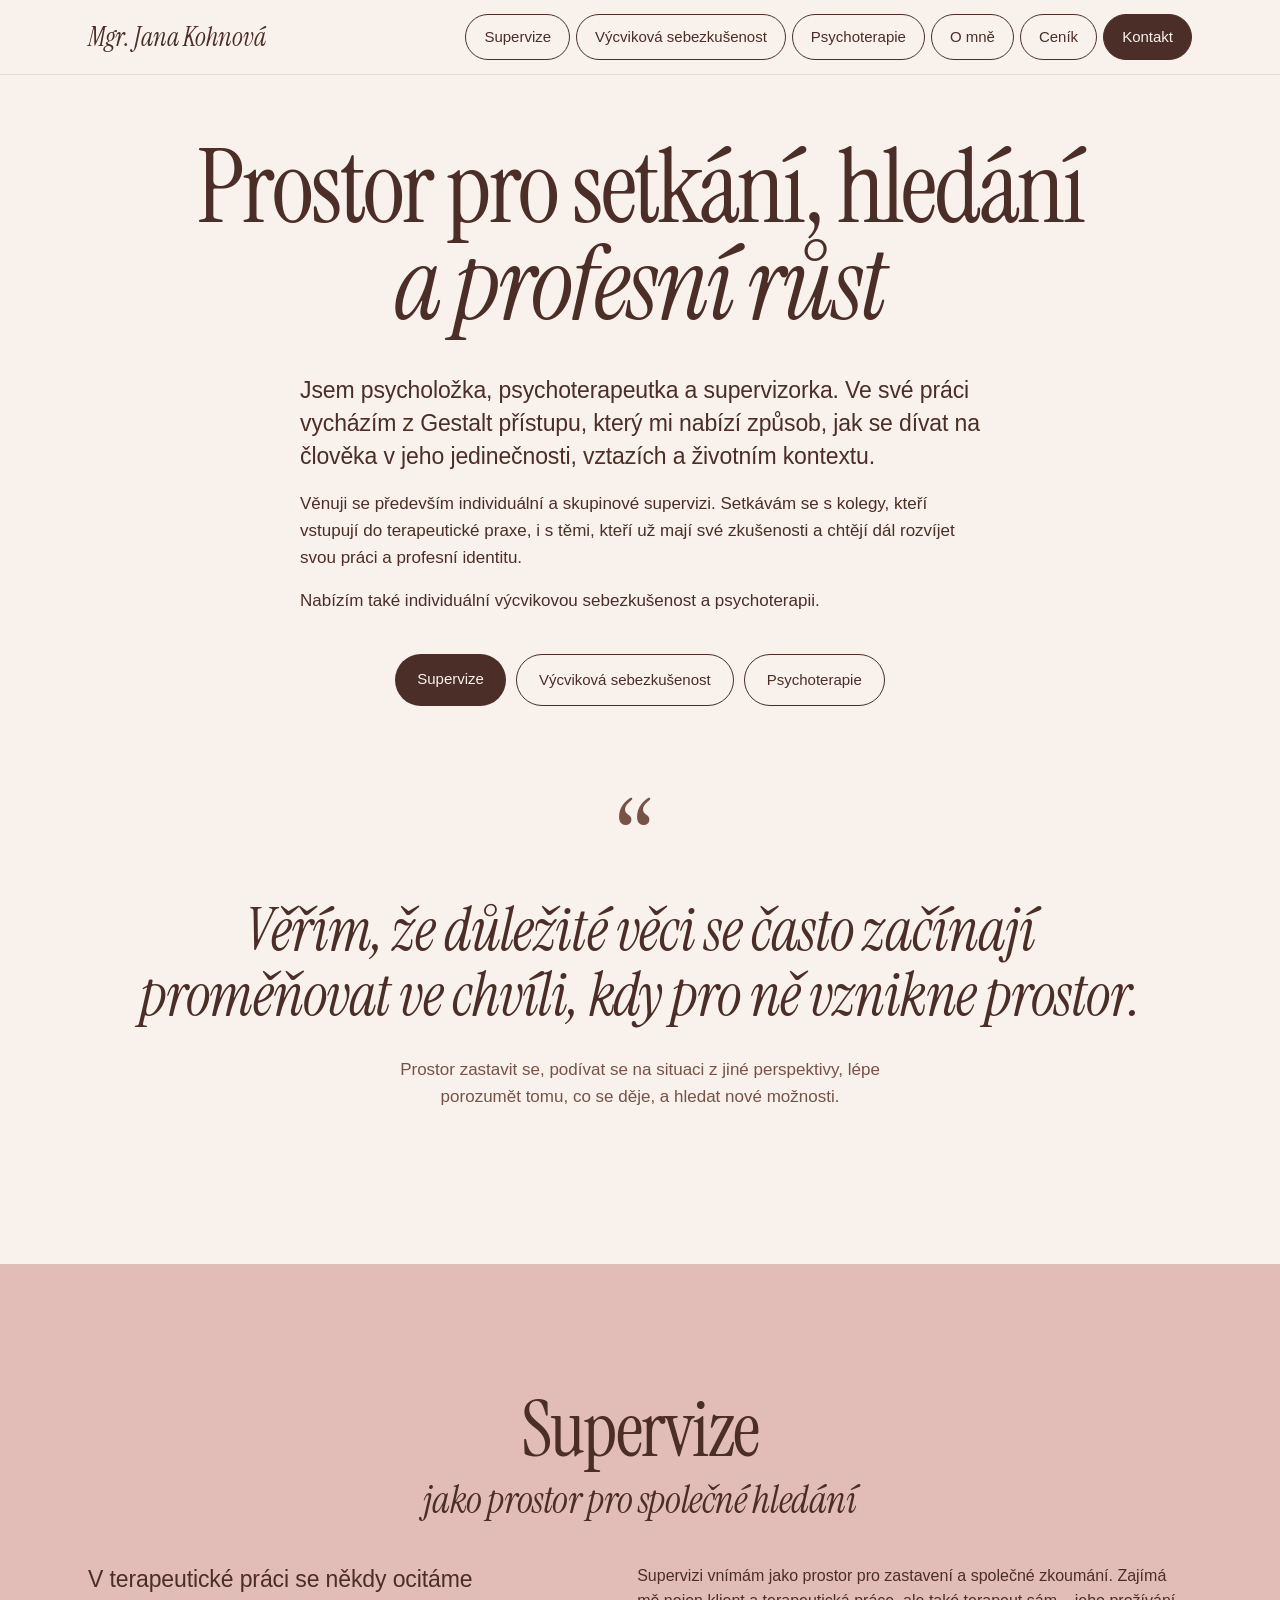
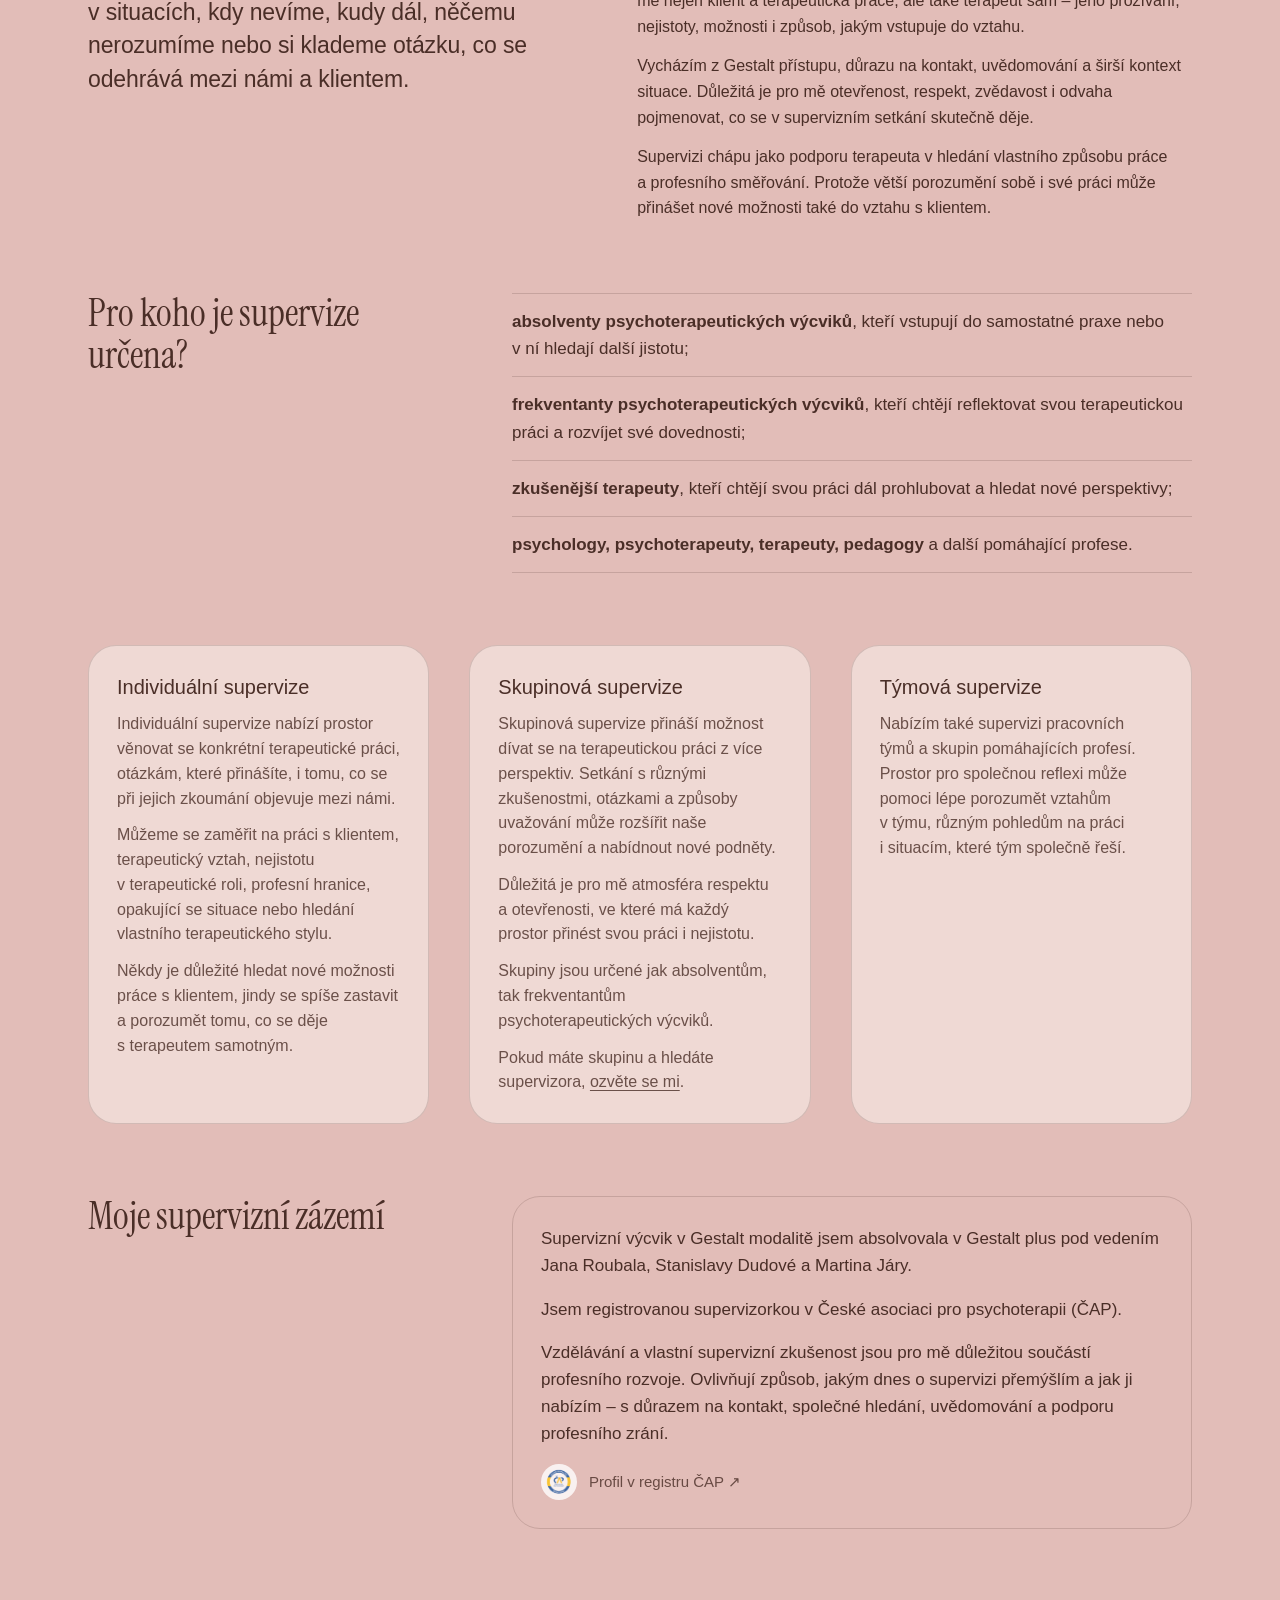
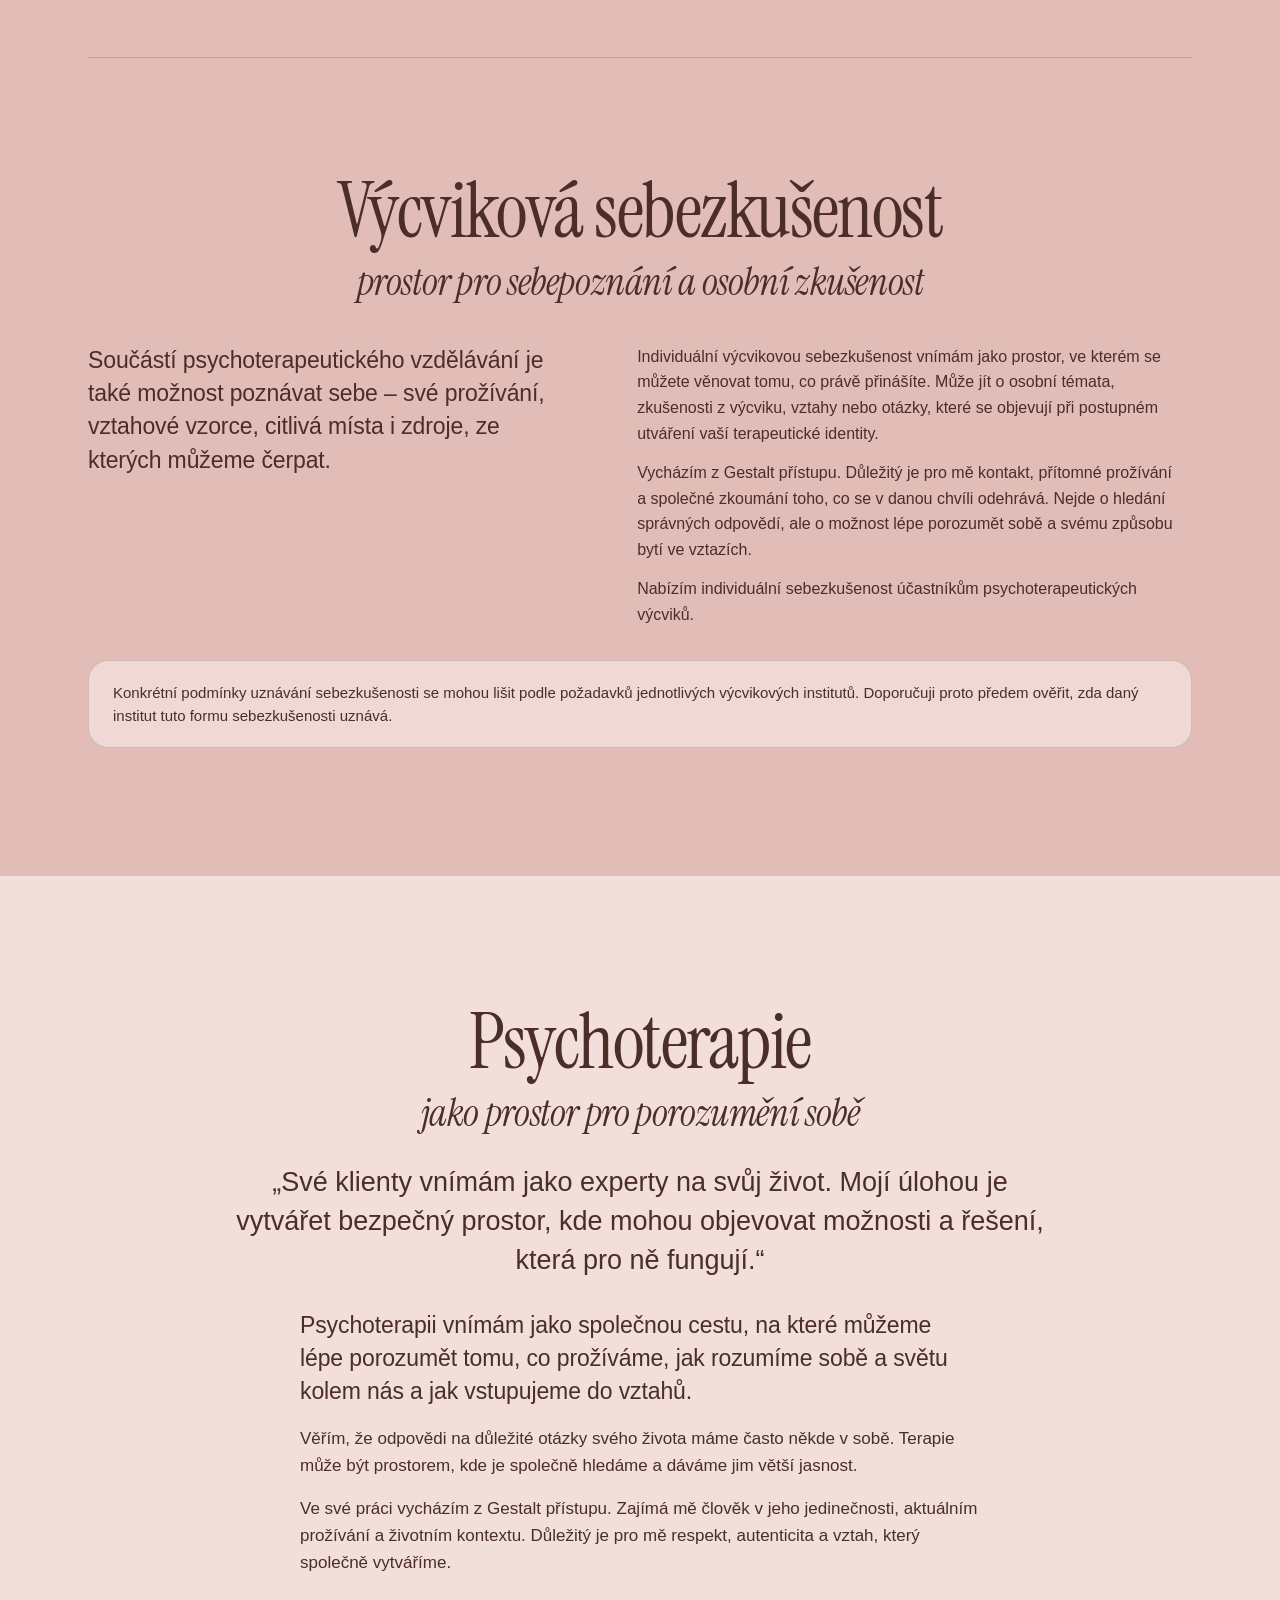
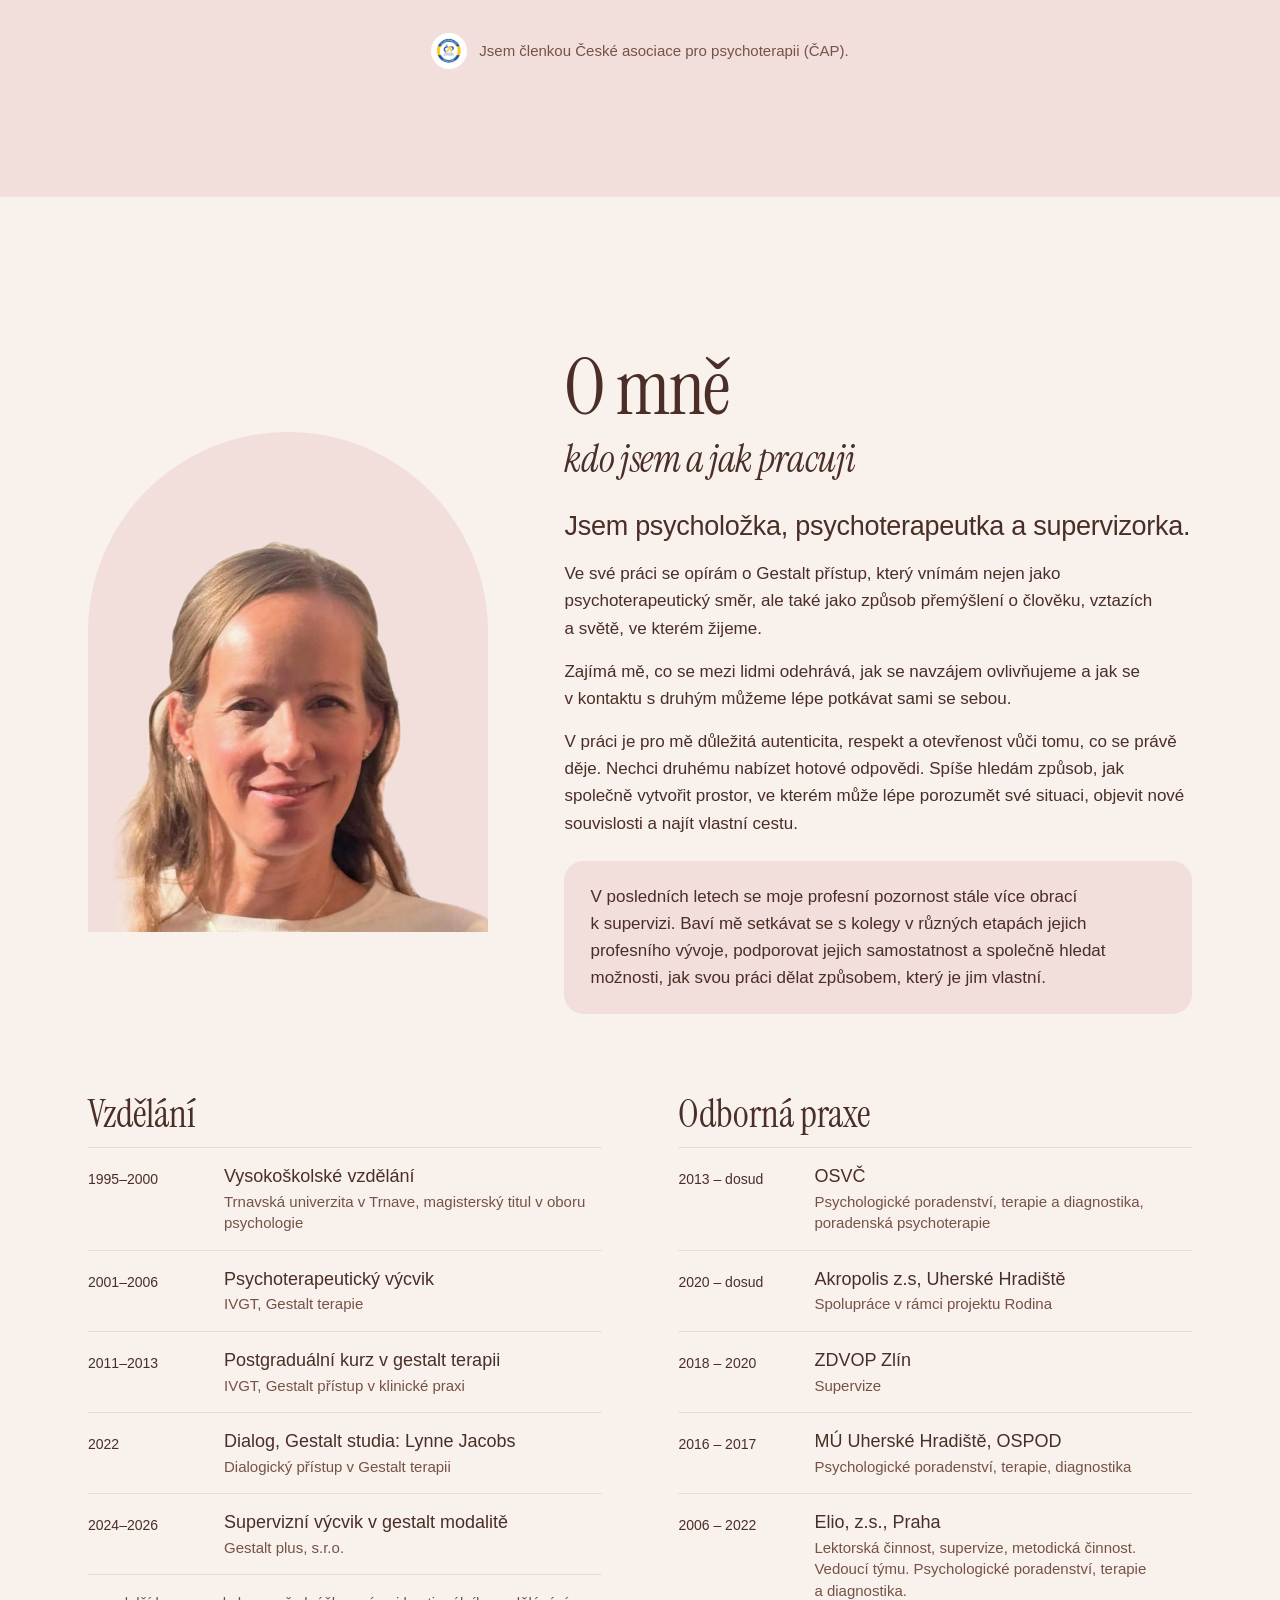
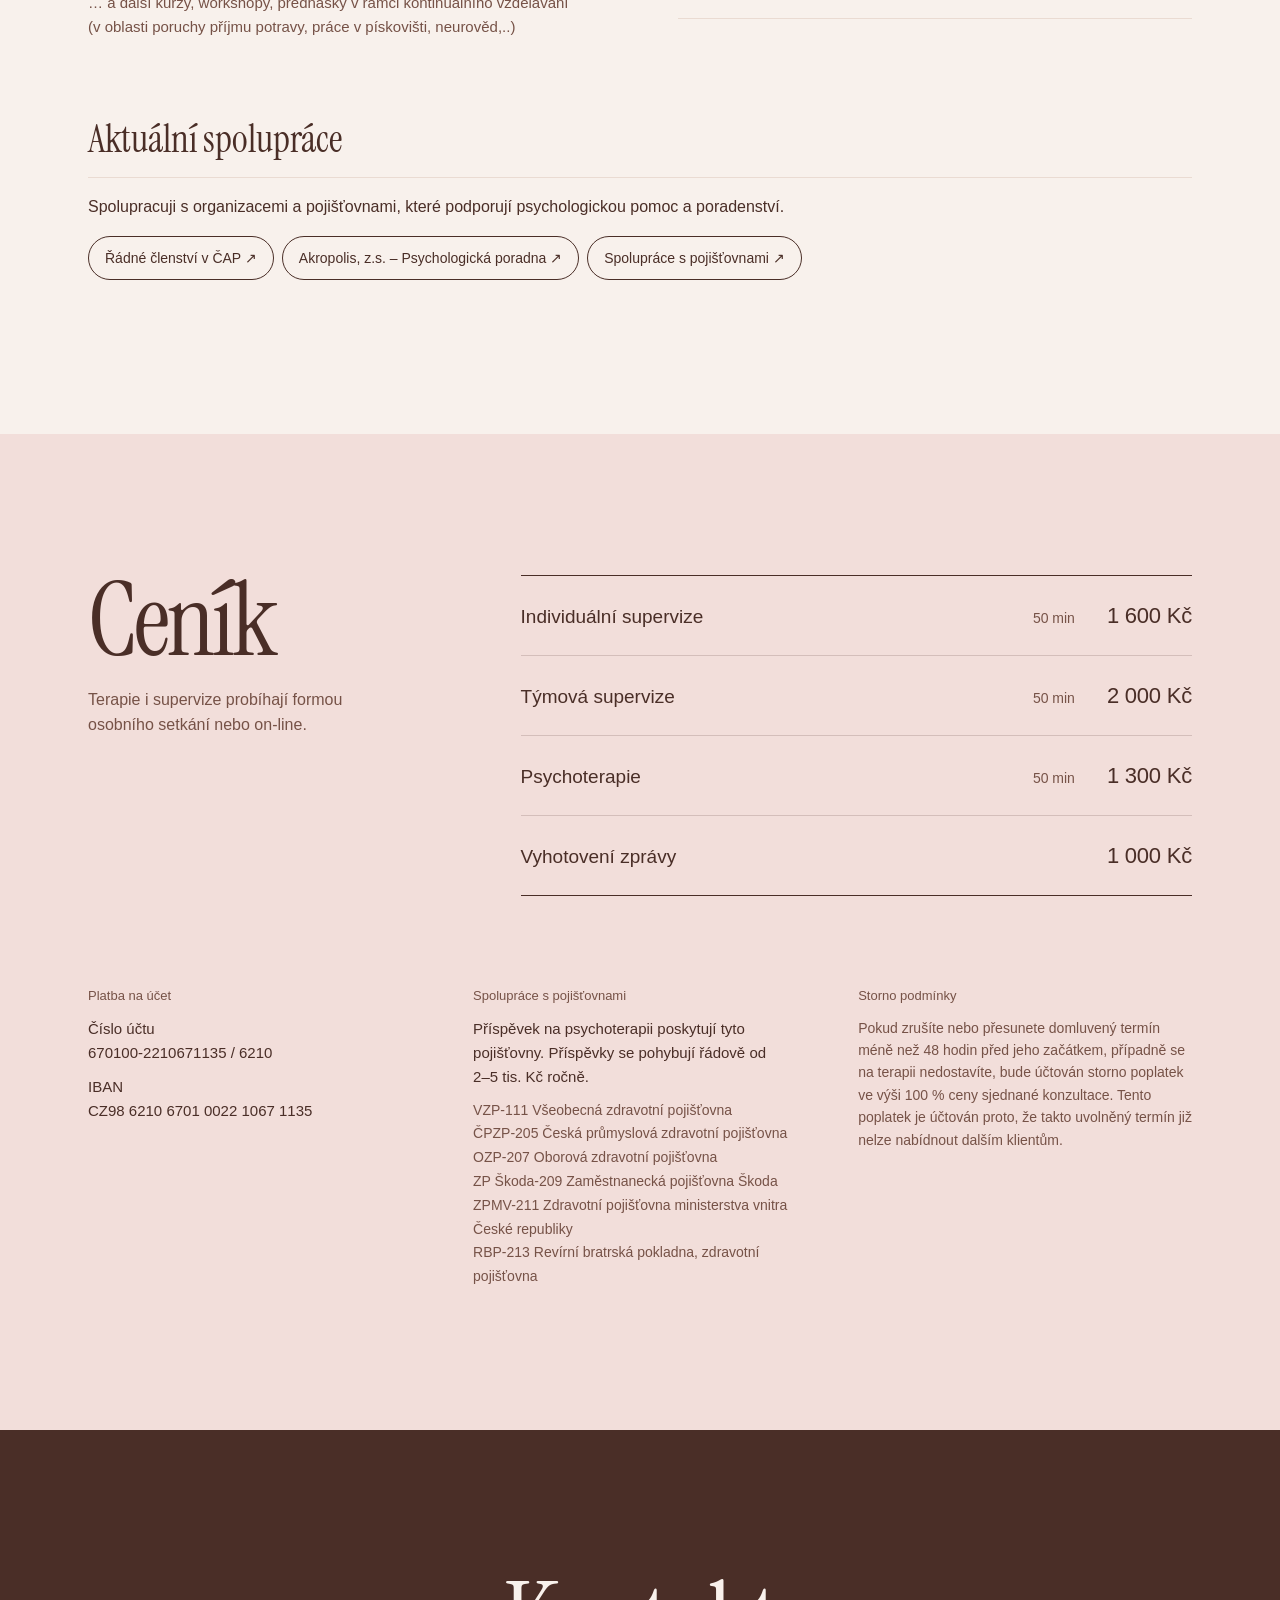
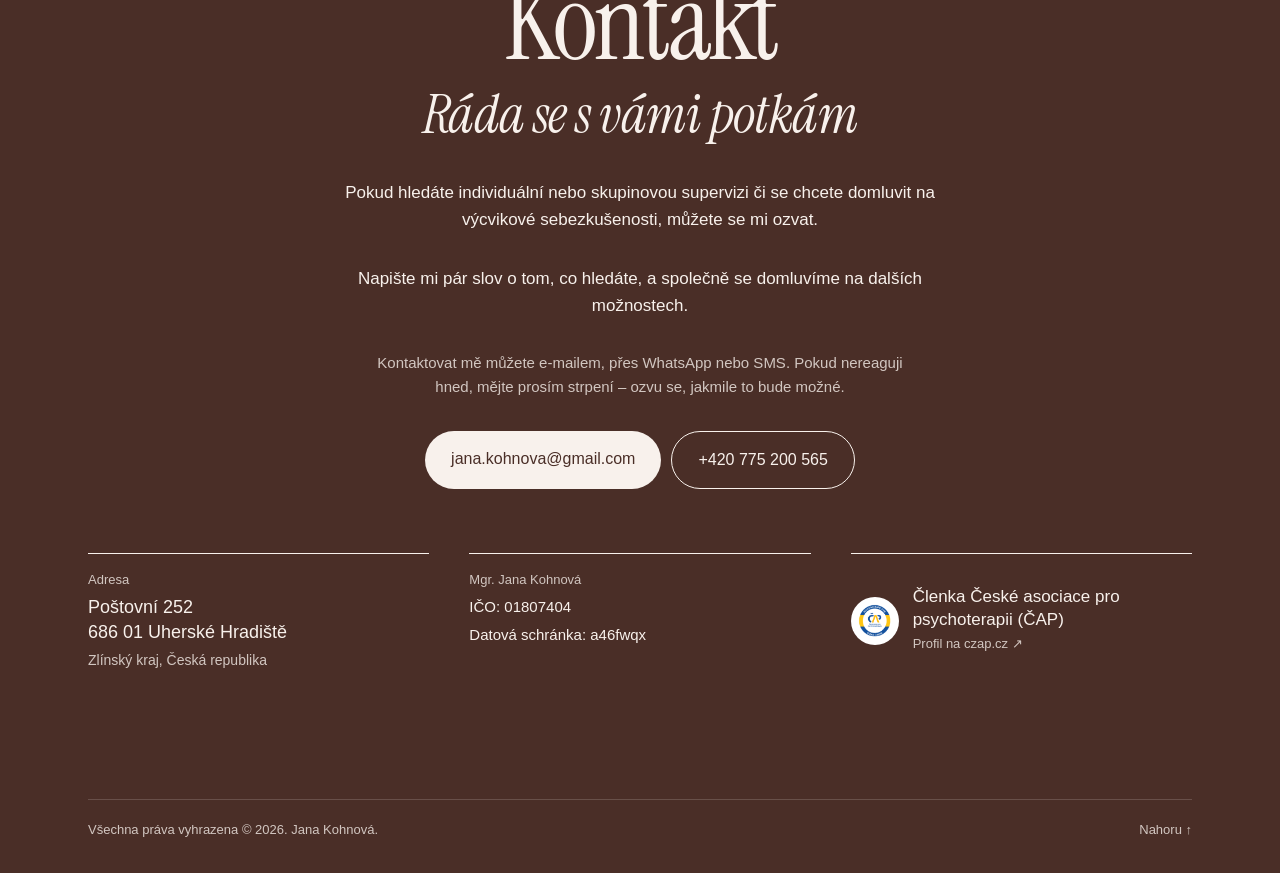
==== index.html @ b95341c2 "Price list in its own light pink band Co-Authored-By: Claude Opus 5.5 <noreply@anthropic.com> Claude" ====
<!DOCTYPE html>
<html lang="cs">
<head>
<meta charset="utf-8">
<meta name="viewport" content="width=device-width, initial-scale=1">
<title>Mgr. Jana Kohnová – supervize, výcviková sebezkušenost, psychoterapie</title>
<meta name="description" content="Mgr. Jana Kohnová, supervizorka a psychoterapeutka (Gestalt). Individuální, skupinová a týmová supervize, výcviková sebezkušenost pro účastníky psychoterapeutických výcviků a psychoterapie. Registrovaná supervizorka ČAP.">
<link rel="canonical" href="https://janakohnova.cz/">
<link rel="icon" type="image/svg+xml" href="favicon.svg">
<link rel="icon" type="image/png" sizes="32x32" href="favicon-32.png">
<link rel="apple-touch-icon" href="apple-touch-icon.png">
<meta name="theme-color" content="#F8F1EC">
<meta property="og:type" content="website">
<meta property="og:url" content="https://janakohnova.cz/">
<meta property="og:title" content="Mgr. Jana Kohnová – supervize, výcviková sebezkušenost, psychoterapie">
<meta property="og:description" content="Prostor pro setkání, hledání a profesní růst. Individuální, skupinová a týmová supervize, výcviková sebezkušenost a psychoterapie v Gestalt přístupu.">
<meta property="og:image" content="https://janakohnova.cz/jana.jpg">
<meta property="og:locale" content="cs_CZ">
<script type="application/ld+json">{"@context":"https://schema.org","@type":"Person","name":"Mgr. Jana Kohnová","jobTitle":"Supervizorka a psychoterapeutka","url":"https://janakohnova.cz/","image":"https://janakohnova.cz/jana.jpg","email":"mailto:jana.kohnova@gmail.com","telephone":"+420775200565","address":{"@type":"PostalAddress","streetAddress":"Poštovní 252","postalCode":"686 01","addressLocality":"Uherské Hradiště","addressCountry":"CZ"},"memberOf":{"@type":"Organization","name":"Česká asociace pro psychoterapii (ČAP)","url":"https://czap.cz/"}}</script>
<link rel="preload" href="fonts/instrument-serif-latin-400-normal.woff2" as="font" type="font/woff2" crossorigin>
<style>
@font-face{font-family:'Instrument Serif';font-style:normal;font-weight:400;font-display:swap;src:url(fonts/instrument-serif-latin-ext-400-normal.woff2) format('woff2');unicode-range:U+0100-02BA,U+02BD-02C5,U+02C7-02CC,U+02CE-02D7,U+02DD-02FF,U+0304,U+0308,U+0329,U+1D00-1DBF,U+1E00-1E9F,U+1EF2-1EFF,U+2020,U+20A0-20AB,U+20AD-20C0,U+2113,U+2C60-2C7F,U+A720-A7FF}
@font-face{font-family:'Instrument Serif';font-style:normal;font-weight:400;font-display:swap;src:url(fonts/instrument-serif-latin-400-normal.woff2) format('woff2');unicode-range:U+0000-00FF,U+0131,U+0152-0153,U+02BB-02BC,U+02C6,U+02DA,U+02DC,U+0304,U+0308,U+0329,U+2000-206F,U+20AC,U+2122,U+2191,U+2193,U+2212,U+2215,U+FEFF,U+FFFD}
@font-face{font-family:'Instrument Serif';font-style:italic;font-weight:400;font-display:swap;src:url(fonts/instrument-serif-latin-ext-400-italic.woff2) format('woff2');unicode-range:U+0100-02BA,U+02BD-02C5,U+02C7-02CC,U+02CE-02D7,U+02DD-02FF,U+0304,U+0308,U+0329,U+1D00-1DBF,U+1E00-1E9F,U+1EF2-1EFF,U+2020,U+20A0-20AB,U+20AD-20C0,U+2113,U+2C60-2C7F,U+A720-A7FF}
@font-face{font-family:'Instrument Serif';font-style:italic;font-weight:400;font-display:swap;src:url(fonts/instrument-serif-latin-400-italic.woff2) format('woff2');unicode-range:U+0000-00FF,U+0131,U+0152-0153,U+02BB-02BC,U+02C6,U+02DA,U+02DC,U+0304,U+0308,U+0329,U+2000-206F,U+20AC,U+2122,U+2191,U+2193,U+2212,U+2215,U+FEFF,U+FFFD}
:root{--bg:#F8F1EC;--ink:#4A2E27;--muted:#765247;--line:#EADBD2;--surface:#F2DEDA;--band:#E2BDB8;--bandInk:#4A2E27;--bandLine:rgba(74,46,39,.18);--bandCard:rgba(255,250,247,.45)}
*{box-sizing:border-box;min-width:0}
html{scroll-behavior:smooth;scroll-padding-top:84px}
body{margin:0;background:var(--bg);color:var(--ink);overflow-x:clip}
a{color:inherit;text-decoration:none}a:hover{opacity:.65}
a:focus-visible{outline:2px solid currentColor;outline-offset:3px}
img{max-width:100%}
@media (prefers-reduced-motion: reduce){html{scroll-behavior:auto}}
</style>
</head>
<body>
<div style="width: 100%; min-height: 100vh; background: var(--bg); color: var(--ink); font-family: 'Helvetica Neue', Helvetica, Arial, sans-serif; font-size: 17px; line-height: 1.6">
    <header style="position: sticky; top: 0; z-index: 50; background: color-mix(in srgb, var(--bg) 86%, transparent); -webkit-backdrop-filter: blur(14px); backdrop-filter: blur(14px); border-bottom: 1px solid var(--line)">
    <nav style="max-width: 1200px; margin: 0 auto; padding: 14px clamp(20px, 4vw, 48px); display: flex; flex-wrap: wrap; justify-content: space-between; align-items: center; gap: 10px 16px">
      <a href="#" style="font-family: 'Instrument Serif', serif; font-style: italic; font-size: 26px; line-height: 1">Mgr. Jana Kohnová</a>
      <div style="display: flex; flex-wrap: nowrap; gap: 6px; font-size: 15px; overflow-x: auto; scrollbar-width: none; max-width: 100%; white-space: nowrap">
        <a href="#supervize" style="flex: none; padding: 10px 18px; border-radius: 999px; border: 1px solid var(--ink)">Supervize</a>
        <a href="#sebezkusenost" style="flex: none; padding: 10px 18px; border-radius: 999px; border: 1px solid var(--ink)">Výcviková sebezkušenost</a>
        <a href="#terapie" style="flex: none; padding: 10px 18px; border-radius: 999px; border: 1px solid var(--ink)">Psychoterapie</a>
        <a href="#omne" style="flex: none; padding: 10px 18px; border-radius: 999px; border: 1px solid var(--ink)">O mně</a>
        <a href="#cenik" style="flex: none; padding: 10px 18px; border-radius: 999px; border: 1px solid var(--ink)">Ceník</a>
        <a href="#kontakt" style="flex: none; padding: 10px 18px; border-radius: 999px; background: var(--ink); color: var(--bg); border: 1px solid var(--ink)">Kontakt</a>
      </div>
    </nav>
  </header>

<div style="max-width: 1200px; margin: 0 auto; padding: 0 clamp(20px, 4vw, 48px)">


    <header style="padding: clamp(40px, 5vw, 72px) 0 clamp(72px, 9vw, 120px); display: flex; flex-direction: column; align-items: center; gap: 40px">
    <div style="text-align: center; display: flex; flex-direction: column; align-items: center; gap: 28px">
      <h1 style="margin: 0; max-width: 1000px; font-family: 'Instrument Serif', serif; font-weight: 400; font-size: clamp(48px, 8vw, 108px); line-height: 0.95; letter-spacing: -0.025em">Prostor pro setkání, hledání <em>a&nbsp;profesní růst</em></h1>
    </div>
    <div style="max-width: 680px; display: flex; flex-direction: column; gap: 16px">
        <p style="margin: 0; font-size: clamp(19px, 1.9vw, 23px); line-height: 1.45; letter-spacing: -0.005em">Jsem psycholožka, psychoterapeutka a&nbsp;supervizorka. Ve své práci vycházím z&nbsp;Gestalt přístupu, který mi nabízí způsob, jak se dívat na člověka v&nbsp;jeho jedinečnosti, vztazích a&nbsp;životním kontextu.</p>
        <p style="margin: 0">Věnuji se především individuální a&nbsp;skupinové supervizi. Setkávám se s&nbsp;kolegy, kteří vstupují do terapeutické praxe, i&nbsp;s&nbsp;těmi, kteří už mají své zkušenosti a&nbsp;chtějí dál rozvíjet svou práci a&nbsp;profesní identitu.</p>
        <p style="margin: 0; font-weight: 500">Nabízím také individuální výcvikovou sebezkušenost a&nbsp;psychoterapii.</p>
    </div>
    <div style="display: flex; flex-wrap: wrap; justify-content: center; gap: 10px; font-size: 15px">
      <a href="#supervize" style="padding: 13px 22px; border-radius: 999px; background: var(--ink); color: var(--bg)">Supervize</a>
      <a href="#sebezkusenost" style="padding: 13px 22px; border-radius: 999px; border: 1px solid var(--ink)">Výcviková sebezkušenost</a>
      <a href="#terapie" style="padding: 13px 22px; border-radius: 999px; border: 1px solid var(--ink)">Psychoterapie</a>
    </div>
  </header>
</div>

    <section aria-label="Citát" style="background: transparent">
    <div style="max-width: 1100px; margin: 0 auto; padding: 0 clamp(20px, 4vw, 48px) clamp(104px, 12vw, 168px); display: flex; flex-direction: column; align-items: center; gap: 28px; text-align: center">
      <span aria-hidden="true" style="font-family: 'Instrument Serif', serif; font-size: 120px; line-height: 0.5; height: 48px; color: var(--muted)">“</span>
      <blockquote style="margin: 0; font-family: 'Instrument Serif', serif; font-style: italic; font-weight: 400; font-size: clamp(34px, 4.6vw, 64px); line-height: 1.12; letter-spacing: -0.015em; text-wrap: balance">Věřím, že důležité věci se často začínají proměňovat ve chvíli, kdy pro ně vznikne prostor.</blockquote>
      <p style="margin: 0; max-width: 560px; font-size: 17px; line-height: 1.55; color: var(--muted)">Prostor zastavit se, podívat se na situaci z&#160;jiné perspektivy, lépe porozumět tomu, co se děje, a&#160;hledat nové možnosti.</p>
    </div>
  </section>

    <section id="supervize" style="background: var(--band); color: var(--bandInk)">
    <div style="max-width: 1200px; margin: 0 auto; padding: clamp(88px, 10vw, 144px) clamp(20px, 4vw, 48px); display: flex; flex-direction: column; gap: 72px">
      <div style="display: flex; flex-direction: column; align-items: center; gap: 40px">
        <h2 style="margin: 0; font-family: 'Instrument Serif', serif; font-weight: 400; font-size: clamp(44px, 6vw, 80px); line-height: 1; letter-spacing: -0.02em; text-align: center">Supervize<em style="display: block; margin-top: 10px; font-size: 0.5em; line-height: 1.15; letter-spacing: -0.01em">jako prostor pro společné hledání</em></h2>
        <div style="width: 100%; display: flex; flex-wrap: wrap; gap: 24px clamp(40px, 6vw, 96px); align-items: flex-start">
          <div style="flex: 1 1 360px"><p style="margin: 0; font-size: clamp(19px, 1.9vw, 23px); line-height: 1.45; letter-spacing: -0.005em">V&nbsp;terapeutické práci se někdy ocitáme v&nbsp;situacích, kdy nevíme, kudy dál, něčemu nerozumíme nebo si klademe otázku, co se odehrává mezi námi a&nbsp;klientem.</p></div>
          <div style="flex: 1.2 1 420px; display: flex; flex-direction: column; gap: 14px">
            <p style="margin: 0; font-size: 16px; line-height: 1.6">Supervizi vnímám jako prostor pro zastavení a&nbsp;společné zkoumání. Zajímá mě nejen klient a&nbsp;terapeutická práce, ale také terapeut sám – jeho prožívání, nejistoty, možnosti i&nbsp;způsob, jakým vstupuje do vztahu.</p>
            <p style="margin: 0; font-size: 16px; line-height: 1.6">Vycházím z&nbsp;Gestalt přístupu, důrazu na kontakt, uvědomování a&nbsp;širší kontext situace. Důležitá je pro mě otevřenost, respekt, zvědavost i&nbsp;odvaha pojmenovat, co se v&nbsp;supervizním setkání skutečně děje.</p>
            <p style="margin: 0; font-size: 16px; line-height: 1.6">Supervizi chápu jako podporu terapeuta v&nbsp;hledání vlastního způsobu práce a&nbsp;profesního směřování. Protože větší porozumění sobě i&nbsp;své práci může přinášet nové možnosti také do vztahu s&nbsp;klientem.</p>
          </div>
        </div>
      </div>
      <div style="display: flex; flex-wrap: wrap; gap: 24px 64px">
        <div style="flex: 1 1 280px; display: flex; flex-direction: column; gap: 8px">
          <h3 style="margin: 0; font-family: 'Instrument Serif', serif; font-weight: 400; font-size: clamp(30px, 3vw, 38px); line-height: 1.1">Pro koho je supervize určena?</h3>
          
        </div>
        <ul style="flex: 2 1 520px; margin: 0; padding: 0; list-style: none">
          <li style="padding: 14px 0; border-top: 1px solid var(--bandLine);"><strong style="font-weight: 600">absolventy psychoterapeutických výcviků</strong>, kteří vstupují do samostatné praxe nebo v&nbsp;ní hledají další jistotu;</li>
          <li style="padding: 14px 0; border-top: 1px solid var(--bandLine);"><strong style="font-weight: 600">frekventanty psychoterapeutických výcviků</strong>, kteří chtějí reflektovat svou terapeutickou práci a&nbsp;rozvíjet své dovednosti;</li>
          <li style="padding: 14px 0; border-top: 1px solid var(--bandLine);"><strong style="font-weight: 600">zkušenější terapeuty</strong>, kteří chtějí svou práci dál prohlubovat a&nbsp;hledat nové perspektivy;</li>
          <li style="padding: 14px 0; border-top: 1px solid var(--bandLine); border-bottom: 1px solid var(--bandLine);"><strong style="font-weight: 600">psychology, psychoterapeuty, terapeuty, pedagogy</strong> a&nbsp;další pomáhající profese.</li>
        </ul>
      </div>
      <div style="display: grid; grid-template-columns: repeat(auto-fit, minmax(280px, 1fr)); gap: 40px">
          <div style="padding: 28px; background: var(--bandCard); border: 1px solid var(--bandLine); border-radius: 28px; display: flex; flex-direction: column; gap: 12px">
            <h4 style="margin: 0; font-size: 20px; font-weight: 500; line-height: 1.3">Individuální supervize</h4>
            <p style="margin: 0; font-size: 16px; line-height: 1.55; opacity: 0.8">Individuální supervize nabízí prostor věnovat se konkrétní terapeutické práci, otázkám, které přinášíte, i&nbsp;tomu, co se při jejich zkoumání objevuje mezi námi.</p>
            <p style="margin: 0; font-size: 16px; line-height: 1.55; opacity: 0.8">Můžeme se zaměřit na práci s&nbsp;klientem, terapeutický vztah, nejistotu v&nbsp;terapeutické roli, profesní hranice, opakující se situace nebo hledání vlastního terapeutického stylu.</p>
            <p style="margin: 0; font-size: 16px; line-height: 1.55; opacity: 0.8">Někdy je důležité hledat nové možnosti práce s&nbsp;klientem, jindy se spíše zastavit a&nbsp;porozumět tomu, co se děje s&nbsp;terapeutem samotným.</p>
          </div>
          <div style="padding: 28px; background: var(--bandCard); border: 1px solid var(--bandLine); border-radius: 28px; display: flex; flex-direction: column; gap: 12px">
            <h4 style="margin: 0; font-size: 20px; font-weight: 500; line-height: 1.3">Skupinová supervize</h4>
            <p style="margin: 0; font-size: 16px; line-height: 1.55; opacity: 0.8">Skupinová supervize přináší možnost dívat se na terapeutickou práci z&nbsp;více perspektiv. Setkání s&nbsp;různými zkušenostmi, otázkami a&nbsp;způsoby uvažování může rozšířit naše porozumění a&nbsp;nabídnout nové podněty.</p>
            <p style="margin: 0; font-size: 16px; line-height: 1.55; opacity: 0.8">Důležitá je pro mě atmosféra respektu a&nbsp;otevřenosti, ve které má každý prostor přinést svou práci i&nbsp;nejistotu.</p>
            <p style="margin: 0; font-size: 16px; line-height: 1.55; opacity: 0.8">Skupiny jsou určené jak absolventům, tak frekventantům psychoterapeutických výcviků.</p>
            <p style="margin: 0; font-size: 16px; line-height: 1.55; opacity: 0.8">Pokud máte skupinu a&nbsp;hledáte supervizora, <a href="#kontakt" style="text-decoration: underline; text-underline-offset: 3px">ozvěte se mi</a>.</p>
          </div>
          <div style="padding: 28px; background: var(--bandCard); border: 1px solid var(--bandLine); border-radius: 28px; display: flex; flex-direction: column; gap: 12px">
            <h4 style="margin: 0; font-size: 20px; font-weight: 500; line-height: 1.3">Týmová supervize</h4>
            <p style="margin: 0; font-size: 16px; line-height: 1.55; opacity: 0.8">Nabízím také supervizi pracovních týmů a&nbsp;skupin pomáhajících profesí. Prostor pro společnou reflexi může pomoci lépe porozumět vztahům v&nbsp;týmu, různým pohledům na práci i&nbsp;situacím, které tým společně řeší.</p>
          </div>
      </div>
      <div style="display: flex; flex-wrap: wrap; gap: 24px 64px; align-items: flex-start">
        <h3 style="flex: 1 1 280px; margin: 0; font-family: 'Instrument Serif', serif; font-weight: 400; font-size: clamp(30px, 3vw, 38px); line-height: 1.1">Moje supervizní zázemí</h3>
        <div style="flex: 2 1 520px; display: flex; flex-direction: column; gap: 16px; padding: 28px; border: 1px solid var(--bandLine); border-radius: 28px">
        <p style="margin: 0">Supervizní výcvik v&nbsp;Gestalt modalitě jsem absolvovala v&nbsp;Gestalt plus pod vedením Jana Roubala, Stanislavy Dudové a&nbsp;Martina Járy.</p>
        <p style="margin: 0">Jsem registrovanou supervizorkou v&nbsp;České asociaci pro psychoterapii (ČAP).</p>
        <p style="margin: 0">Vzdělávání a&nbsp;vlastní supervizní zkušenost jsou pro mě důležitou součástí profesního rozvoje. Ovlivňují způsob, jakým dnes o&nbsp;supervizi přemýšlím a&nbsp;jak ji nabízím – s&nbsp;důrazem na kontakt, společné hledání, uvědomování a&nbsp;podporu profesního zrání.</p>
          <a href="https://czap.cz/Sys/PublicProfile/61043430" style="display: flex; align-items: center; gap: 12px; font-size: 15px; opacity: 0.8">
            <img src="cap.png" alt="Logo ČAP" style="width: 36px; height: 36px; border-radius: 999px; background: #FFFFFF; object-fit: contain">
            Profil v&nbsp;registru ČAP ↗
          </a>
        </div>
      </div>
    </div>
  </section>

    <div style="background: var(--band); color: var(--bandInk)">
  <div style="max-width: 1200px; margin: 0 auto; padding: 0 clamp(20px, 4vw, 48px)">
  <section id="sebezkusenost" style="padding: clamp(80px, 9vw, 128px) 0 clamp(88px, 10vw, 144px); border-top: 1px solid var(--bandLine); display: flex; flex-direction: column; align-items: center; gap: 40px">
    <h2 style="margin: 0; font-family: 'Instrument Serif', serif; font-weight: 400; font-size: clamp(44px, 6vw, 80px); line-height: 1; letter-spacing: -0.02em; text-align: center">Výcviková sebezkušenost<em style="display: block; margin-top: 10px; font-size: 0.5em; line-height: 1.15; letter-spacing: -0.01em">prostor pro sebepoznání a&nbsp;osobní zkušenost</em></h2>
    <div style="width: 100%; display: flex; flex-wrap: wrap; gap: 24px clamp(40px, 6vw, 96px); align-items: flex-start">
          <div style="flex: 1 1 360px"><p style="margin: 0; font-size: clamp(19px, 1.9vw, 23px); line-height: 1.45; letter-spacing: -0.005em">Součástí psychoterapeutického vzdělávání je také možnost poznávat sebe – své prožívání, vztahové vzorce, citlivá místa i&nbsp;zdroje, ze kterých můžeme čerpat.</p></div>
          <div style="flex: 1.2 1 420px; display: flex; flex-direction: column; gap: 14px">
          <p style="margin: 0; font-size: 16px; line-height: 1.6">Individuální výcvikovou sebezkušenost vnímám jako prostor, ve kterém se můžete věnovat tomu, co právě přinášíte. Může jít o&nbsp;osobní témata, zkušenosti z&nbsp;výcviku, vztahy nebo otázky, které se objevují při postupném utváření vaší terapeutické identity.</p>
          <p style="margin: 0; font-size: 16px; line-height: 1.6">Vycházím z&nbsp;Gestalt přístupu. Důležitý je pro mě kontakt, přítomné prožívání a&nbsp;společné zkoumání toho, co se v&nbsp;danou chvíli odehrává. Nejde o&nbsp;hledání správných odpovědí, ale o&nbsp;možnost lépe porozumět sobě a&nbsp;svému způsobu bytí ve vztazích.</p>
          <p style="margin: 0; font-size: 16px; line-height: 1.6; font-weight: 500">Nabízím individuální sebezkušenost účastníkům psychoterapeutických výcviků.</p>
          </div>
      <p style="flex: 1 1 100%; margin: 8px 0 0; padding: 20px 24px; background: var(--bandCard); border: 1px solid var(--bandLine); border-radius: 20px; font-size: 15px; line-height: 1.55">Konkrétní podmínky uznávání sebezkušenosti se mohou lišit podle požadavků jednotlivých výcvikových institutů. Doporučuji proto předem ověřit, zda daný institut tuto formu sebezkušenosti uznává.</p>
        </div>
  </section>
  </div>
  </div>


    <div style="background: var(--surface)">
  <div style="max-width: 1200px; margin: 0 auto; padding: 0 clamp(20px, 4vw, 48px)">
    <section id="terapie" style="display: flex; flex-direction: column; gap: 56px; padding: clamp(88px, 10vw, 144px) 0">
    <div style="display: flex; flex-direction: column; align-items: center; text-align: center; gap: 28px">
      <h2 style="margin: 0; font-family: 'Instrument Serif', serif; font-weight: 400; font-size: clamp(44px, 6vw, 80px); line-height: 1; letter-spacing: -0.02em">Psychoterapie<em style="display: block; margin-top: 10px; font-size: 0.5em; line-height: 1.15; letter-spacing: -0.01em">jako prostor pro porozumění sobě</em></h2>
      <blockquote style="margin: 0; max-width: 820px; font-family: 'Helvetica Neue', Helvetica, Arial, sans-serif; font-size: clamp(21px, 2.4vw, 27px); line-height: 1.45">„Své klienty vnímám jako experty na svůj život. Mojí úlohou je vytvářet bezpečný prostor, kde mohou objevovat možnosti a&nbsp;řešení, která pro ně fungují.“</blockquote>
      <div style="max-width: 680px; display: flex; flex-direction: column; gap: 16px; text-align: left">
        <p style="margin: 0; font-size: clamp(19px, 1.9vw, 23px); line-height: 1.45; letter-spacing: -0.005em">Psychoterapii vnímám jako společnou cestu, na které můžeme lépe porozumět tomu, co prožíváme, jak rozumíme sobě a&nbsp;světu kolem nás a&nbsp;jak vstupujeme do vztahů.</p>
        <p style="margin: 0">Věřím, že odpovědi na důležité otázky svého života máme často někde v&nbsp;sobě. Terapie může být prostorem, kde je společně hledáme a&nbsp;dáváme jim větší jasnost.</p>
        <p style="margin: 0">Ve své práci vycházím z&nbsp;Gestalt přístupu. Zajímá mě člověk v&nbsp;jeho jedinečnosti, aktuálním prožívání a&nbsp;životním kontextu. Důležitý je pro mě respekt, autenticita a&nbsp;vztah, který společně vytváříme.</p>
      </div>
    </div>
    <a href="https://czap.cz/Sys/PublicProfile/61043430" style="align-self: center; display: flex; align-items: center; gap: 12px; font-size: 15px; color: var(--muted)">
      <img src="cap.png" alt="Logo ČAP" style="width: 36px; height: 36px; border-radius: 999px; background: #FFFFFF; object-fit: contain">
      Jsem členkou České asociace pro psychoterapii (ČAP).
    </a>
  </section>
  </div>
  </div>

<div style="max-width: 1200px; margin: 0 auto; padding: 0 clamp(20px, 4vw, 48px)">

    <section id="omne" style="padding: clamp(104px, 12vw, 168px) 0; display: flex; flex-direction: column; gap: 80px">
    <div style="display: flex; flex-wrap: wrap; gap: 48px clamp(40px, 6vw, 96px); align-items: center">
      <img src="jana.jpg" alt="Mgr. Jana Kohnová" style="flex: 1 1 280px; max-width: 400px; width: 100%; aspect-ratio: 4 / 5; object-fit: cover; border-radius: 200px 200px 0 0">
      <div style="flex: 1.4 1 460px; display: flex; flex-direction: column; gap: 28px">
        <h2 style="margin: 0; font-family: 'Instrument Serif', serif; font-weight: 400; font-size: clamp(44px, 6vw, 80px); line-height: 1; letter-spacing: -0.02em">O&nbsp;mně<em style="display: block; margin-top: 10px; font-size: 0.5em; line-height: 1.15; letter-spacing: -0.01em">kdo jsem a&nbsp;jak pracuji</em></h2>
        <div style="display: flex; flex-direction: column; gap: 16px">
          <p style="margin: 0; font-size: clamp(22px, 2.2vw, 27px); line-height: 1.3; font-weight: 500; letter-spacing: -0.01em">Jsem psycholožka, psychoterapeutka a&nbsp;supervizorka.</p>
          <p style="margin: 0">Ve své práci se opírám o&nbsp;Gestalt přístup, který vnímám nejen jako psychoterapeutický směr, ale také jako způsob přemýšlení o&nbsp;člověku, vztazích a&nbsp;světě, ve kterém žijeme.</p>
          <p style="margin: 0">Zajímá mě, co se mezi lidmi odehrává, jak se navzájem ovlivňujeme a&nbsp;jak se v&nbsp;kontaktu s&nbsp;druhým můžeme lépe potkávat sami se sebou.</p>
          <p style="margin: 0">V&nbsp;práci je pro mě důležitá autenticita, respekt a&nbsp;otevřenost vůči tomu, co se právě děje. Nechci druhému nabízet hotové odpovědi. Spíše hledám způsob, jak společně vytvořit prostor, ve kterém může lépe porozumět své situaci, objevit nové souvislosti a&nbsp;najít vlastní cestu.</p>
          <p style="margin: 8px 0 0; padding: 22px 26px; background: var(--surface); border-radius: 20px">V&nbsp;posledních letech se moje profesní pozornost stále více obrací k&nbsp;supervizi. Baví mě setkávat se s&nbsp;kolegy v&nbsp;různých etapách jejich profesního vývoje, podporovat jejich samostatnost a&nbsp;společně hledat možnosti, jak svou práci dělat způsobem, který je jim vlastní.</p>
        </div>
      </div>
    </div>
    <div style="display: grid; grid-template-columns: repeat(auto-fit, minmax(340px, 1fr)); gap: 56px clamp(40px, 6vw, 96px)">
      <div style="display: flex; flex-direction: column; gap: 12px">
        <h3 style="margin: 0; font-family: 'Instrument Serif', serif; font-weight: 400; font-size: clamp(30px, 3vw, 38px); line-height: 1.1">Vzdělání</h3>
        <ul style="margin: 0; padding: 0; list-style: none">
          <li style="display: grid; grid-template-columns: 116px minmax(0, 1fr); gap: 4px 20px; padding: 16px 0; border-top: 1px solid var(--line);">
            <span style="font-size: 14px; font-weight: 500; padding-top: 4px; white-space: nowrap">1995–2000</span>
            <span style="display: flex; flex-direction: column; gap: 2px"><span style="font-family: 'Helvetica Neue', Helvetica, Arial, sans-serif; font-size: 18px; font-weight: 500; line-height: 1.35">Vysokoškolské vzdělání</span><span style="font-size: 15px; line-height: 1.45; color: var(--muted)">Trnavská univerzita v&nbsp;Trnave, magisterský titul v&nbsp;oboru psychologie</span></span>
          </li>
          <li style="display: grid; grid-template-columns: 116px minmax(0, 1fr); gap: 4px 20px; padding: 16px 0; border-top: 1px solid var(--line);">
            <span style="font-size: 14px; font-weight: 500; padding-top: 4px; white-space: nowrap">2001–2006</span>
            <span style="display: flex; flex-direction: column; gap: 2px"><span style="font-family: 'Helvetica Neue', Helvetica, Arial, sans-serif; font-size: 18px; font-weight: 500; line-height: 1.35">Psychoterapeutický výcvik</span><span style="font-size: 15px; line-height: 1.45; color: var(--muted)">IVGT, Gestalt terapie</span></span>
          </li>
          <li style="display: grid; grid-template-columns: 116px minmax(0, 1fr); gap: 4px 20px; padding: 16px 0; border-top: 1px solid var(--line);">
            <span style="font-size: 14px; font-weight: 500; padding-top: 4px; white-space: nowrap">2011–2013</span>
            <span style="display: flex; flex-direction: column; gap: 2px"><span style="font-family: 'Helvetica Neue', Helvetica, Arial, sans-serif; font-size: 18px; font-weight: 500; line-height: 1.35">Postgraduální kurz v&nbsp;gestalt terapii</span><span style="font-size: 15px; line-height: 1.45; color: var(--muted)">IVGT, Gestalt přístup v&nbsp;klinické praxi</span></span>
          </li>
          <li style="display: grid; grid-template-columns: 116px minmax(0, 1fr); gap: 4px 20px; padding: 16px 0; border-top: 1px solid var(--line);">
            <span style="font-size: 14px; font-weight: 500; padding-top: 4px; white-space: nowrap">2022</span>
            <span style="display: flex; flex-direction: column; gap: 2px"><span style="font-family: 'Helvetica Neue', Helvetica, Arial, sans-serif; font-size: 18px; font-weight: 500; line-height: 1.35">Dialog, Gestalt studia: Lynne Jacobs</span><span style="font-size: 15px; line-height: 1.45; color: var(--muted)">Dialogický přístup v&nbsp;Gestalt terapii</span></span>
          </li>
          <li style="display: grid; grid-template-columns: 116px minmax(0, 1fr); gap: 4px 20px; padding: 16px 0; border-top: 1px solid var(--line); border-bottom: 1px solid var(--line);">
            <span style="font-size: 14px; font-weight: 500; padding-top: 4px; white-space: nowrap">2024–2026</span>
            <span style="display: flex; flex-direction: column; gap: 2px"><span style="font-family: 'Helvetica Neue', Helvetica, Arial, sans-serif; font-size: 18px; font-weight: 500; line-height: 1.35">Supervizní výcvik v&nbsp;gestalt modalitě</span><span style="font-size: 15px; line-height: 1.45; color: var(--muted)">Gestalt plus, s.r.o.</span></span>
          </li>
        </ul>
        <p style="margin: 4px 0 0; font-size: 15px; color: var(--muted)">… a další kurzy, workshopy, přednášky v&nbsp;rámci kontinuálního vzdělávání (v&nbsp;oblasti poruchy příjmu potravy, práce v&nbsp;pískovišti, neurověd,..)</p>
      </div>
      <div style="display: flex; flex-direction: column; gap: 12px">
        <h3 style="margin: 0; font-family: 'Instrument Serif', serif; font-weight: 400; font-size: clamp(30px, 3vw, 38px); line-height: 1.1">Odborná praxe</h3>
        <ul style="margin: 0; padding: 0; list-style: none">
          <li style="display: grid; grid-template-columns: 116px minmax(0, 1fr); gap: 4px 20px; padding: 16px 0; border-top: 1px solid var(--line);">
            <span style="font-size: 14px; font-weight: 500; padding-top: 4px; white-space: nowrap">2013 – dosud</span>
            <span style="display: flex; flex-direction: column; gap: 2px"><span style="font-family: 'Helvetica Neue', Helvetica, Arial, sans-serif; font-size: 18px; font-weight: 500; line-height: 1.35">OSVČ</span><span style="font-size: 15px; line-height: 1.45; color: var(--muted)">Psychologické poradenství, terapie a&nbsp;diagnostika, poradenská psychoterapie</span></span>
          </li>
          <li style="display: grid; grid-template-columns: 116px minmax(0, 1fr); gap: 4px 20px; padding: 16px 0; border-top: 1px solid var(--line);">
            <span style="font-size: 14px; font-weight: 500; padding-top: 4px; white-space: nowrap">2020 – dosud</span>
            <span style="display: flex; flex-direction: column; gap: 2px"><span style="font-family: 'Helvetica Neue', Helvetica, Arial, sans-serif; font-size: 18px; font-weight: 500; line-height: 1.35">Akropolis z.s, Uherské Hradiště</span><span style="font-size: 15px; line-height: 1.45; color: var(--muted)">Spolupráce v&nbsp;rámci projektu Rodina</span></span>
          </li>
          <li style="display: grid; grid-template-columns: 116px minmax(0, 1fr); gap: 4px 20px; padding: 16px 0; border-top: 1px solid var(--line);">
            <span style="font-size: 14px; font-weight: 500; padding-top: 4px; white-space: nowrap">2018 – 2020</span>
            <span style="display: flex; flex-direction: column; gap: 2px"><span style="font-family: 'Helvetica Neue', Helvetica, Arial, sans-serif; font-size: 18px; font-weight: 500; line-height: 1.35">ZDVOP Zlín</span><span style="font-size: 15px; line-height: 1.45; color: var(--muted)">Supervize</span></span>
          </li>
          <li style="display: grid; grid-template-columns: 116px minmax(0, 1fr); gap: 4px 20px; padding: 16px 0; border-top: 1px solid var(--line);">
            <span style="font-size: 14px; font-weight: 500; padding-top: 4px; white-space: nowrap">2016 – 2017</span>
            <span style="display: flex; flex-direction: column; gap: 2px"><span style="font-family: 'Helvetica Neue', Helvetica, Arial, sans-serif; font-size: 18px; font-weight: 500; line-height: 1.35">MÚ Uherské Hradiště, OSPOD</span><span style="font-size: 15px; line-height: 1.45; color: var(--muted)">Psychologické poradenství, terapie, diagnostika</span></span>
          </li>
          <li style="display: grid; grid-template-columns: 116px minmax(0, 1fr); gap: 4px 20px; padding: 16px 0; border-top: 1px solid var(--line); border-bottom: 1px solid var(--line);">
            <span style="font-size: 14px; font-weight: 500; padding-top: 4px; white-space: nowrap">2006 – 2022</span>
            <span style="display: flex; flex-direction: column; gap: 2px"><span style="font-family: 'Helvetica Neue', Helvetica, Arial, sans-serif; font-size: 18px; font-weight: 500; line-height: 1.35">Elio, z.s., Praha</span><span style="font-size: 15px; line-height: 1.45; color: var(--muted)">Lektorská činnost, supervize, metodická činnost. Vedoucí týmu. Psychologické poradenství, terapie a&nbsp;diagnostika.</span></span>
          </li>
        </ul>
      </div>
    </div>
    <div style="display: grid; grid-template-columns: repeat(auto-fit, minmax(340px, 1fr)); gap: 56px clamp(40px, 6vw, 96px)">
      <div style="display: flex; flex-direction: column; gap: 16px">
        <h3 style="margin: 0; font-family: 'Instrument Serif', serif; font-weight: 400; font-size: clamp(30px, 3vw, 38px); line-height: 1.1">Aktuální spolupráce</h3>
        <p style="margin: 0; padding-top: 16px; border-top: 1px solid var(--line); font-size: 16px">Spolupracuji s&nbsp;organizacemi a&nbsp;pojišťovnami, které podporují psychologickou pomoc a&nbsp;poradenství.</p>
        <div style="display: flex; flex-wrap: wrap; gap: 8px; font-size: 14px">
          <a href="https://czap.cz/Sys/PublicProfile/61043430" style="padding: 10px 16px; border: 1px solid var(--ink); border-radius: 999px">Řádné členství v&nbsp;ČAP ↗</a>
          <a href="https://www.akropolis-uh.cz/psychlogicka-poradna-pomoc-pro-deti" style="padding: 10px 16px; border: 1px solid var(--ink); border-radius: 999px">Akropolis, z.s. – Psychologická poradna ↗</a>
          <a href="https://czap.cz/spoluprace-zp" style="padding: 10px 16px; border: 1px solid var(--ink); border-radius: 999px">Spolupráce s&nbsp;pojišťovnami ↗</a>
        </div>
      </div>
    </div>
  </section>

</div>

    <div style="background: var(--surface)">
  <div style="max-width: 1200px; margin: 0 auto; padding: 0 clamp(20px, 4vw, 48px)">
    <section id="cenik" style="padding: clamp(96px, 11vw, 152px) 0; display: flex; flex-direction: column; gap: clamp(56px, 7vw, 96px)">
    <div style="display: flex; flex-wrap: wrap; gap: 32px clamp(40px, 6vw, 96px); align-items: flex-start">
      <div style="flex: 1 1 280px; display: flex; flex-direction: column; gap: 20px">
        <h2 style="margin: 0; font-family: 'Instrument Serif', serif; font-weight: 400; font-size: clamp(56px, 8vw, 112px); line-height: 0.9; letter-spacing: -0.03em">Ceník</h2>
        <p style="margin: 0; max-width: 300px; font-size: 16px; color: var(--muted)">Terapie i&#160;supervize probíhají formou osobního setkání nebo on-line.</p>
      </div>
      <ul style="flex: 2 1 520px; margin: 0; padding: 0; list-style: none">
          <li style="display: grid; grid-template-columns: minmax(0, 1fr) auto auto; align-items: baseline; gap: 8px 32px; padding: 22px 0; border-top: 1px solid var(--ink);">
            <span style="font-size: 19px">Individuální supervize</span>
            <span style="font-size: 14px; color: var(--muted); white-space: nowrap">50 min</span>
            <span style="font-size: 22px; font-weight: 500; letter-spacing: -0.01em; white-space: nowrap; min-width: 6.5ch; text-align: right">1&#160;600&#160;Kč</span>
          </li>
          <li style="display: grid; grid-template-columns: minmax(0, 1fr) auto auto; align-items: baseline; gap: 8px 32px; padding: 22px 0; border-top: 1px solid var(--bandLine);">
            <span style="font-size: 19px">Týmová supervize</span>
            <span style="font-size: 14px; color: var(--muted); white-space: nowrap">50 min</span>
            <span style="font-size: 22px; font-weight: 500; letter-spacing: -0.01em; white-space: nowrap; min-width: 6.5ch; text-align: right">2&#160;000&#160;Kč</span>
          </li>
          <li style="display: grid; grid-template-columns: minmax(0, 1fr) auto auto; align-items: baseline; gap: 8px 32px; padding: 22px 0; border-top: 1px solid var(--bandLine);">
            <span style="font-size: 19px">Psychoterapie</span>
            <span style="font-size: 14px; color: var(--muted); white-space: nowrap">50 min</span>
            <span style="font-size: 22px; font-weight: 500; letter-spacing: -0.01em; white-space: nowrap; min-width: 6.5ch; text-align: right">1&#160;300&#160;Kč</span>
          </li>
          <li style="display: grid; grid-template-columns: minmax(0, 1fr) auto auto; align-items: baseline; gap: 8px 32px; padding: 22px 0; border-top: 1px solid var(--bandLine); border-bottom: 1px solid var(--ink);">
            <span style="font-size: 19px">Vyhotovení zprávy</span>
            <span style="font-size: 14px; color: var(--muted); white-space: nowrap"></span>
            <span style="font-size: 22px; font-weight: 500; letter-spacing: -0.01em; white-space: nowrap; min-width: 6.5ch; text-align: right">1&#160;000&#160;Kč</span>
          </li>
      </ul>
    </div>

    <div style="display: grid; grid-template-columns: repeat(auto-fit, minmax(260px, 1fr)); gap: 40px clamp(32px, 4vw, 64px); font-size: 15px; line-height: 1.6">
      <div style="display: flex; flex-direction: column; gap: 10px">
        <h3 style="margin: 0; font-size: 13px; color: var(--muted); font-weight: 400">Platba na účet</h3>
        <span>Číslo účtu<br><span style="font-weight: 500">670100-2210671135&#160;/&#160;6210</span></span>
        <span>IBAN<br><span style="font-weight: 500">CZ98 6210 6701 0022 1067 1135</span></span>
      </div>
      <div style="display: flex; flex-direction: column; gap: 10px">
        <h3 style="margin: 0; font-size: 13px; color: var(--muted); font-weight: 400">Spolupráce s&#160;pojišťovnami</h3>
        <p style="margin: 0">Příspěvek na psychoterapii poskytují tyto pojišťovny. Příspěvky se pohybují řádově od 2&#8288;–&#8288;5&#160;tis.&#160;Kč ročně.</p>
        <ul style="margin: 0; padding: 0; list-style: none; font-size: 14px; line-height: 1.7; color: var(--muted)">
              <li><span style="font-weight: 500">VZP-111</span> Všeobecná zdravotní pojišťovna</li>
              <li><span style="font-weight: 500">ČPZP-205</span> Česká průmyslová zdravotní pojišťovna</li>
              <li><span style="font-weight: 500">OZP-207</span> Oborová zdravotní pojišťovna</li>
              <li><span style="font-weight: 500">ZP Škoda-209</span> Zaměstnanecká pojišťovna Škoda</li>
              <li><span style="font-weight: 500">ZPMV-211</span> Zdravotní pojišťovna ministerstva vnitra České republiky</li>
              <li><span style="font-weight: 500">RBP-213</span> Revírní bratrská pokladna, zdravotní pojišťovna</li>
        </ul>
      </div>
      <div style="display: flex; flex-direction: column; gap: 10px">
        <h3 style="margin: 0; font-size: 13px; color: var(--muted); font-weight: 400">Storno podmínky</h3>
        <p style="margin: 0; font-size: 14px; color: var(--muted)">Pokud zrušíte nebo přesunete domluvený termín méně než 48 hodin před jeho začátkem, případně se na terapii nedostavíte, bude účtován storno poplatek ve výši 100&#160;% ceny sjednané konzultace. Tento poplatek je účtován proto, že takto uvolněný termín již nelze nabídnout dalším klientům.</p>
      </div>
    </div>
  </section>
  </div>
  </div>


    <div style="background: var(--ink); color: var(--bg)">
  <div style="max-width: 1200px; margin: 0 auto; padding: 0 clamp(20px, 4vw, 48px)">
  <section id="kontakt" style="padding: clamp(96px, 11vw, 152px) 0 clamp(88px, 10vw, 136px); display: flex; flex-direction: column; align-items: center; text-align: center; gap: 32px">
    <h2 style="margin: 0; font-family: 'Instrument Serif', serif; font-weight: 400; font-size: clamp(56px, 8.5vw, 120px); line-height: 0.95; letter-spacing: -0.025em">Kontakt<em style="display: block; margin-top: 10px; font-size: 0.5em; line-height: 1.15; letter-spacing: -0.01em">Ráda se s&nbsp;vámi potkám</em></h2>
        <p style="margin: 0; max-width: 600px">Pokud hledáte individuální nebo skupinovou supervizi či se chcete domluvit na výcvikové sebezkušenosti, můžete se mi ozvat.</p>
    <p style="margin: 0; max-width: 600px">Napište mi pár slov o&nbsp;tom, co hledáte, a&nbsp;společně se domluvíme na dalších možnostech.</p>
    <p style="margin: 0; max-width: 560px; font-size: 15px; color: var(--bg); opacity: 0.78">Kontaktovat mě můžete e-mailem, přes WhatsApp nebo SMS. Pokud nereaguji hned, mějte prosím strpení – ozvu se, jakmile to bude možné.</p>
    <div style="display: flex; flex-wrap: wrap; justify-content: center; gap: 10px; font-size: 16px">
      <a href="mailto:jana.kohnova@gmail.com" style="padding: 15px 26px; border-radius: 999px; background: var(--bg); color: var(--ink)">jana.kohnova@gmail.com</a>
      <a href="tel:+420775200565" style="padding: 15px 26px; border-radius: 999px; border: 1px solid var(--bg)">+420 775 200 565</a>
    </div>
    <div style="width: 100%; display: grid; grid-template-columns: repeat(auto-fit, minmax(240px, 1fr)); gap: 24px 40px; text-align: left; margin-top: 32px">
      <div style="padding-top: 16px; border-top: 1px solid var(--bg); display: flex; flex-direction: column; gap: 4px"><span style="font-size: 13px; color: var(--bg); opacity: 0.78">Adresa</span><span style="font-family: 'Helvetica Neue', Helvetica, Arial, sans-serif; font-size: 18px; font-weight: 500; line-height: 1.4">Poštovní 252<br>686 01 Uherské Hradiště</span><span style="font-size: 14px; color: var(--bg); opacity: 0.78">Zlínský kraj, Česká republika</span></div>
      <div style="padding-top: 16px; border-top: 1px solid var(--bg); display: flex; flex-direction: column; gap: 4px"><span style="font-size: 13px; color: var(--bg); opacity: 0.78">Mgr. Jana Kohnová</span><span style="font-size: 15px">IČO: 01807404</span><span style="font-size: 15px">Datová schránka: a46fwqx</span></div>
      <a href="https://czap.cz/Sys/PublicProfile/61043430" style="padding-top: 16px; border-top: 1px solid var(--bg); display: flex; align-items: center; gap: 14px">
        <img src="cap.png" alt="Logo ČAP" style="width: 48px; height: 48px; border-radius: 999px; background: #FFFFFF; object-fit: contain; flex: none">
        <span style="display: flex; flex-direction: column; gap: 2px"><span style="font-family: 'Helvetica Neue', Helvetica, Arial, sans-serif; font-size: 17px; font-weight: 500; line-height: 1.35">Členka České asociace pro psychoterapii (ČAP)</span><span style="font-size: 13px; color: var(--bg); opacity: 0.78">Profil na czap.cz ↗</span></span>
      </a>
    </div>
  </section>

  <footer style="padding: 20px 0 32px; border-top: 1px solid rgba(248, 241, 236, 0.22); display: flex; flex-wrap: wrap; justify-content: space-between; gap: 12px; font-size: 13px; color: var(--bg); opacity: 0.78">
    <span>Všechna práva vyhrazena © 2026. Jana Kohnová.</span>
    <a href="#">Nahoru ↑</a>
  </footer>
  </div>
  </div>

</div>
</body>
</html>
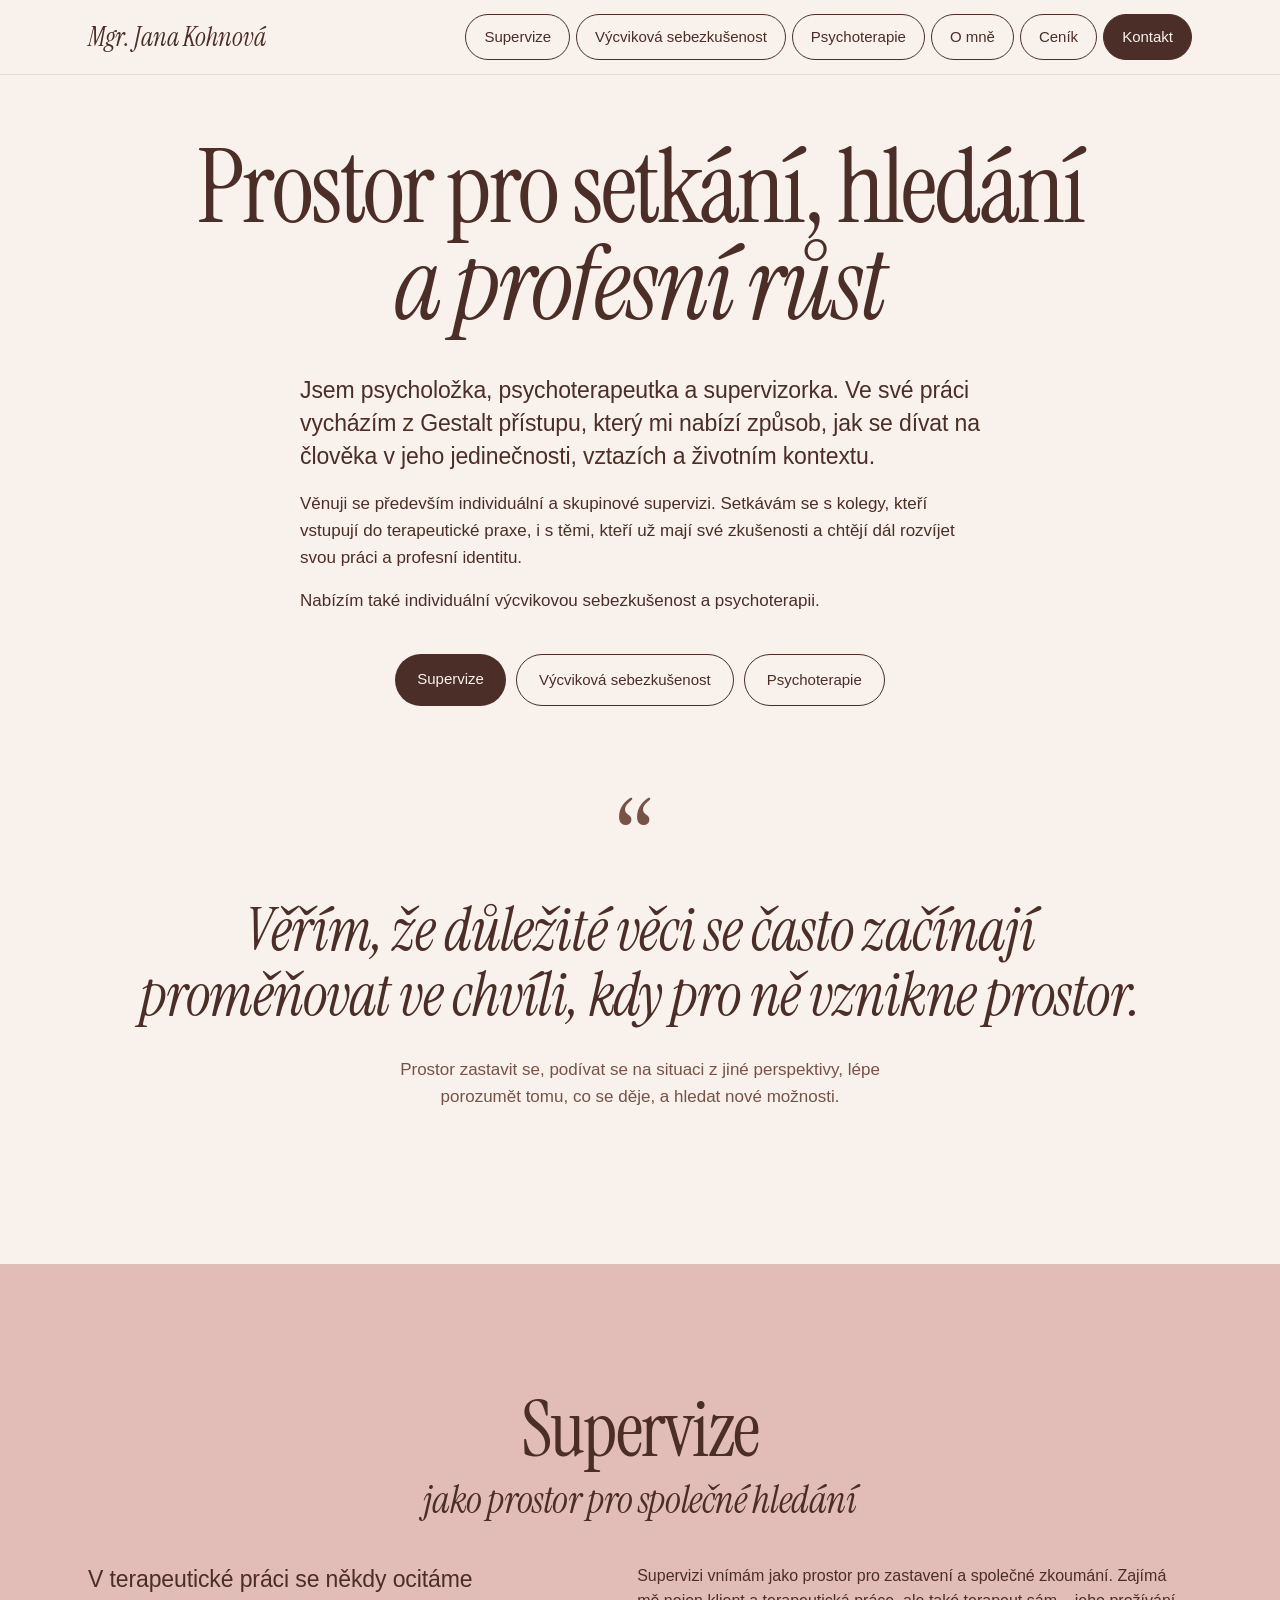
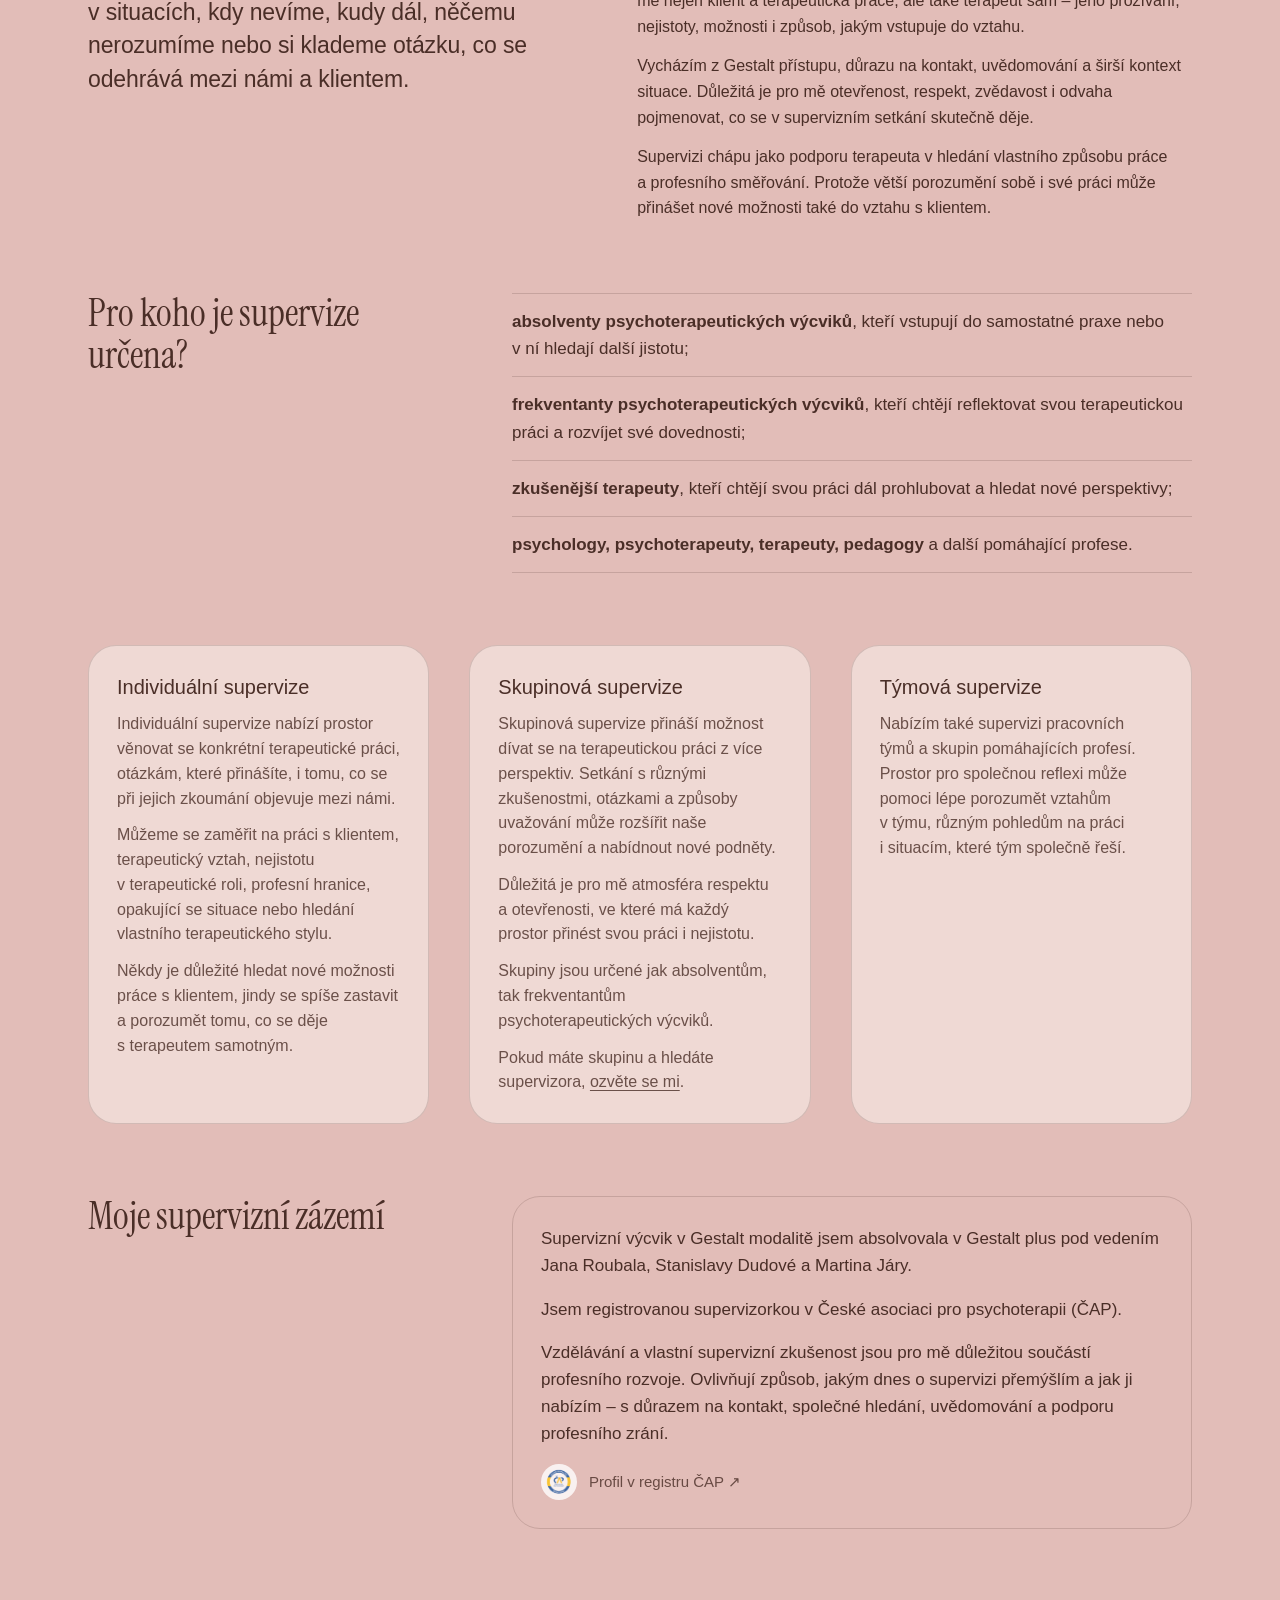
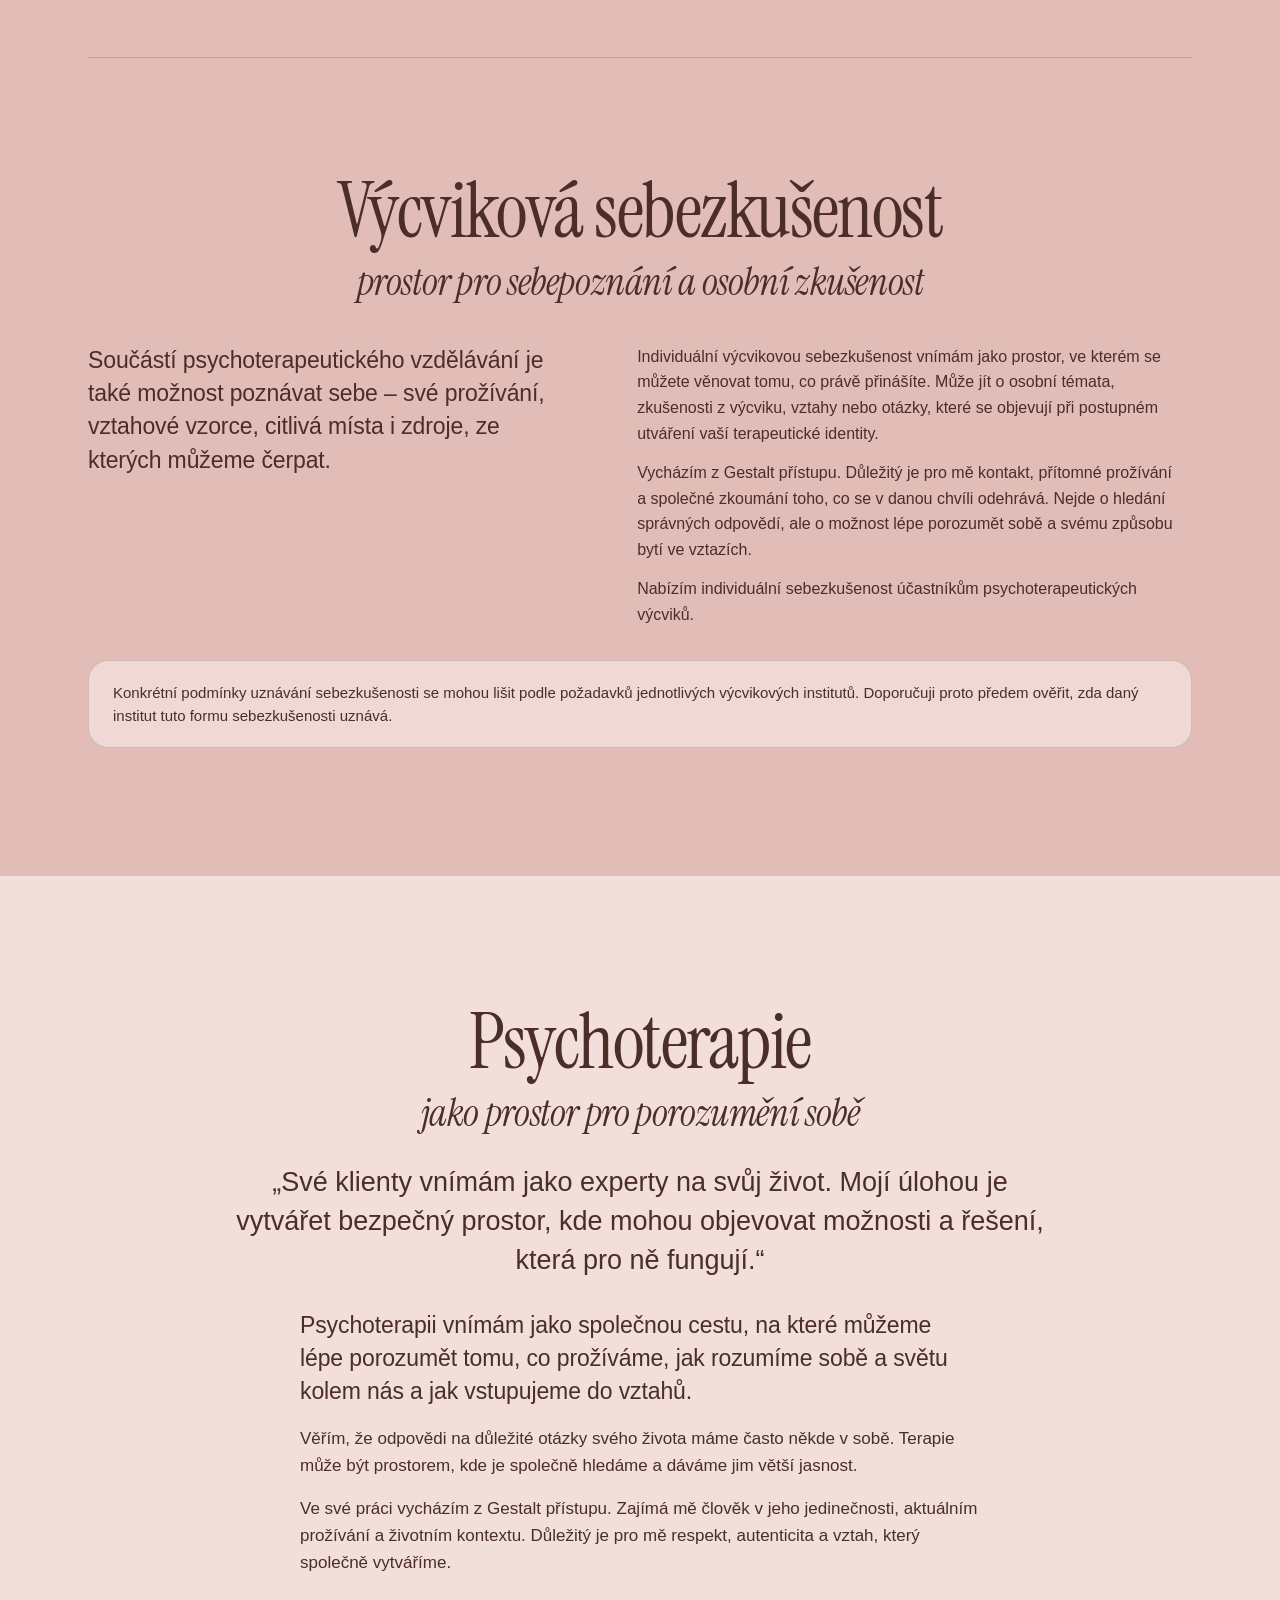
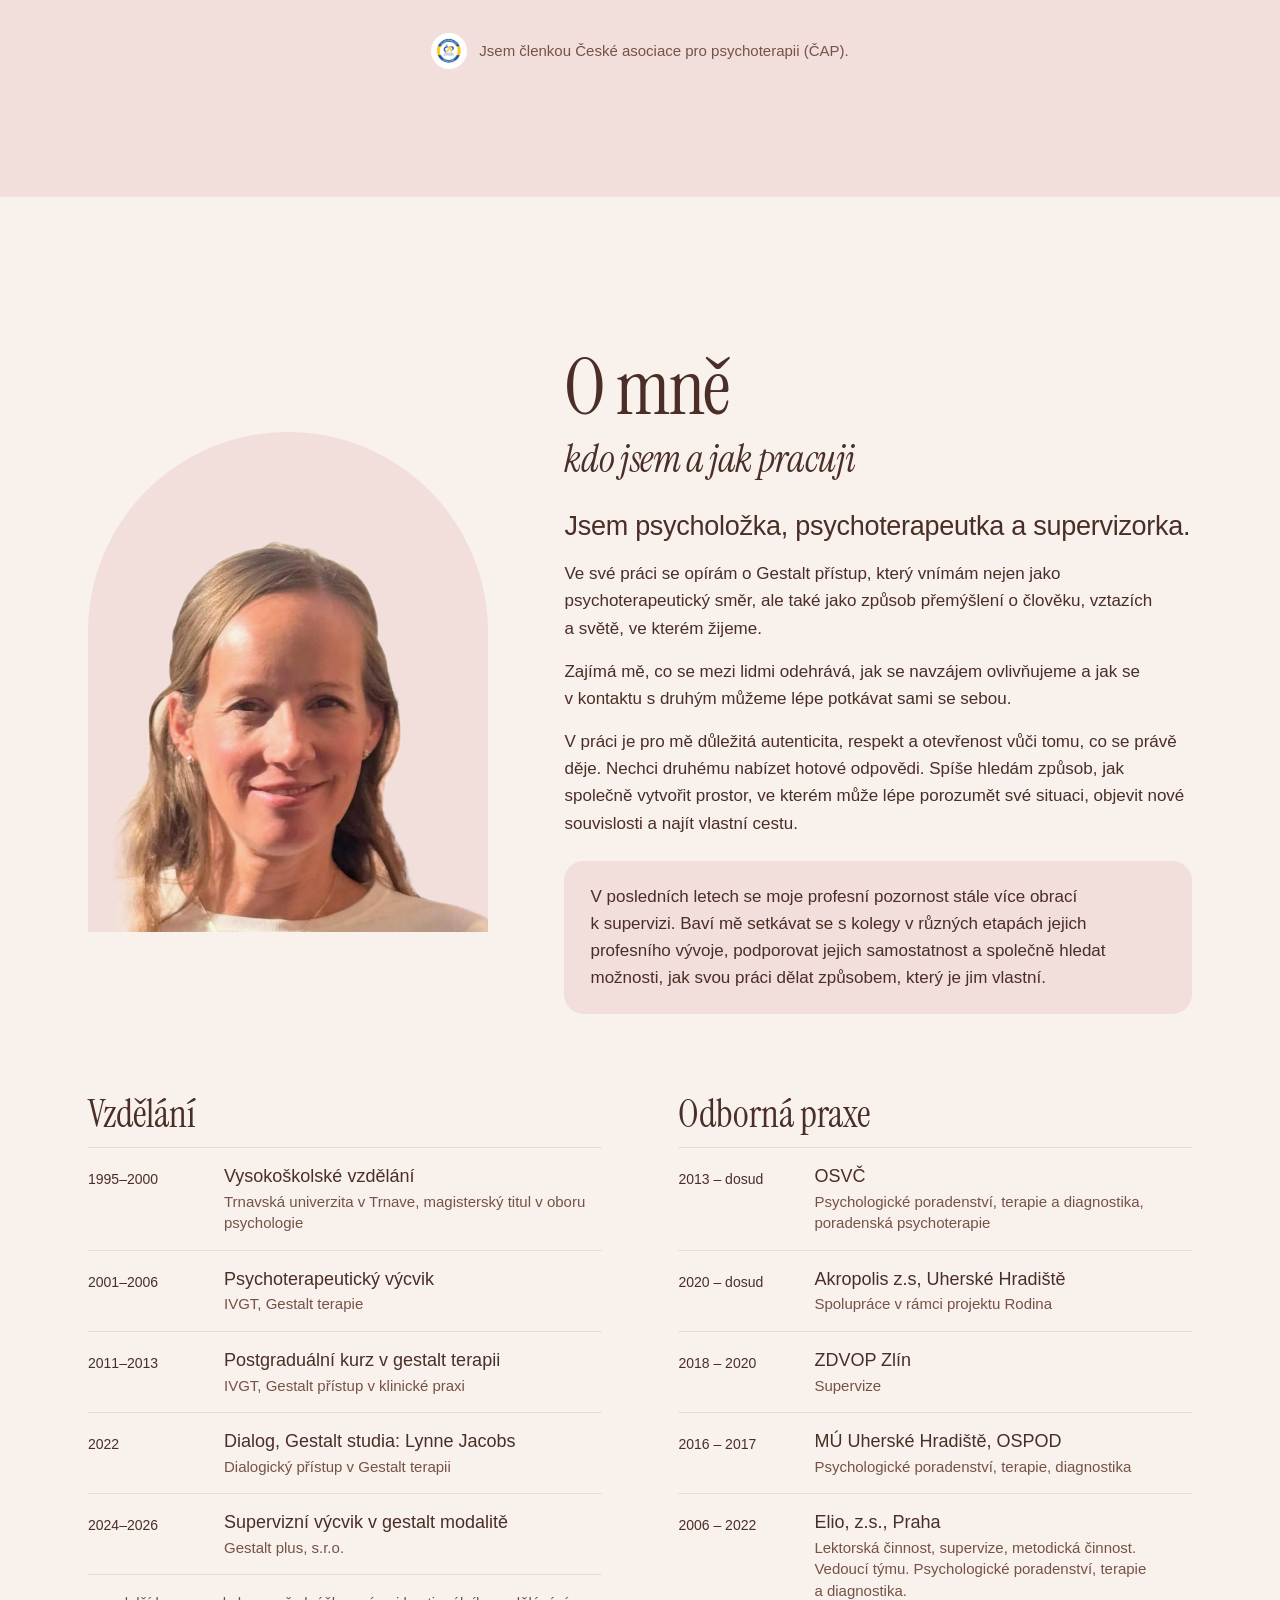
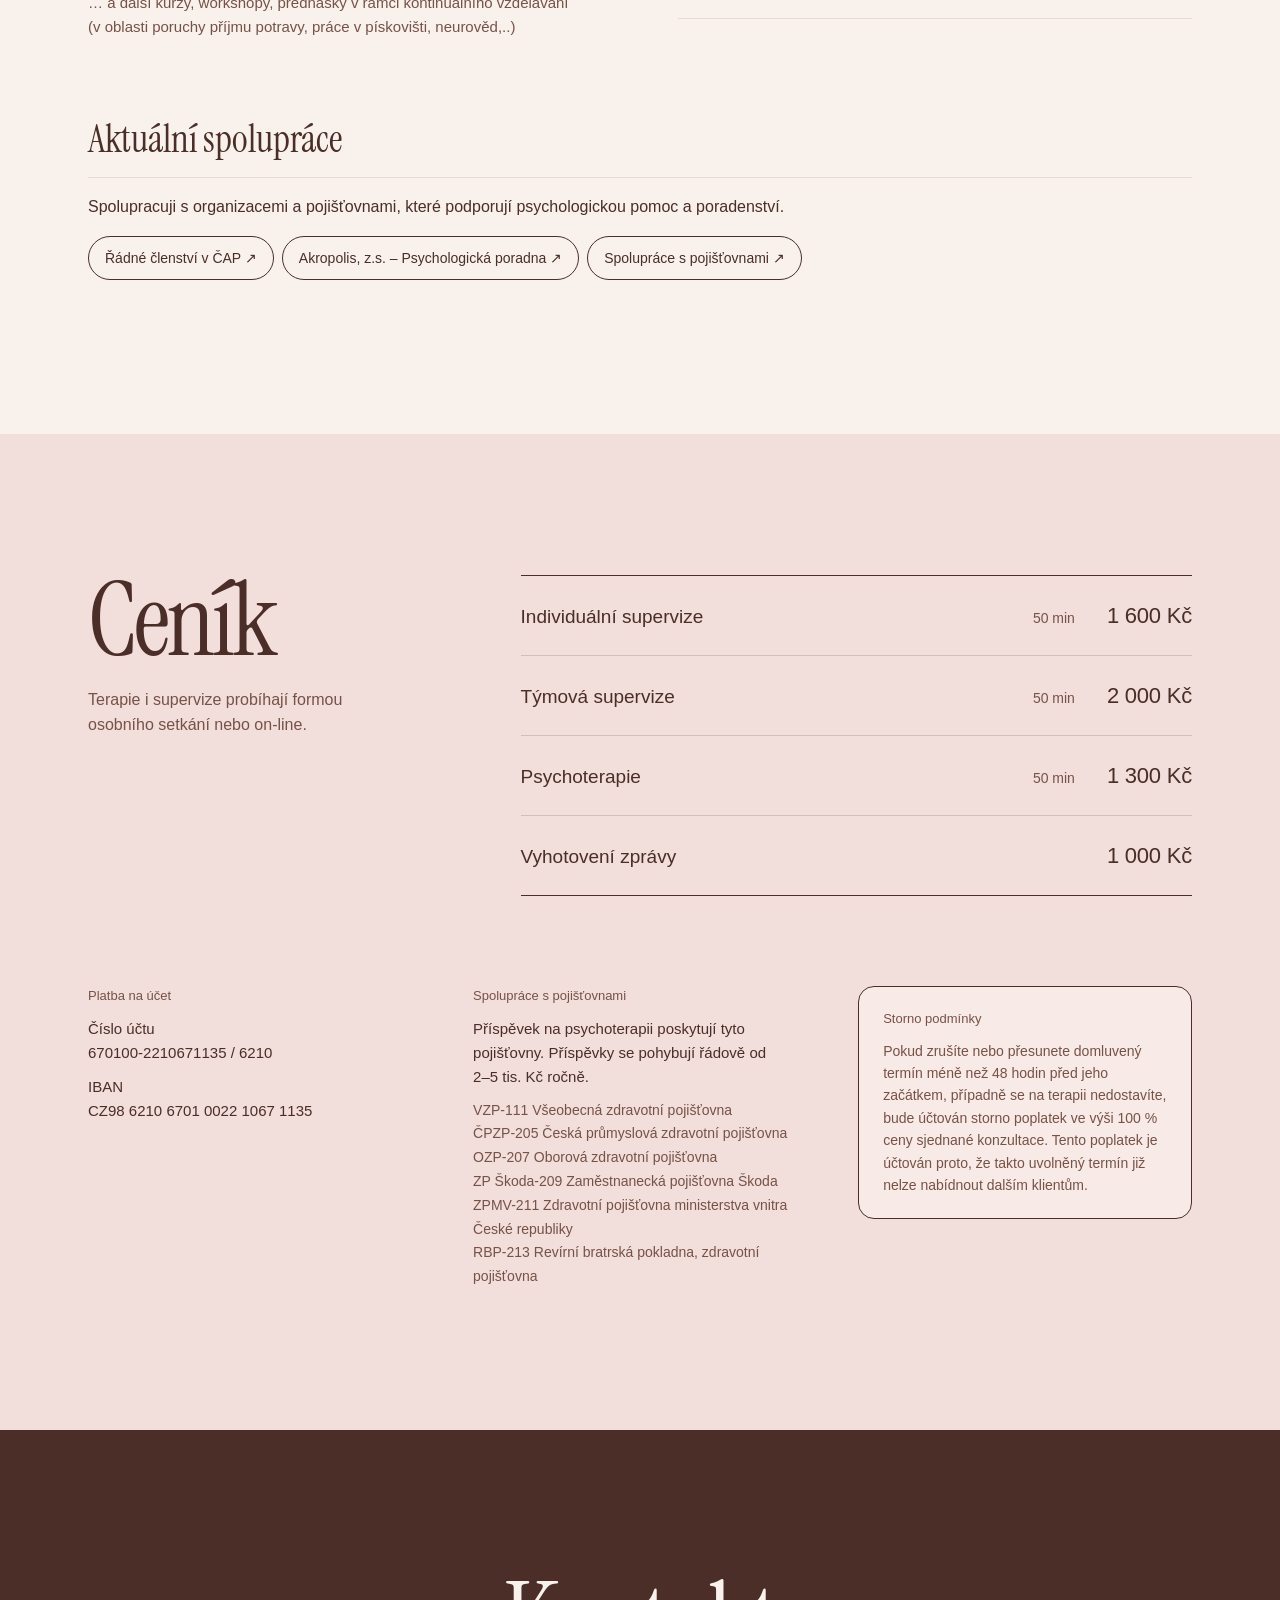
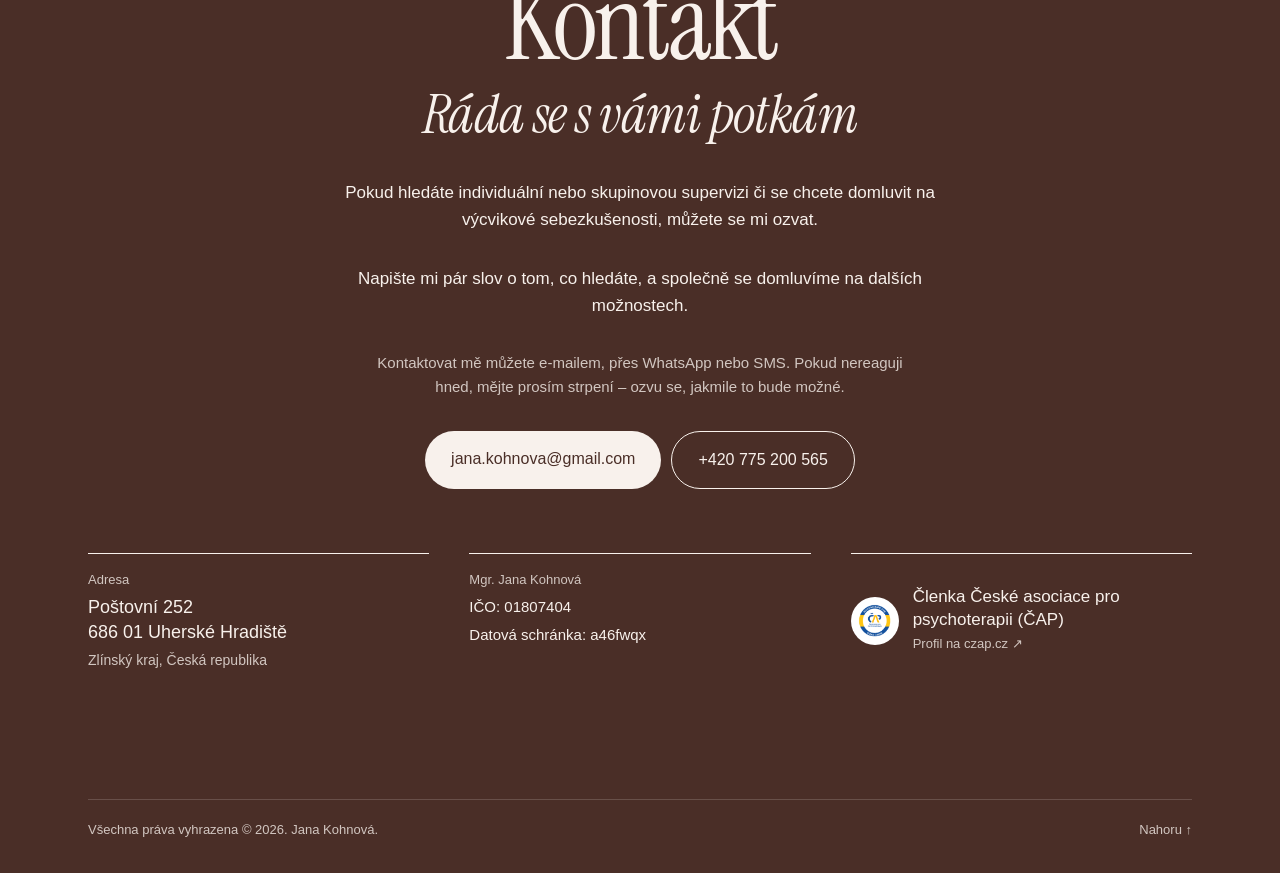
==== commit 6f6b8d5d: "Frame cancellation terms Co-Authored-By: Claude Opus 5.5 <noreply@anthropic.com> Claude-Session: htt" ====
--- a/index.html
+++ b/index.html
@@ -308,7 +308,7 @@
               <li><span style="font-weight: 500">RBP-213</span> Revírní bratrská pokladna, zdravotní pojišťovna</li>
         </ul>
       </div>
-      <div style="display: flex; flex-direction: column; gap: 10px">
+      <div style="display: flex; flex-direction: column; gap: 10px; align-self: start; padding: 22px 24px; border: 1px solid var(--ink); border-radius: 16px; background: rgba(255, 250, 247, 0.4)">
         <h3 style="margin: 0; font-size: 13px; color: var(--muted); font-weight: 400">Storno podmínky</h3>
         <p style="margin: 0; font-size: 14px; color: var(--muted)">Pokud zrušíte nebo přesunete domluvený termín méně než 48 hodin před jeho začátkem, případně se na terapii nedostavíte, bude účtován storno poplatek ve výši 100&#160;% ceny sjednané konzultace. Tento poplatek je účtován proto, že takto uvolněný termín již nelze nabídnout dalším klientům.</p>
       </div>
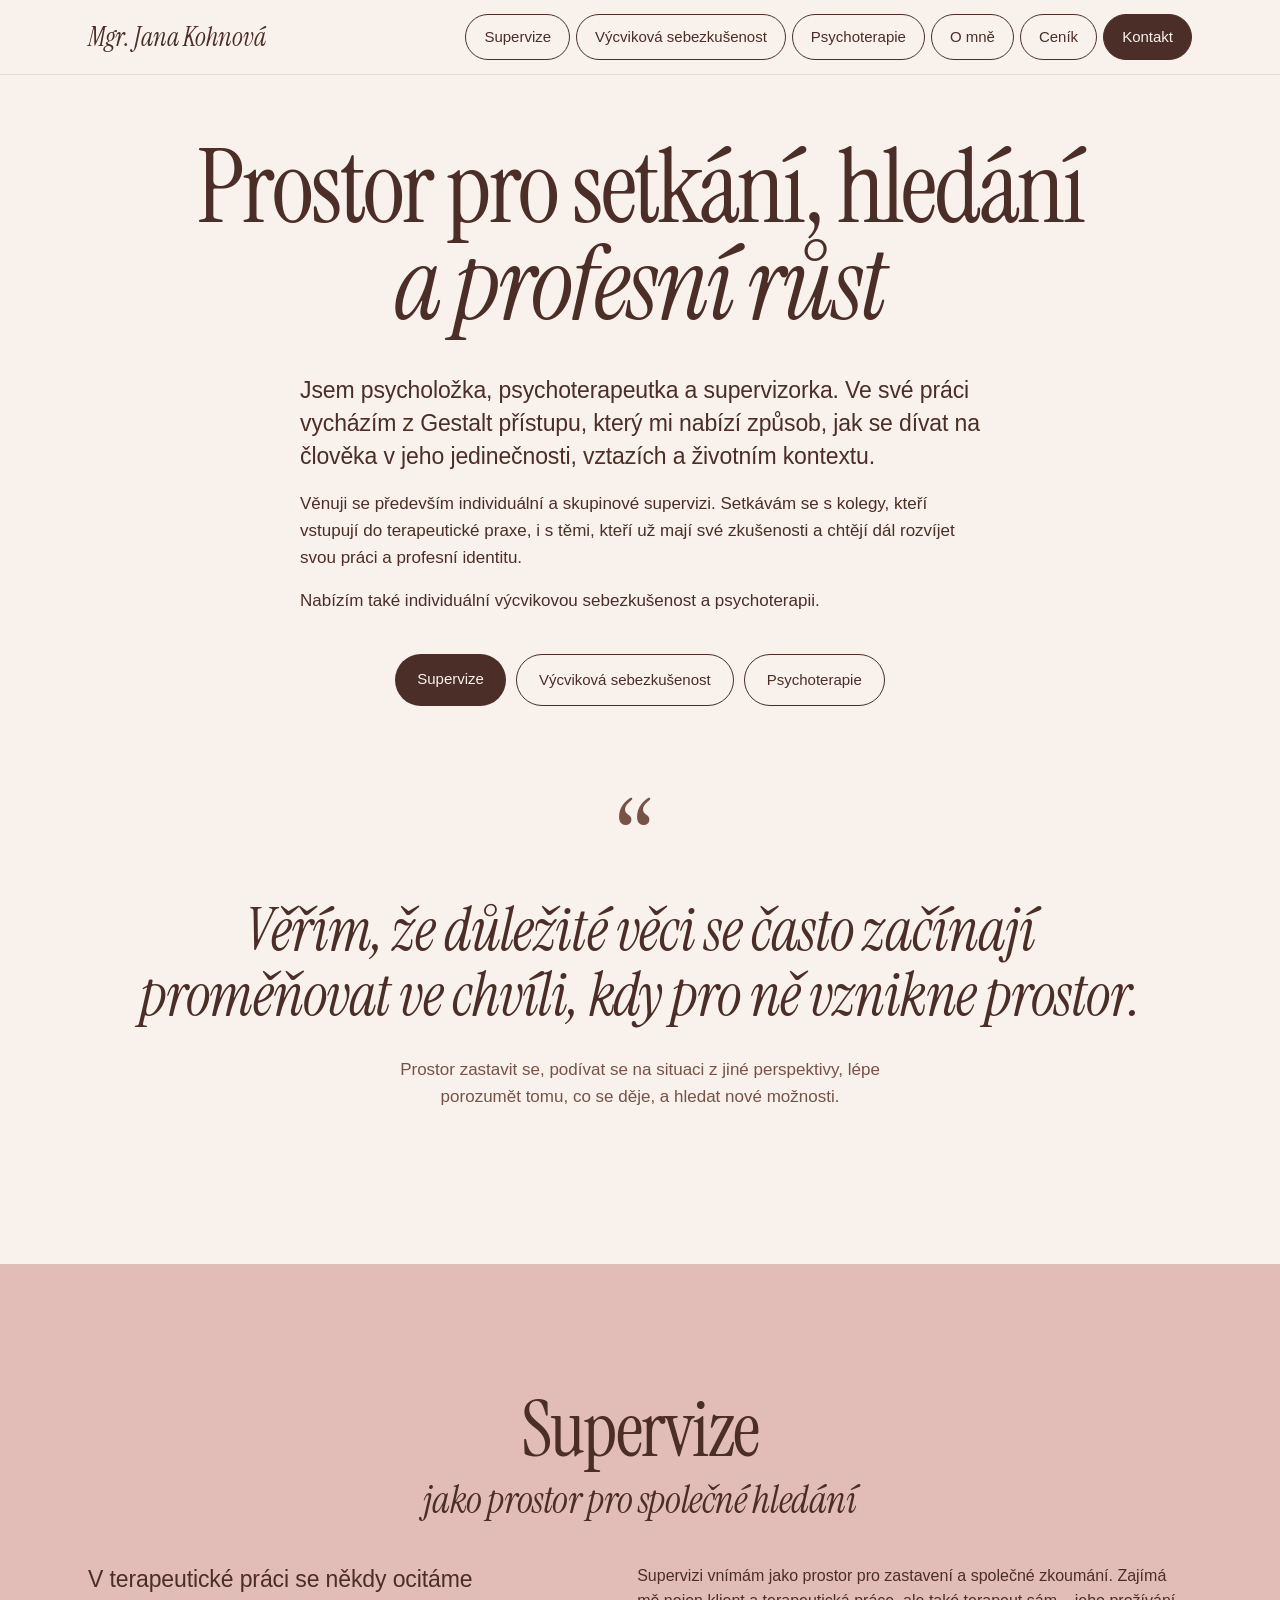
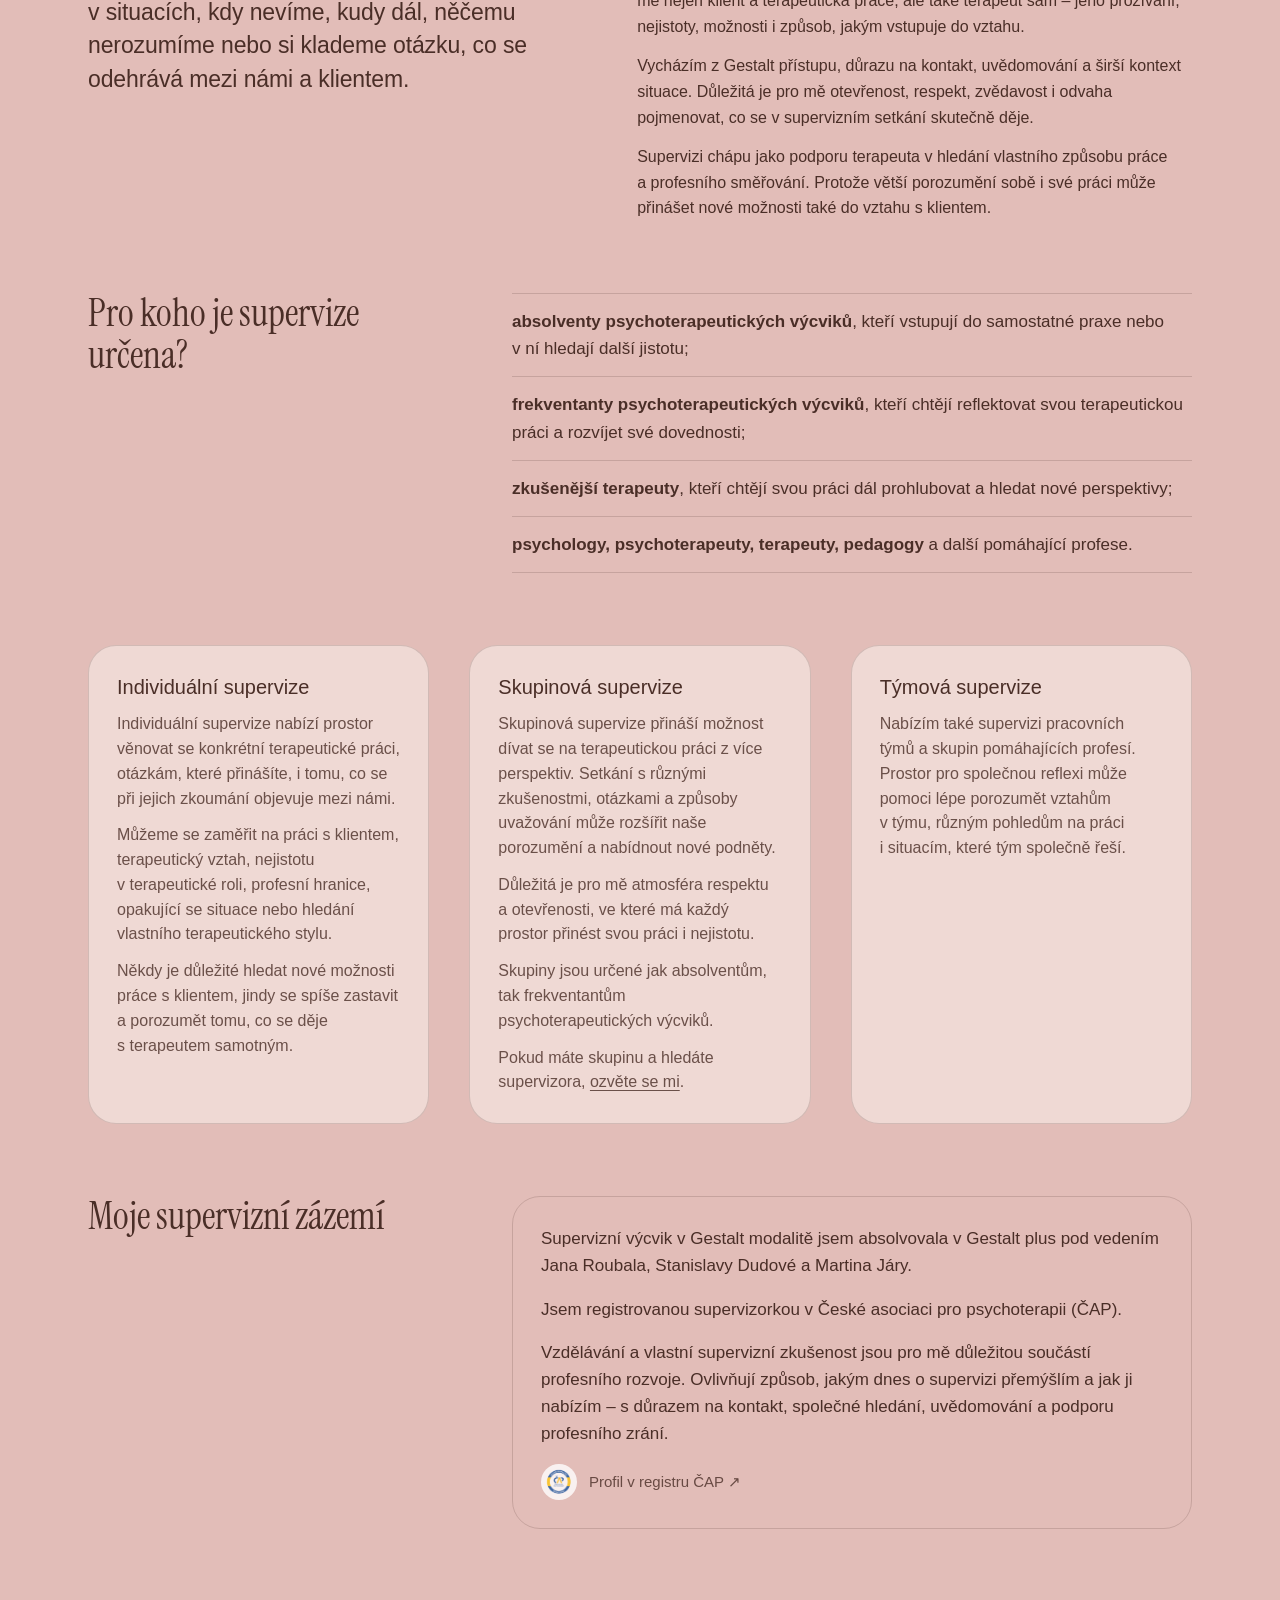
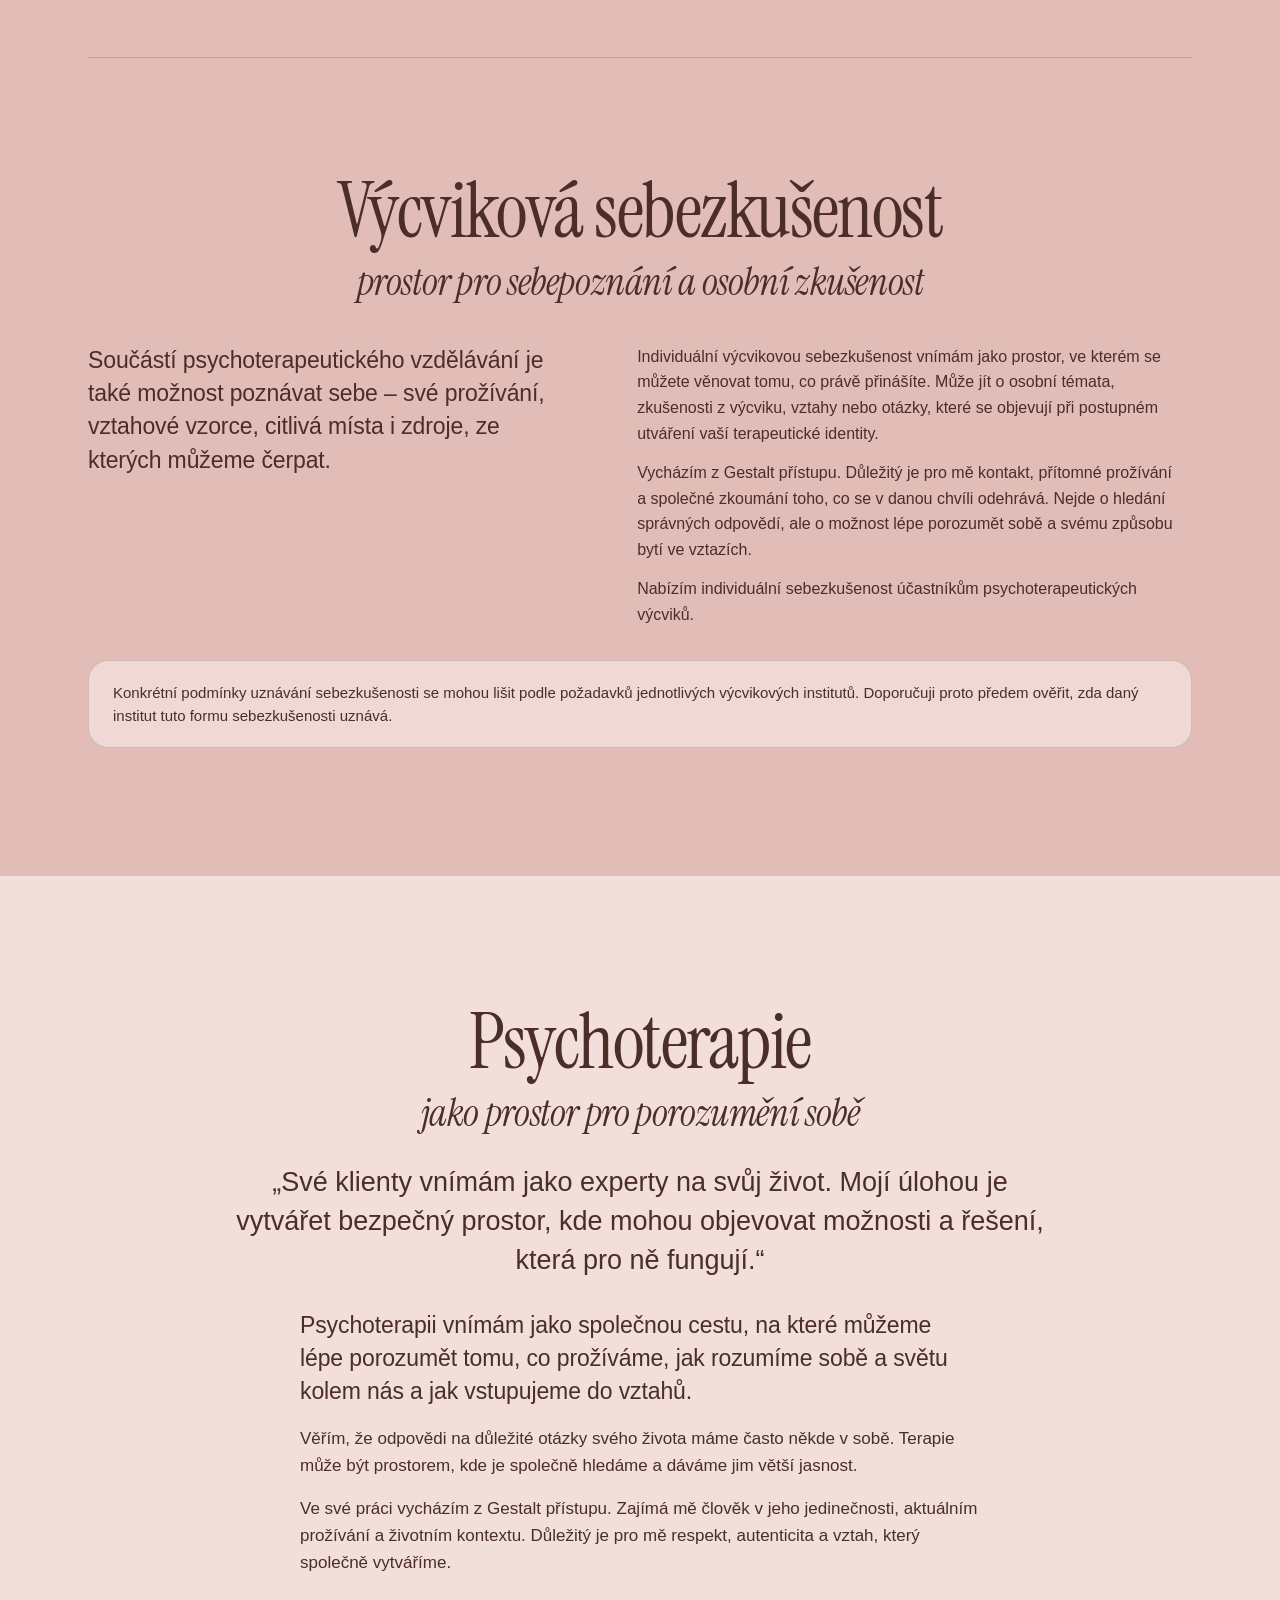
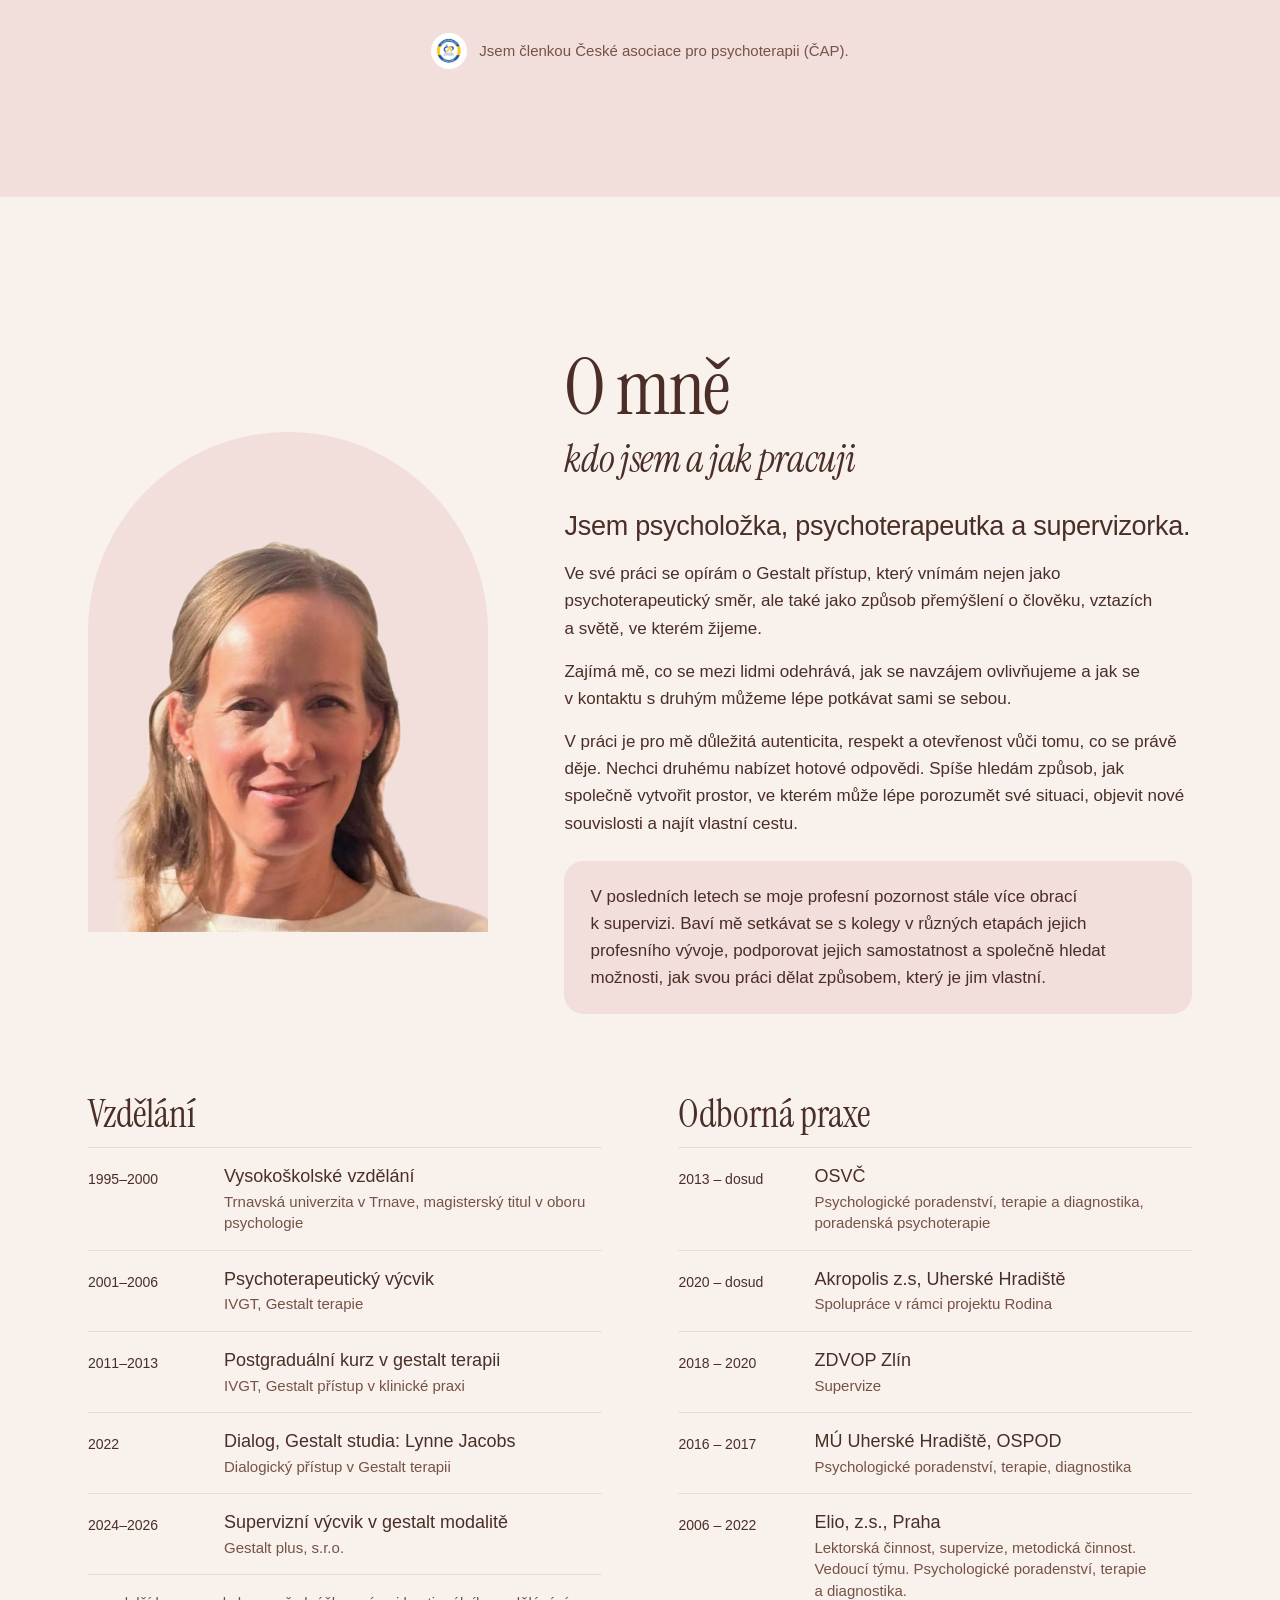
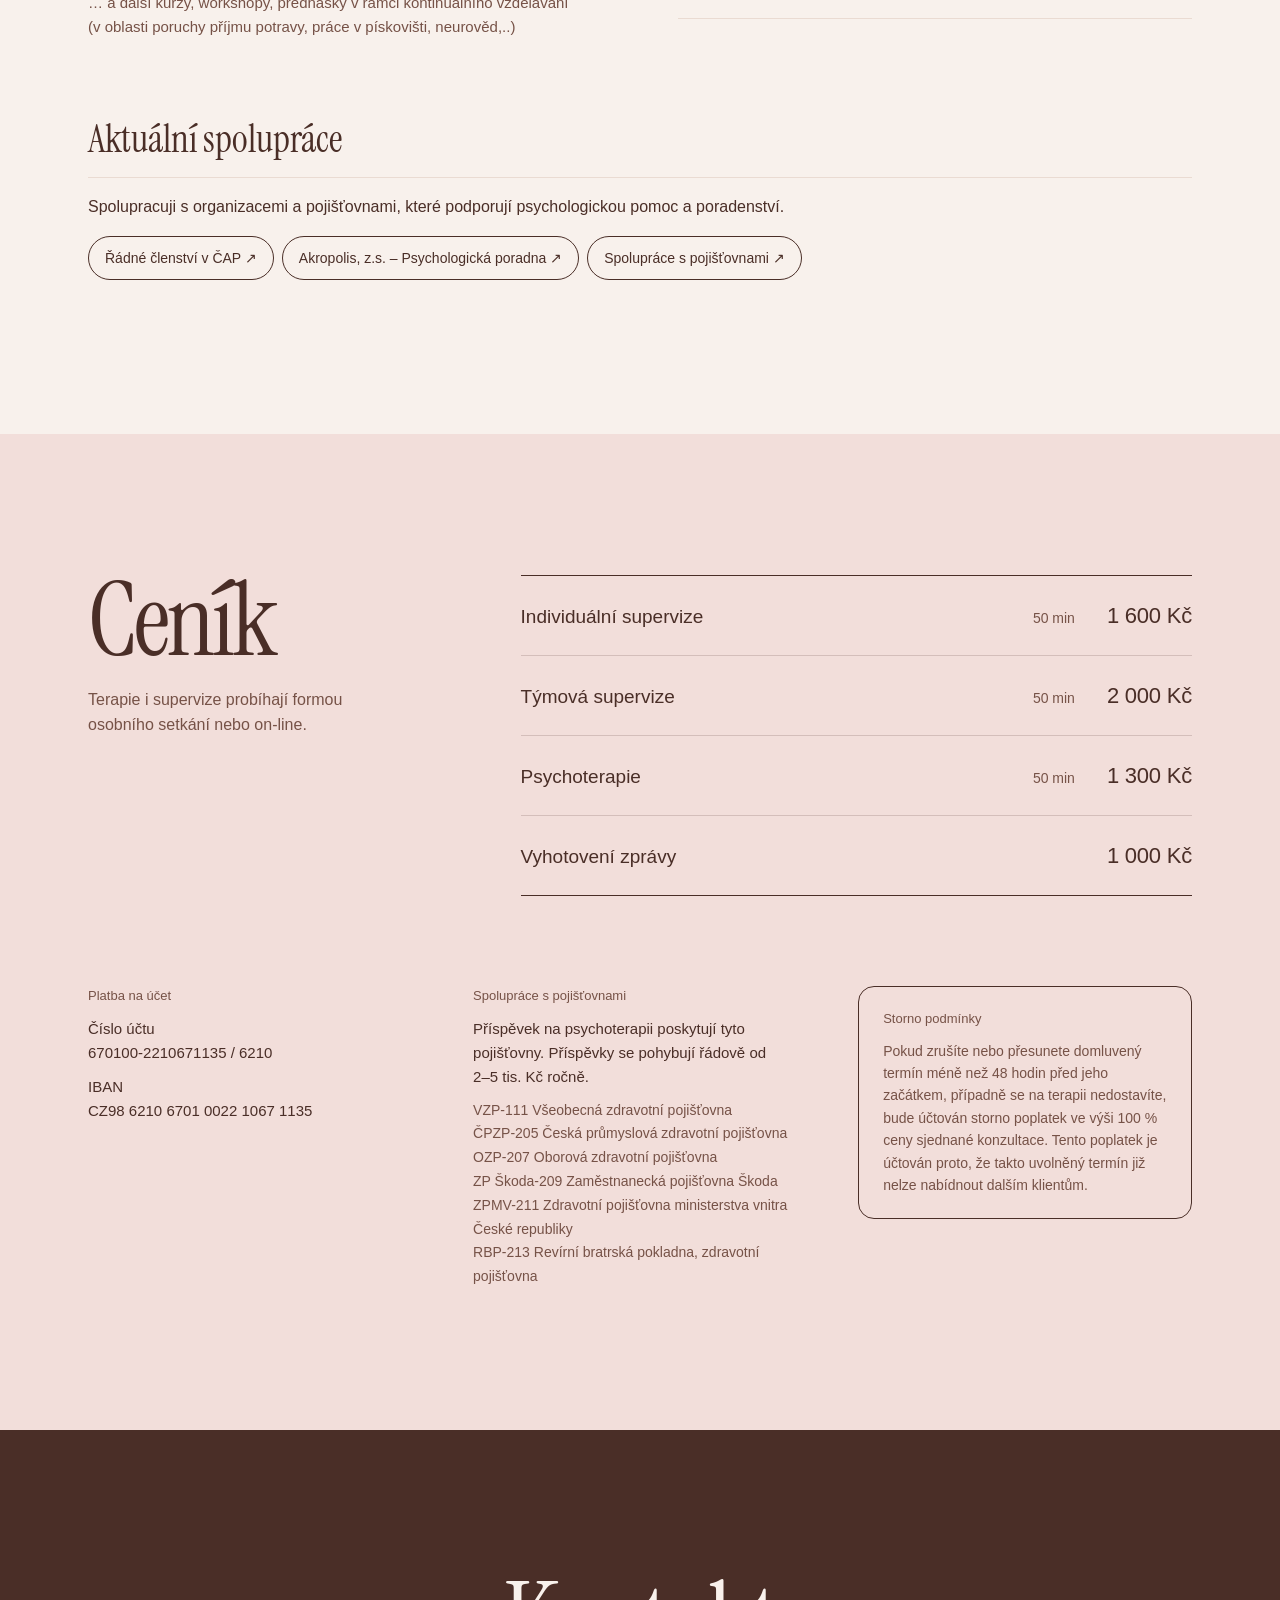
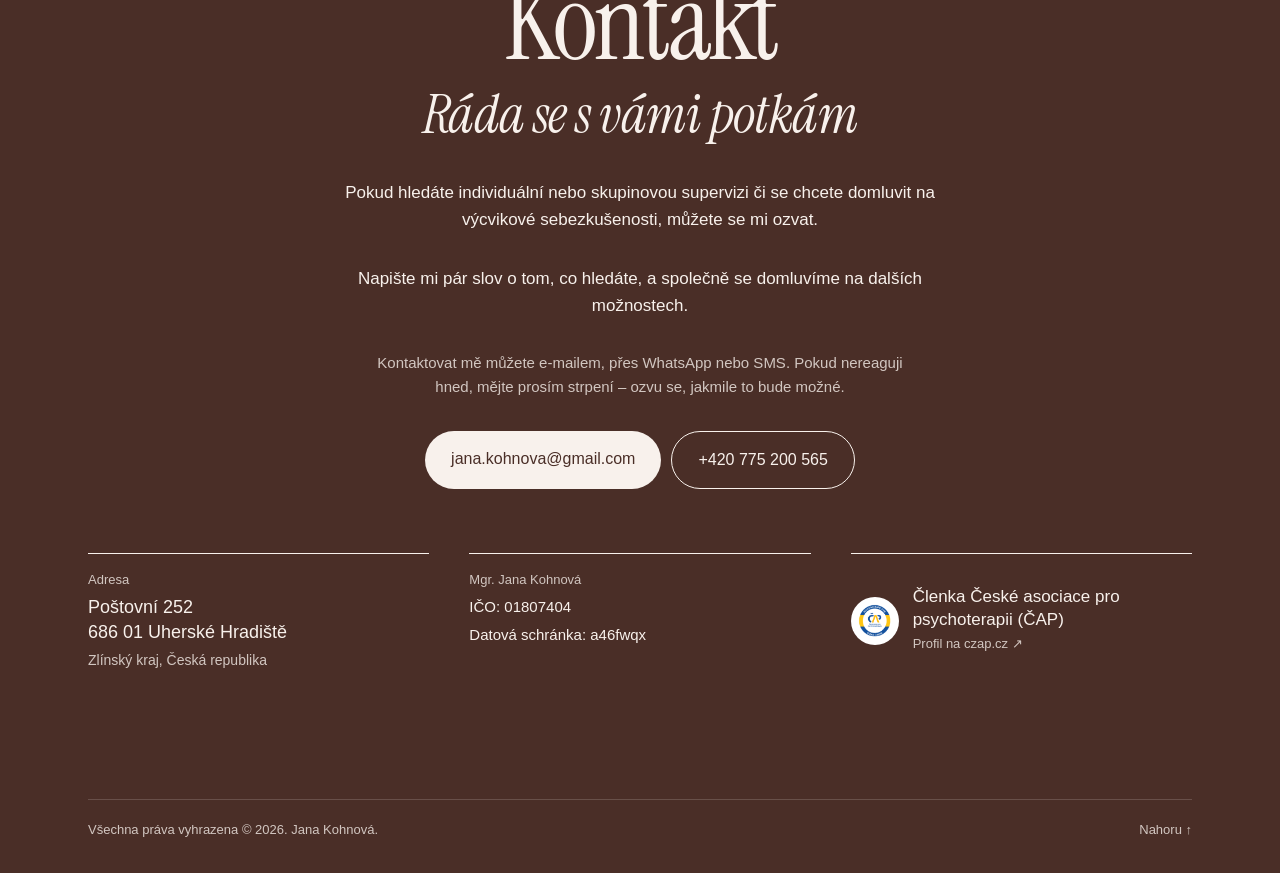
==== commit 91a8efea: "Cancellation terms frame without fill Co-Authored-By: Claude Opus 5.5 <noreply@anthropic.com> Claude" ====
--- a/index.html
+++ b/index.html
@@ -308,7 +308,7 @@
               <li><span style="font-weight: 500">RBP-213</span> Revírní bratrská pokladna, zdravotní pojišťovna</li>
         </ul>
       </div>
-      <div style="display: flex; flex-direction: column; gap: 10px; align-self: start; padding: 22px 24px; border: 1px solid var(--ink); border-radius: 16px; background: rgba(255, 250, 247, 0.4)">
+      <div style="display: flex; flex-direction: column; gap: 10px; align-self: start; padding: 22px 24px; border: 1px solid var(--ink); border-radius: 16px">
         <h3 style="margin: 0; font-size: 13px; color: var(--muted); font-weight: 400">Storno podmínky</h3>
         <p style="margin: 0; font-size: 14px; color: var(--muted)">Pokud zrušíte nebo přesunete domluvený termín méně než 48 hodin před jeho začátkem, případně se na terapii nedostavíte, bude účtován storno poplatek ve výši 100&#160;% ceny sjednané konzultace. Tento poplatek je účtován proto, že takto uvolněný termín již nelze nabídnout dalším klientům.</p>
       </div>
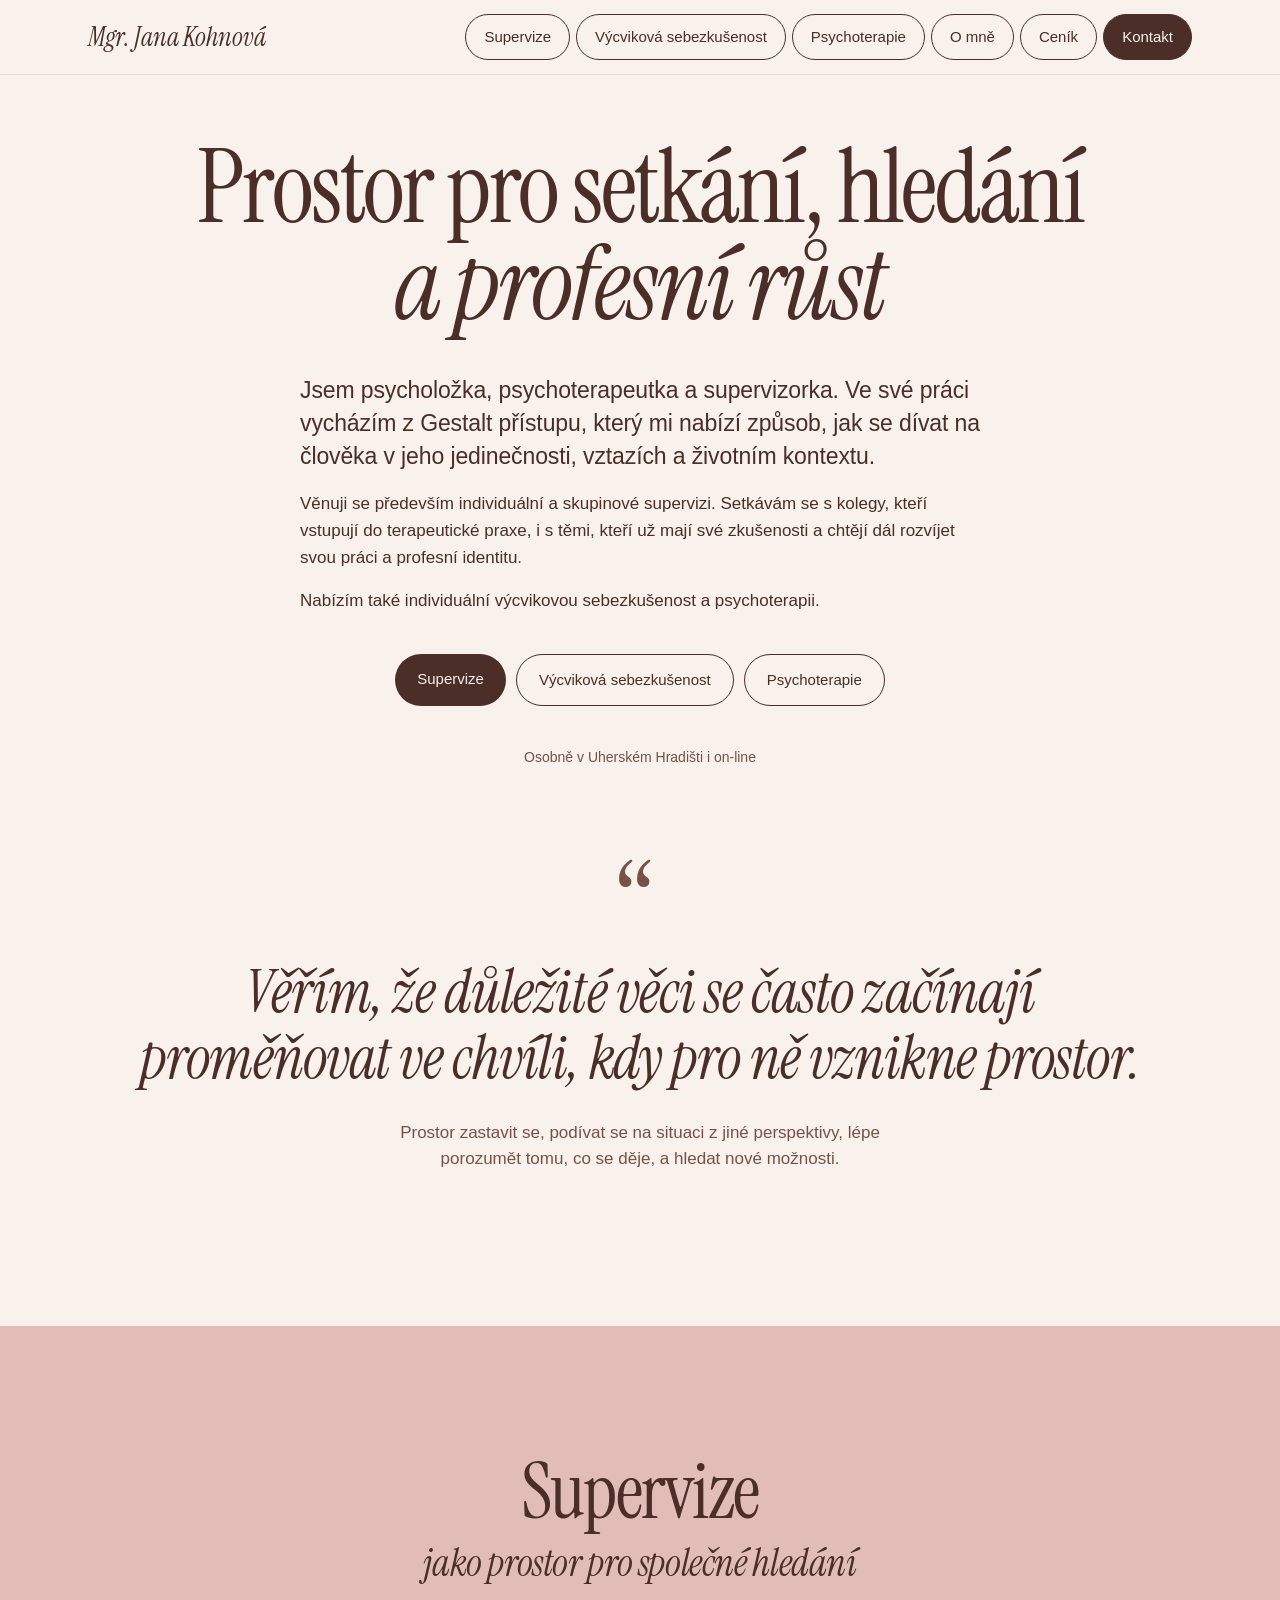
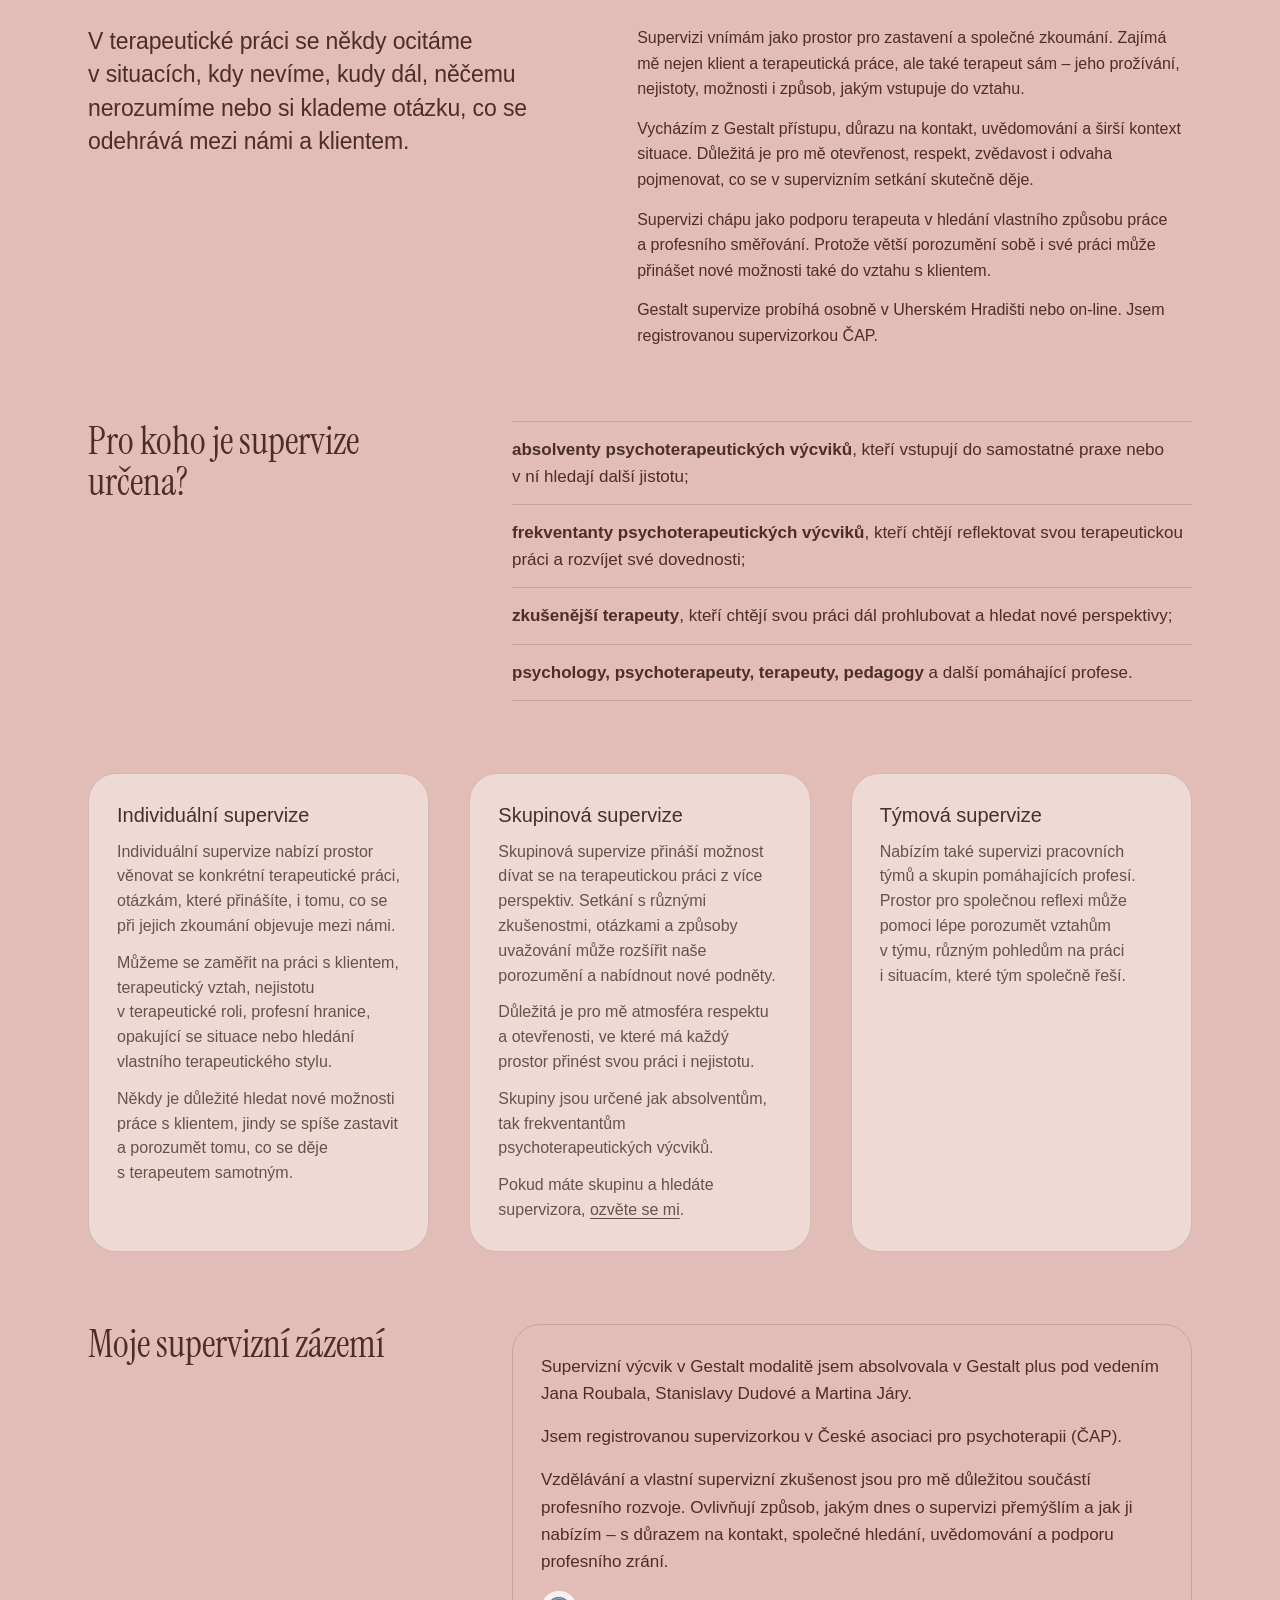
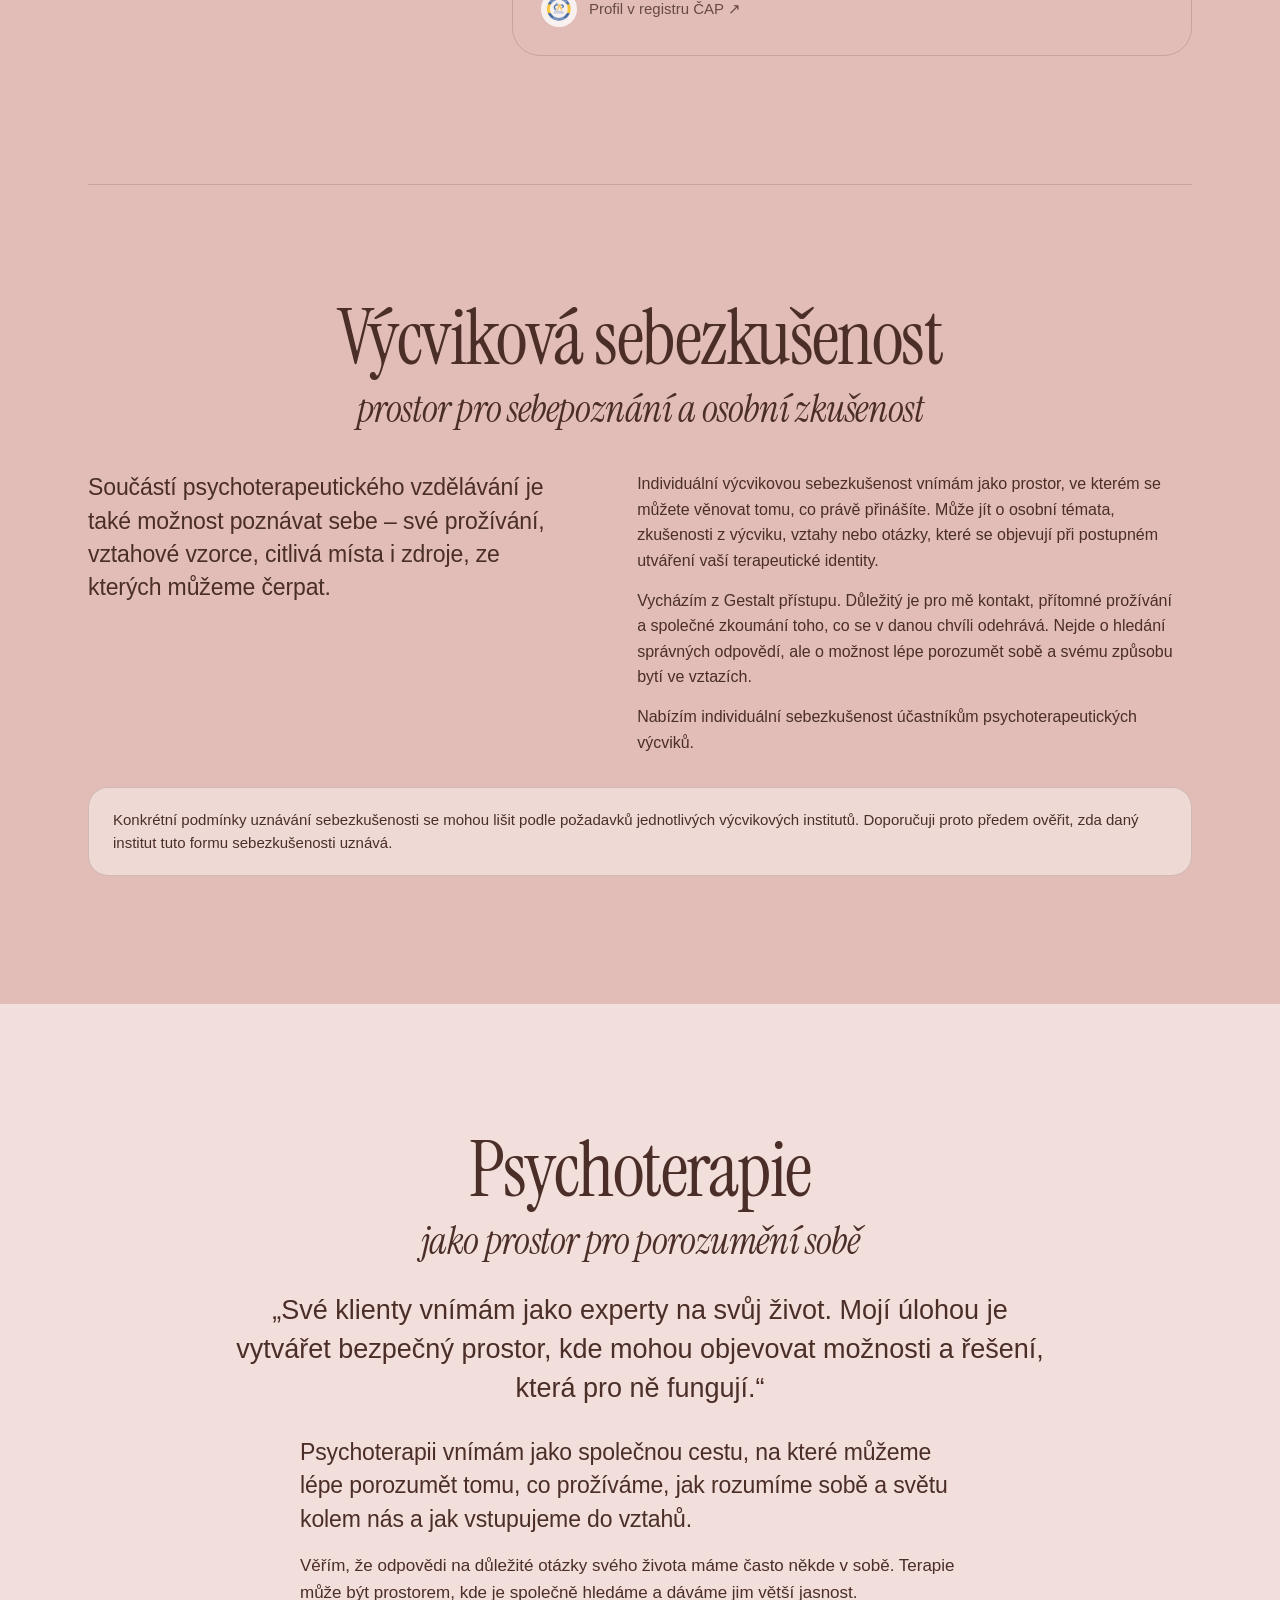
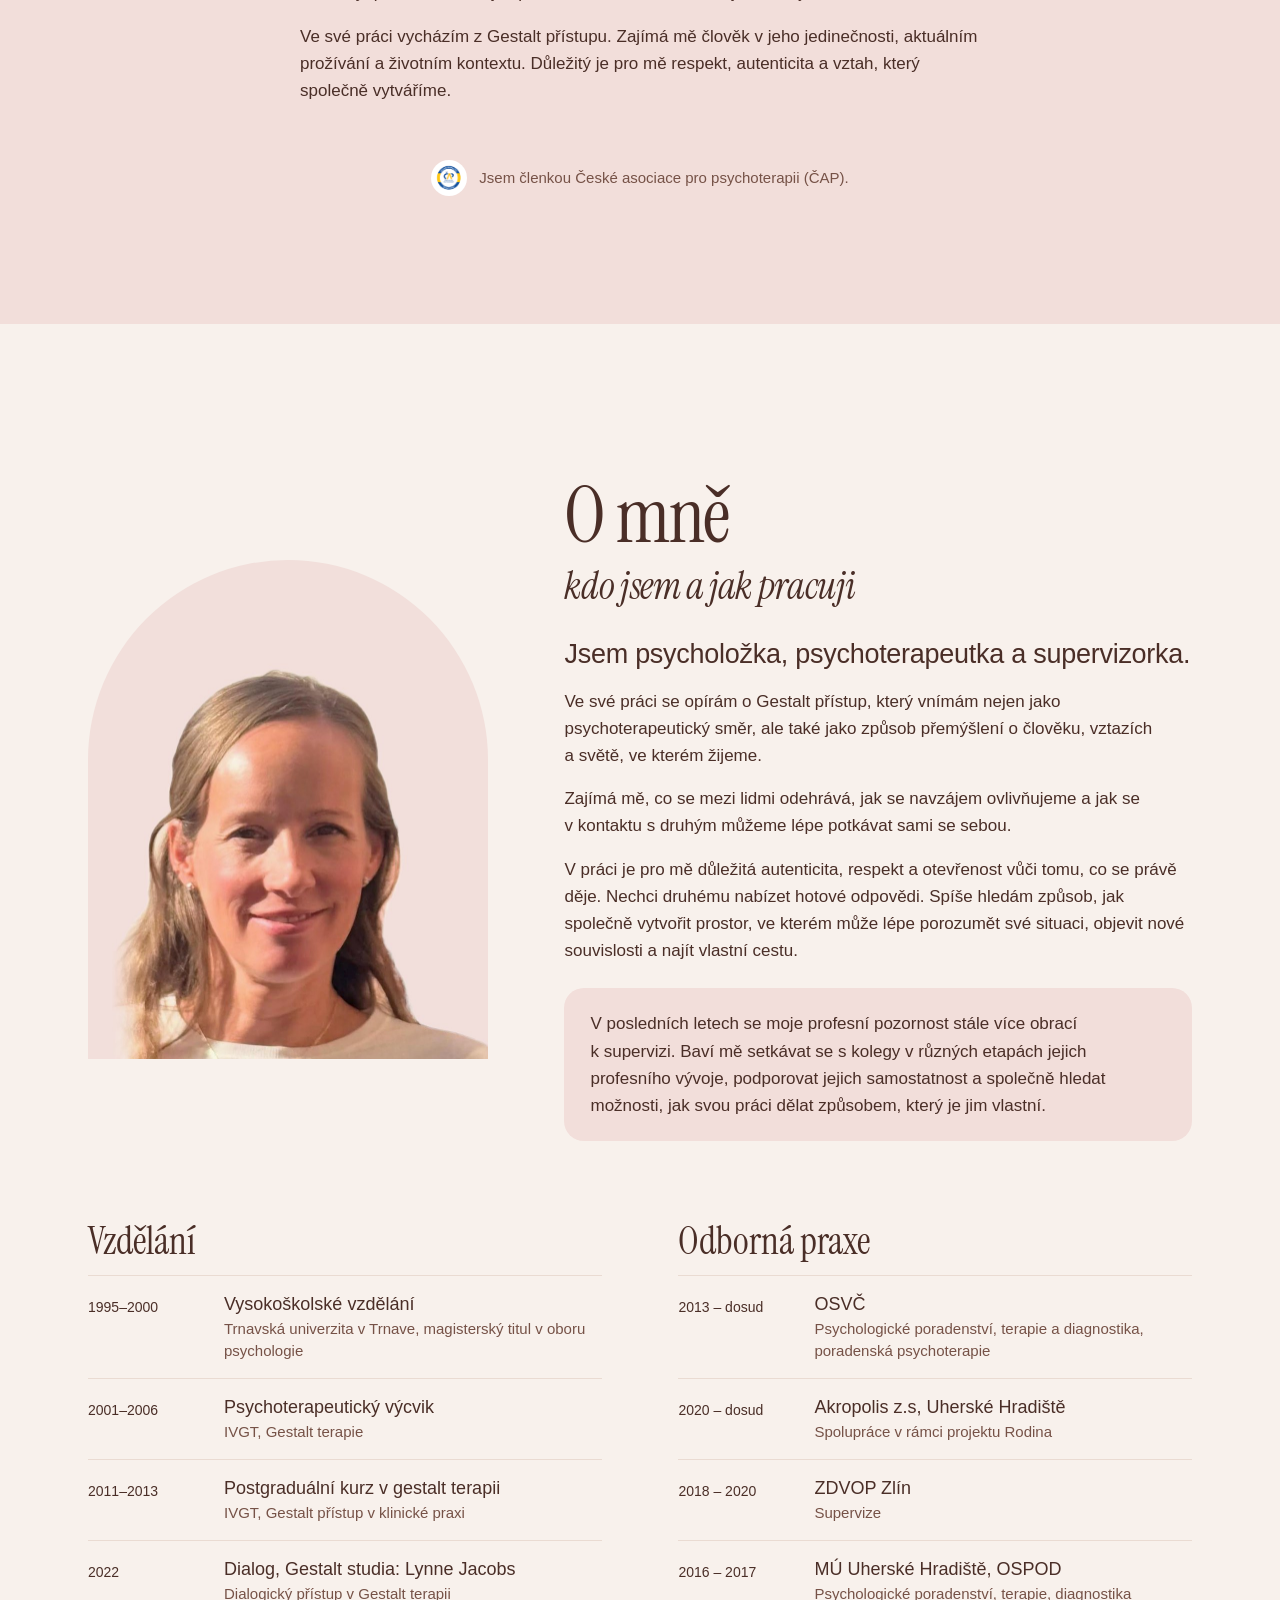
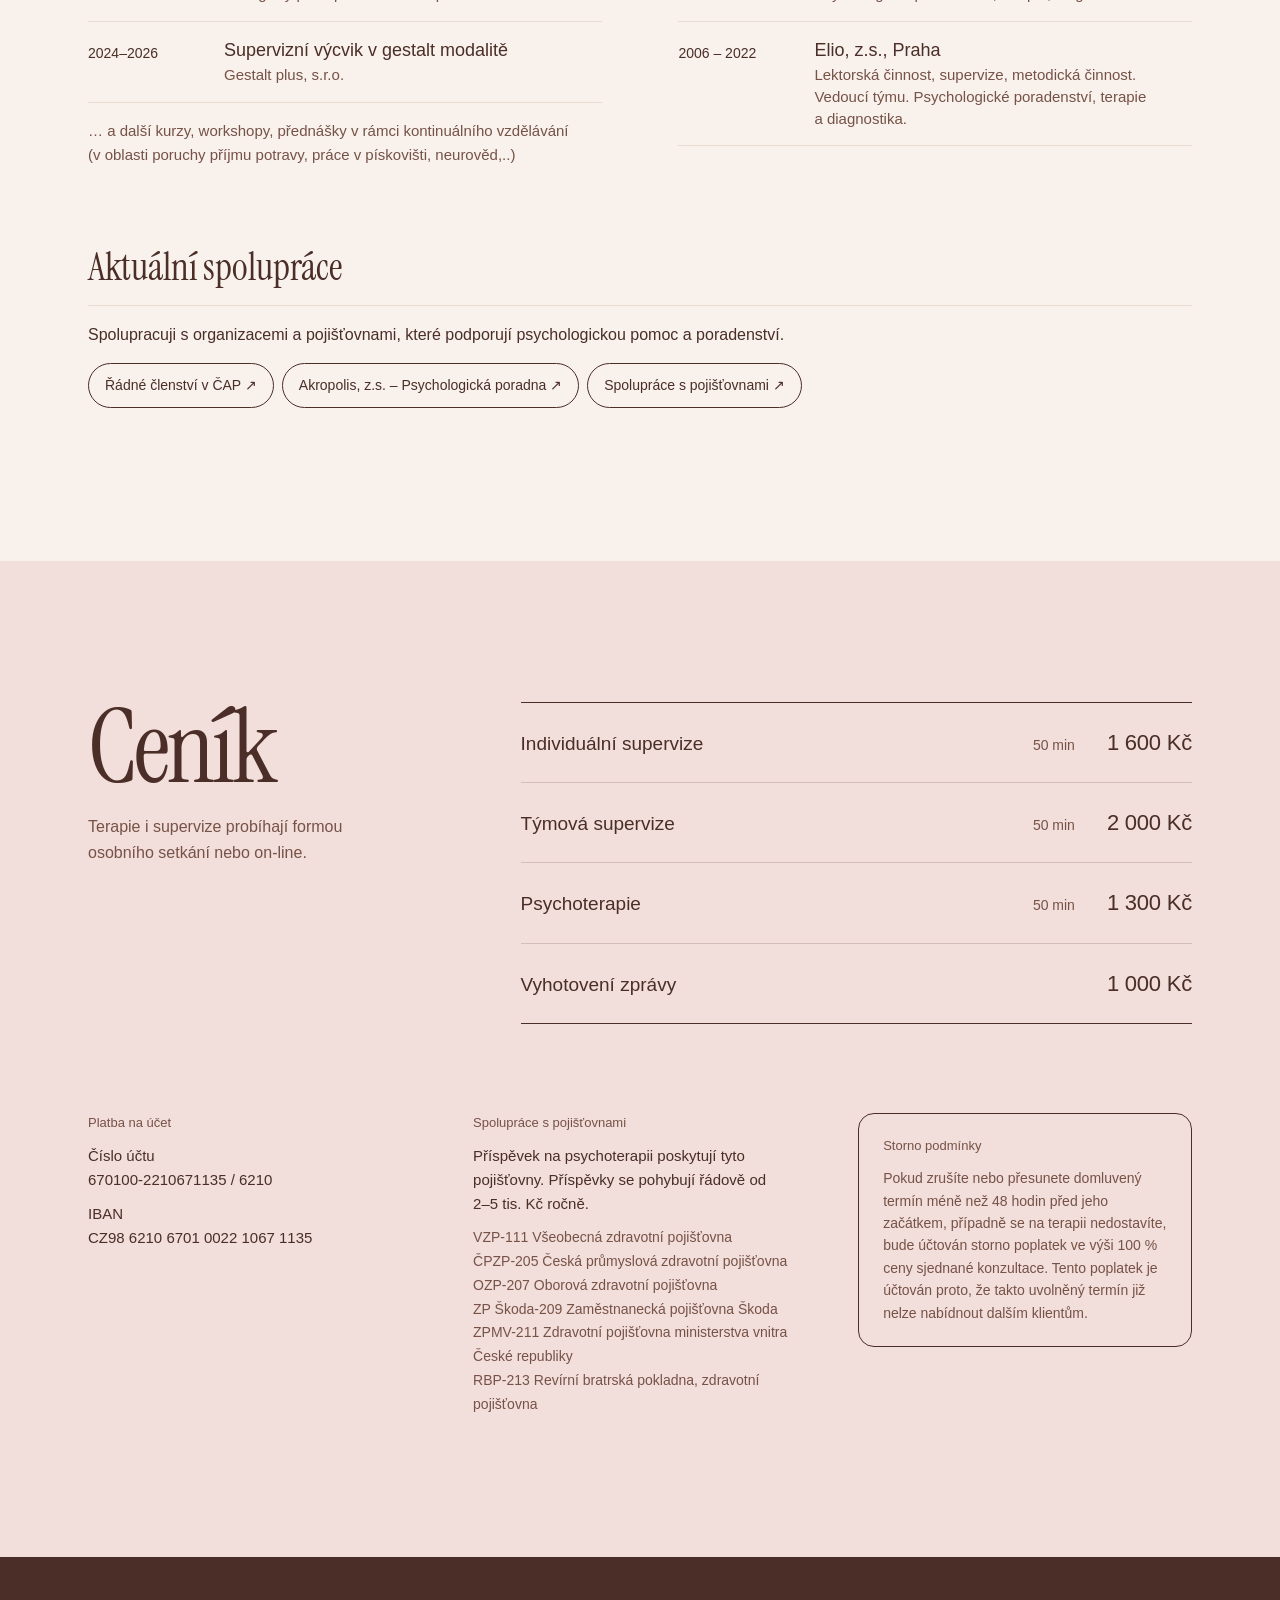
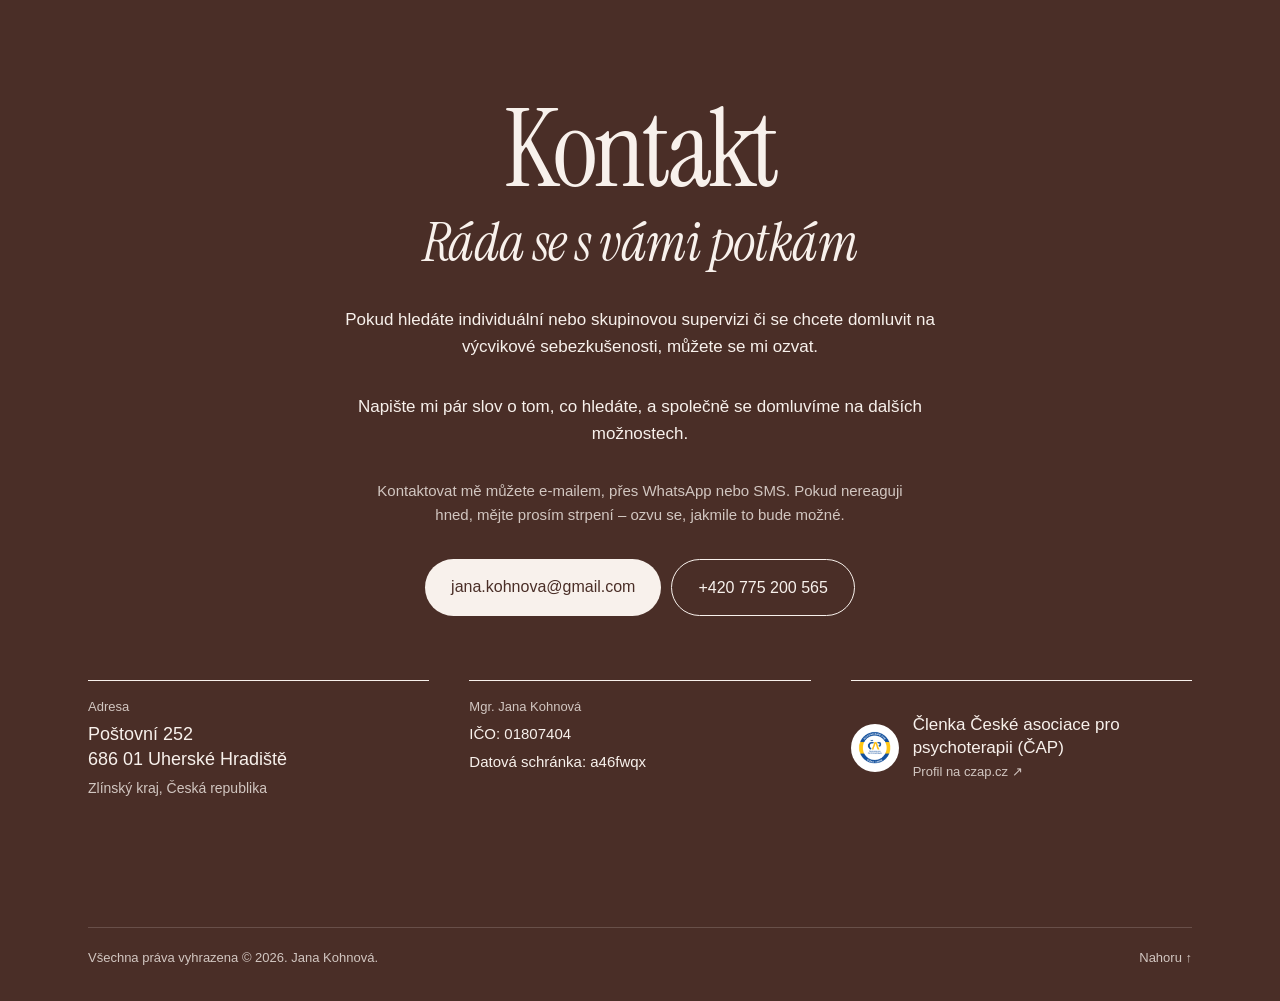
==== commit 4c0980d8: "SEO: search keywords (gestalt supervize, ČAP, Uherské Hradiště, on-line) in title, description, cont" ====
--- a/index.html
+++ b/index.html
@@ -3,8 +3,8 @@
 <head>
 <meta charset="utf-8">
 <meta name="viewport" content="width=device-width, initial-scale=1">
-<title>Mgr. Jana Kohnová – supervize, výcviková sebezkušenost, psychoterapie</title>
-<meta name="description" content="Mgr. Jana Kohnová, supervizorka a psychoterapeutka (Gestalt). Individuální, skupinová a týmová supervize, výcviková sebezkušenost pro účastníky psychoterapeutických výcviků a psychoterapie. Registrovaná supervizorka ČAP.">
+<title>Gestalt supervize a výcviková sebezkušenost | Mgr. Jana Kohnová, Uherské Hradiště i on-line</title>
+<meta name="description" content="Mgr. Jana Kohnová – registrovaná supervizorka ČAP a gestalt psychoterapeutka. Individuální, skupinová a týmová supervize, výcviková sebezkušenost pro frekventanty psychoterapeutických výcviků a psychoterapie. Osobně v Uherském Hradišti i on-line.">
 <link rel="canonical" href="https://janakohnova.cz/">
 <link rel="icon" type="image/svg+xml" href="favicon.svg">
 <link rel="icon" type="image/png" sizes="32x32" href="favicon-32.png">
@@ -12,11 +12,11 @@
 <meta name="theme-color" content="#F8F1EC">
 <meta property="og:type" content="website">
 <meta property="og:url" content="https://janakohnova.cz/">
-<meta property="og:title" content="Mgr. Jana Kohnová – supervize, výcviková sebezkušenost, psychoterapie">
+<meta property="og:title" content="Gestalt supervize a výcviková sebezkušenost | Mgr. Jana Kohnová">
 <meta property="og:description" content="Prostor pro setkání, hledání a profesní růst. Individuální, skupinová a týmová supervize, výcviková sebezkušenost a psychoterapie v Gestalt přístupu.">
 <meta property="og:image" content="https://janakohnova.cz/jana.jpg">
 <meta property="og:locale" content="cs_CZ">
-<script type="application/ld+json">{"@context":"https://schema.org","@type":"Person","name":"Mgr. Jana Kohnová","jobTitle":"Supervizorka a psychoterapeutka","url":"https://janakohnova.cz/","image":"https://janakohnova.cz/jana.jpg","email":"mailto:jana.kohnova@gmail.com","telephone":"+420775200565","address":{"@type":"PostalAddress","streetAddress":"Poštovní 252","postalCode":"686 01","addressLocality":"Uherské Hradiště","addressCountry":"CZ"},"memberOf":{"@type":"Organization","name":"Česká asociace pro psychoterapii (ČAP)","url":"https://czap.cz/"}}</script>
+<script type="application/ld+json">{"@context":"https://schema.org","@type":"Person","name":"Mgr. Jana Kohnová","jobTitle":"Supervizorka a gestalt psychoterapeutka","knowsAbout":["supervize","gestalt supervize","výcviková sebezkušenost","gestalt terapie","psychoterapie"],"areaServed":[{"@type":"City","name":"Uherské Hradiště"},{"@type":"Country","name":"Česká republika"}],"url":"https://janakohnova.cz/","image":"https://janakohnova.cz/jana.jpg","email":"mailto:jana.kohnova@gmail.com","telephone":"+420775200565","address":{"@type":"PostalAddress","streetAddress":"Poštovní 252","postalCode":"686 01","addressLocality":"Uherské Hradiště","addressCountry":"CZ"},"memberOf":{"@type":"Organization","name":"Česká asociace pro psychoterapii (ČAP)","url":"https://czap.cz/"}}</script>
 <link rel="preload" href="fonts/instrument-serif-latin-400-normal.woff2" as="font" type="font/woff2" crossorigin>
 <style>
 @font-face{font-family:'Instrument Serif';font-style:normal;font-weight:400;font-display:swap;src:url(fonts/instrument-serif-latin-ext-400-normal.woff2) format('woff2');unicode-range:U+0100-02BA,U+02BD-02C5,U+02C7-02CC,U+02CE-02D7,U+02DD-02FF,U+0304,U+0308,U+0329,U+1D00-1DBF,U+1E00-1E9F,U+1EF2-1EFF,U+2020,U+20A0-20AB,U+20AD-20C0,U+2113,U+2C60-2C7F,U+A720-A7FF}
@@ -66,6 +66,7 @@
       <a href="#sebezkusenost" style="padding: 13px 22px; border-radius: 999px; border: 1px solid var(--ink)">Výcviková sebezkušenost</a>
       <a href="#terapie" style="padding: 13px 22px; border-radius: 999px; border: 1px solid var(--ink)">Psychoterapie</a>
     </div>
+    <p style="margin: 0; font-size: 14px; color: var(--muted)">Osobně v&nbsp;Uherském Hradišti i&nbsp;on-line</p>
   </header>
 </div>
 
@@ -87,6 +88,7 @@
             <p style="margin: 0; font-size: 16px; line-height: 1.6">Supervizi vnímám jako prostor pro zastavení a&nbsp;společné zkoumání. Zajímá mě nejen klient a&nbsp;terapeutická práce, ale také terapeut sám – jeho prožívání, nejistoty, možnosti i&nbsp;způsob, jakým vstupuje do vztahu.</p>
             <p style="margin: 0; font-size: 16px; line-height: 1.6">Vycházím z&nbsp;Gestalt přístupu, důrazu na kontakt, uvědomování a&nbsp;širší kontext situace. Důležitá je pro mě otevřenost, respekt, zvědavost i&nbsp;odvaha pojmenovat, co se v&nbsp;supervizním setkání skutečně děje.</p>
             <p style="margin: 0; font-size: 16px; line-height: 1.6">Supervizi chápu jako podporu terapeuta v&nbsp;hledání vlastního způsobu práce a&nbsp;profesního směřování. Protože větší porozumění sobě i&nbsp;své práci může přinášet nové možnosti také do vztahu s&nbsp;klientem.</p>
+            <p style="margin: 0; font-size: 16px; line-height: 1.6; font-weight: 500">Gestalt supervize probíhá osobně v&nbsp;Uherském Hradišti nebo on-line. Jsem registrovanou supervizorkou ČAP.</p>
           </div>
         </div>
       </div>
@@ -178,7 +180,7 @@
 
     <section id="omne" style="padding: clamp(104px, 12vw, 168px) 0; display: flex; flex-direction: column; gap: 80px">
     <div style="display: flex; flex-wrap: wrap; gap: 48px clamp(40px, 6vw, 96px); align-items: center">
-      <img src="jana.jpg" alt="Mgr. Jana Kohnová" style="flex: 1 1 280px; max-width: 400px; width: 100%; aspect-ratio: 4 / 5; object-fit: cover; border-radius: 200px 200px 0 0">
+      <img src="jana.jpg" alt="Mgr. Jana Kohnová, supervizorka a gestalt psychoterapeutka" style="flex: 1 1 280px; max-width: 400px; width: 100%; aspect-ratio: 4 / 5; object-fit: cover; border-radius: 200px 200px 0 0">
       <div style="flex: 1.4 1 460px; display: flex; flex-direction: column; gap: 28px">
         <h2 style="margin: 0; font-family: 'Instrument Serif', serif; font-weight: 400; font-size: clamp(44px, 6vw, 80px); line-height: 1; letter-spacing: -0.02em">O&nbsp;mně<em style="display: block; margin-top: 10px; font-size: 0.5em; line-height: 1.15; letter-spacing: -0.01em">kdo jsem a&nbsp;jak pracuji</em></h2>
         <div style="display: flex; flex-direction: column; gap: 16px">
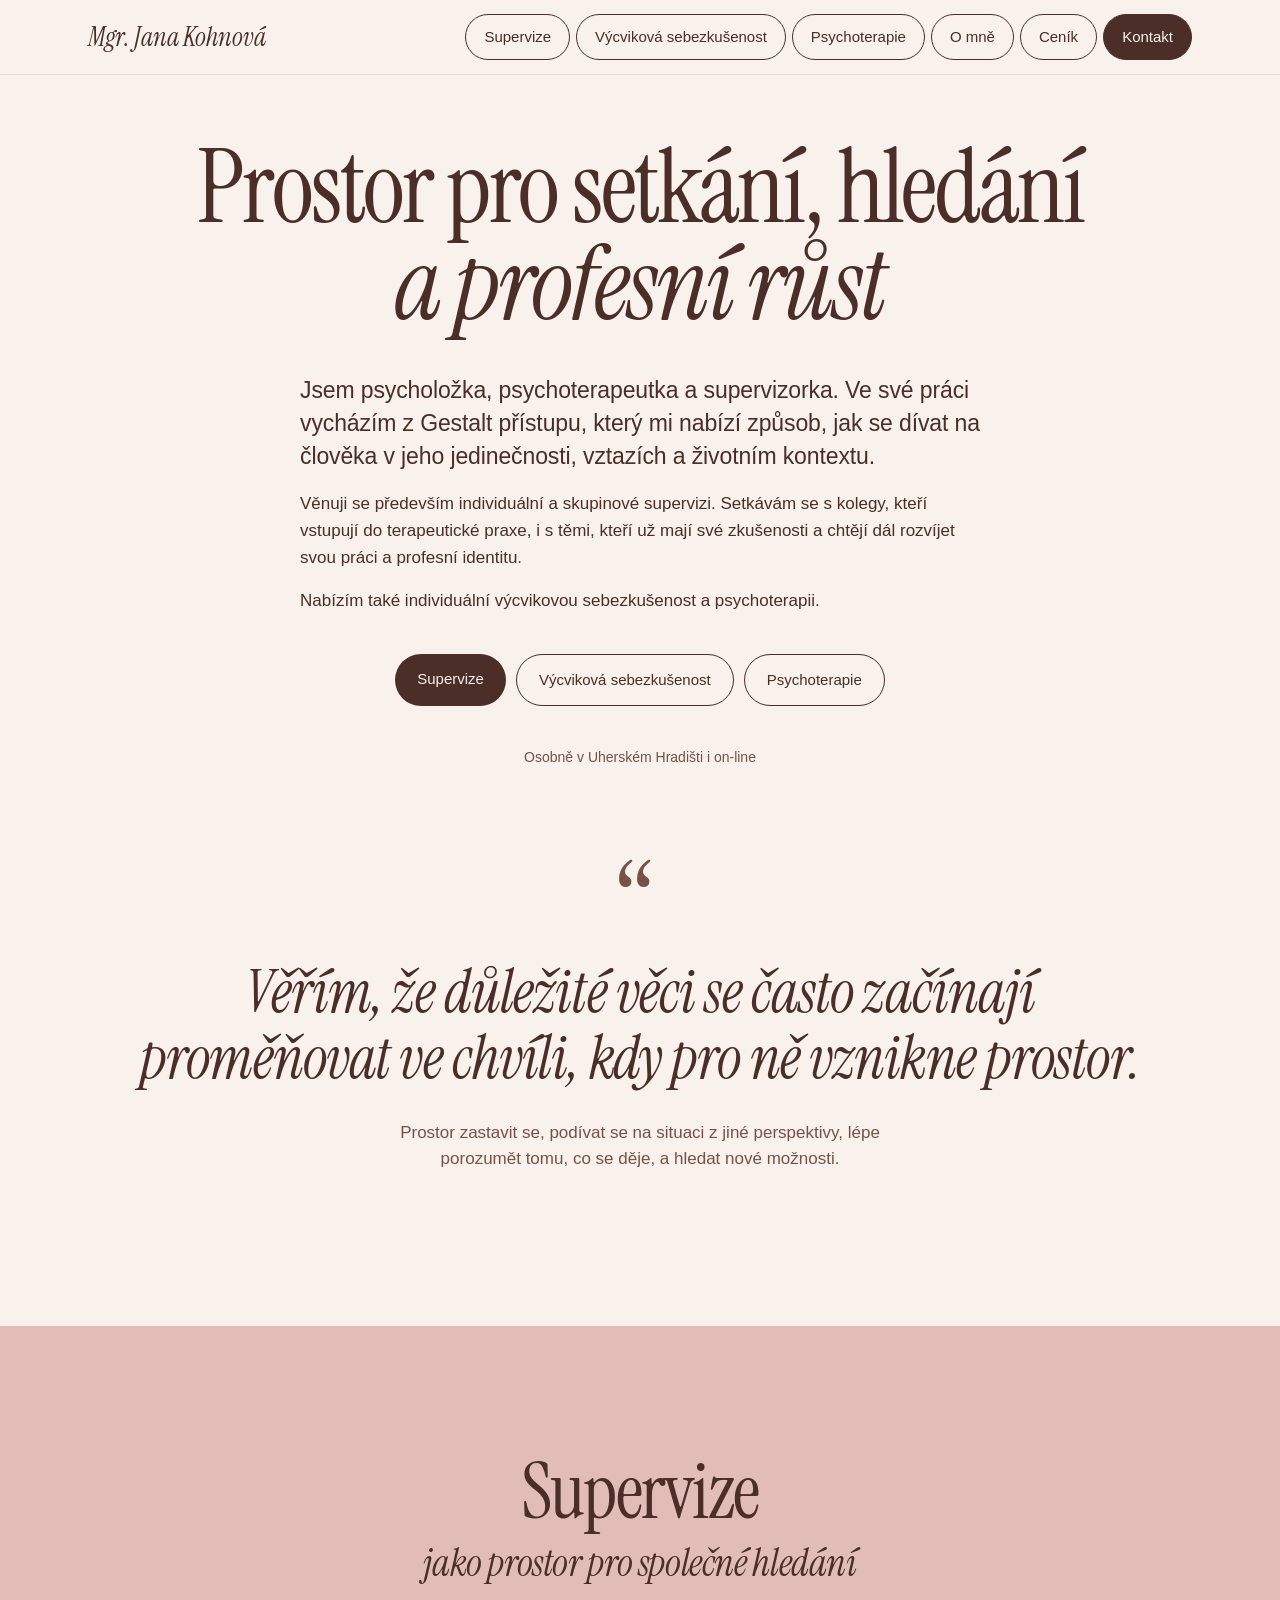
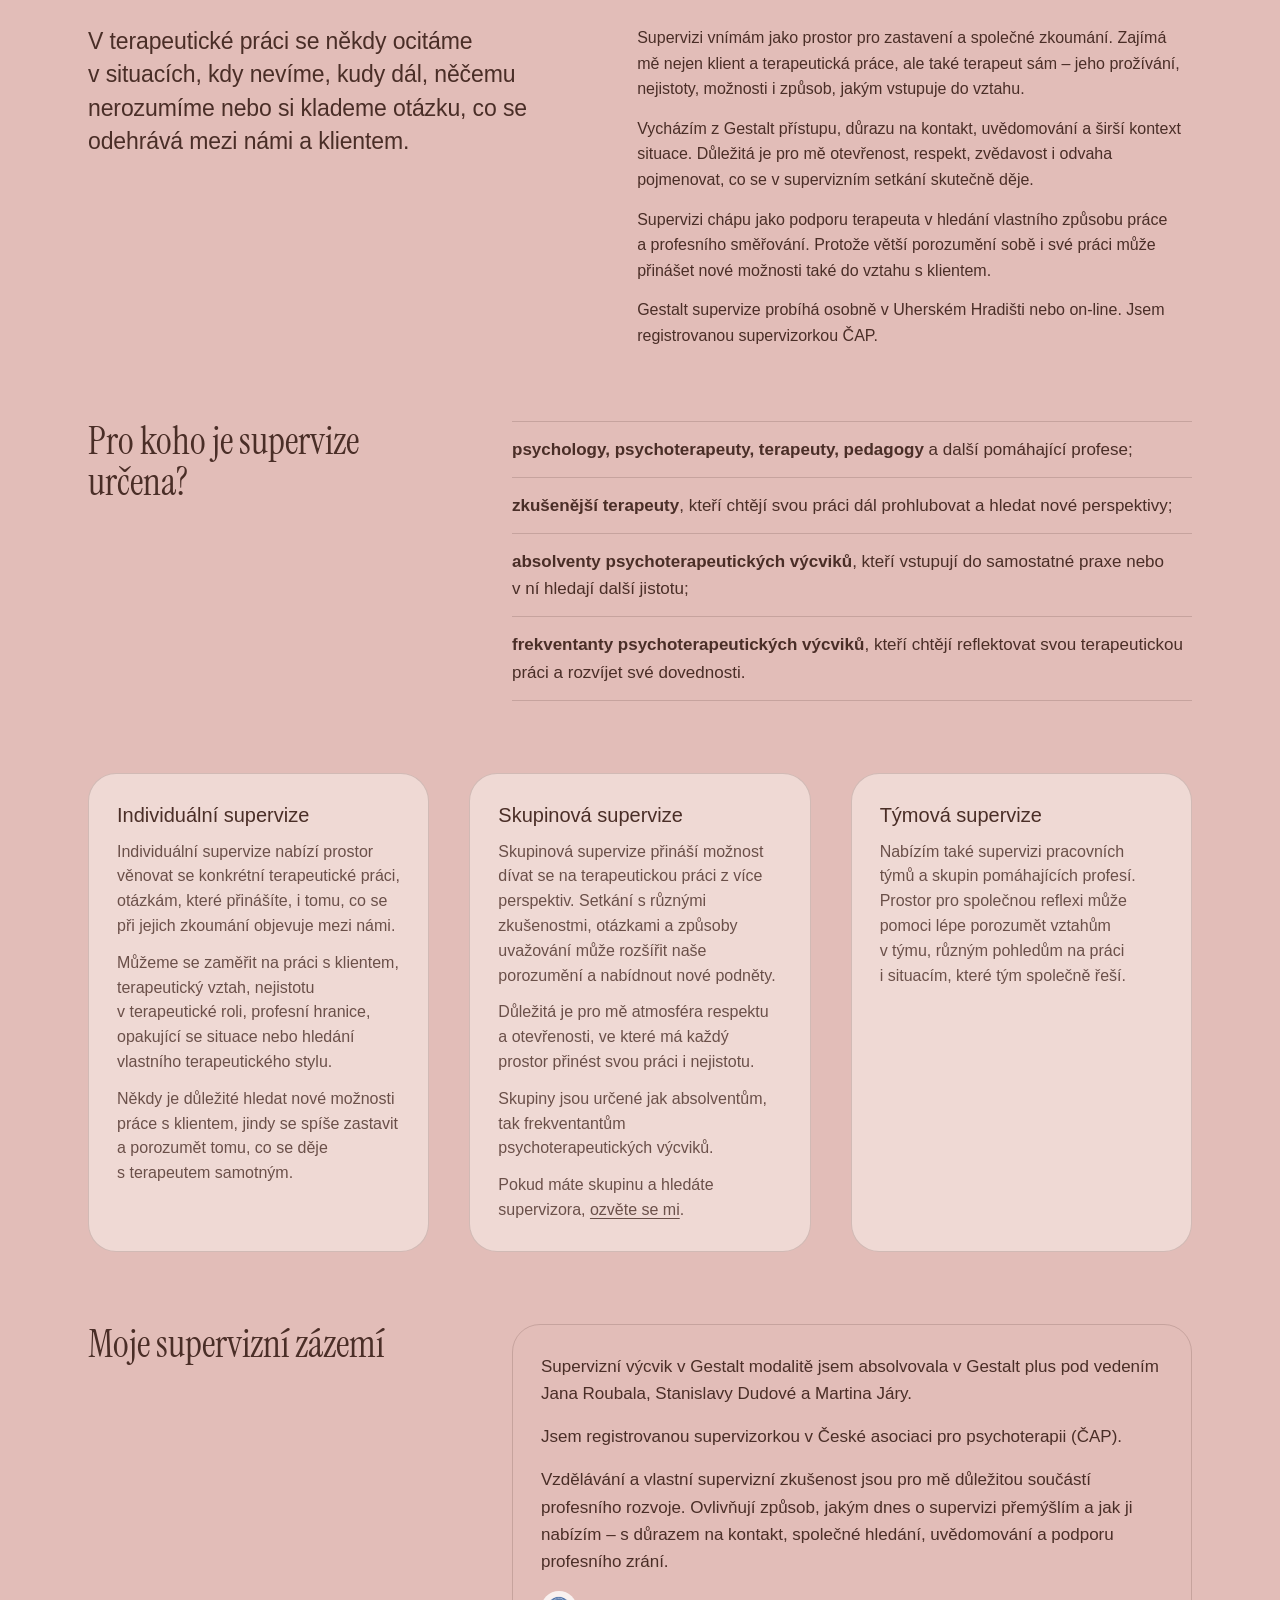
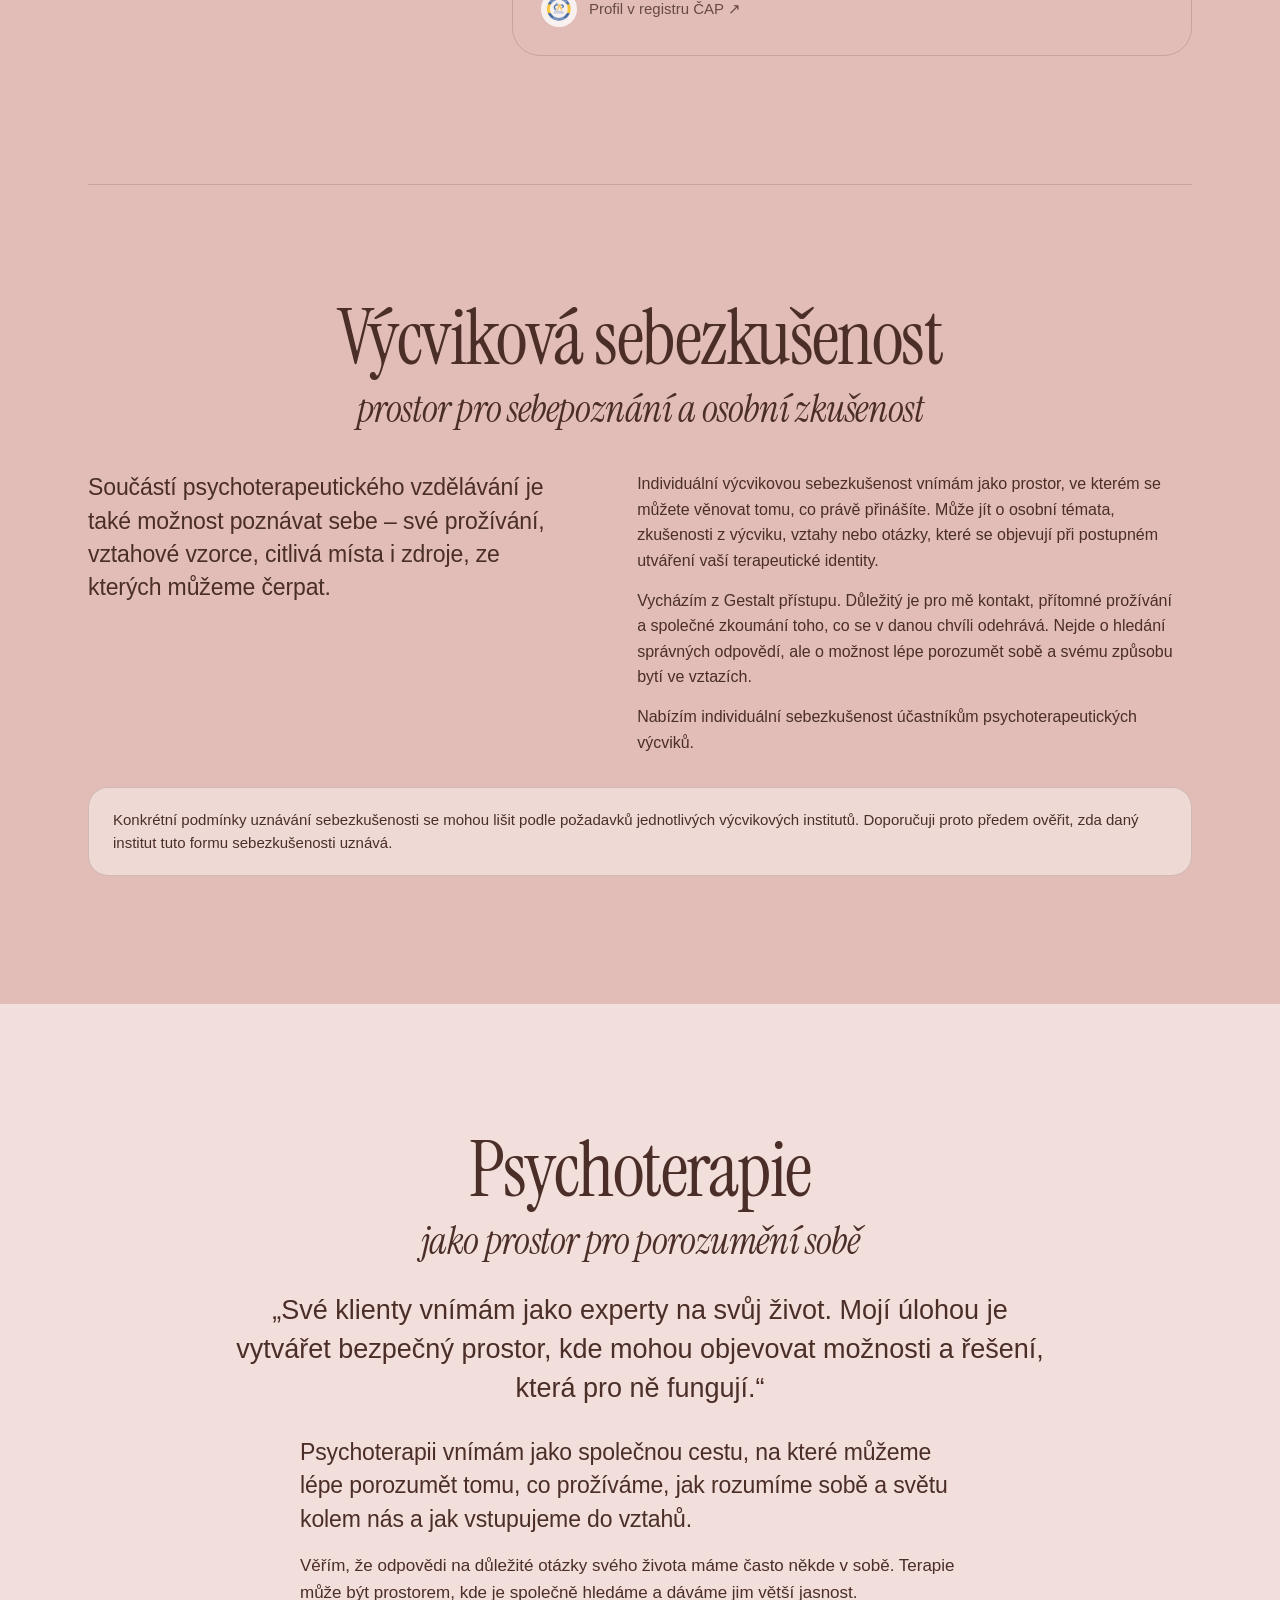
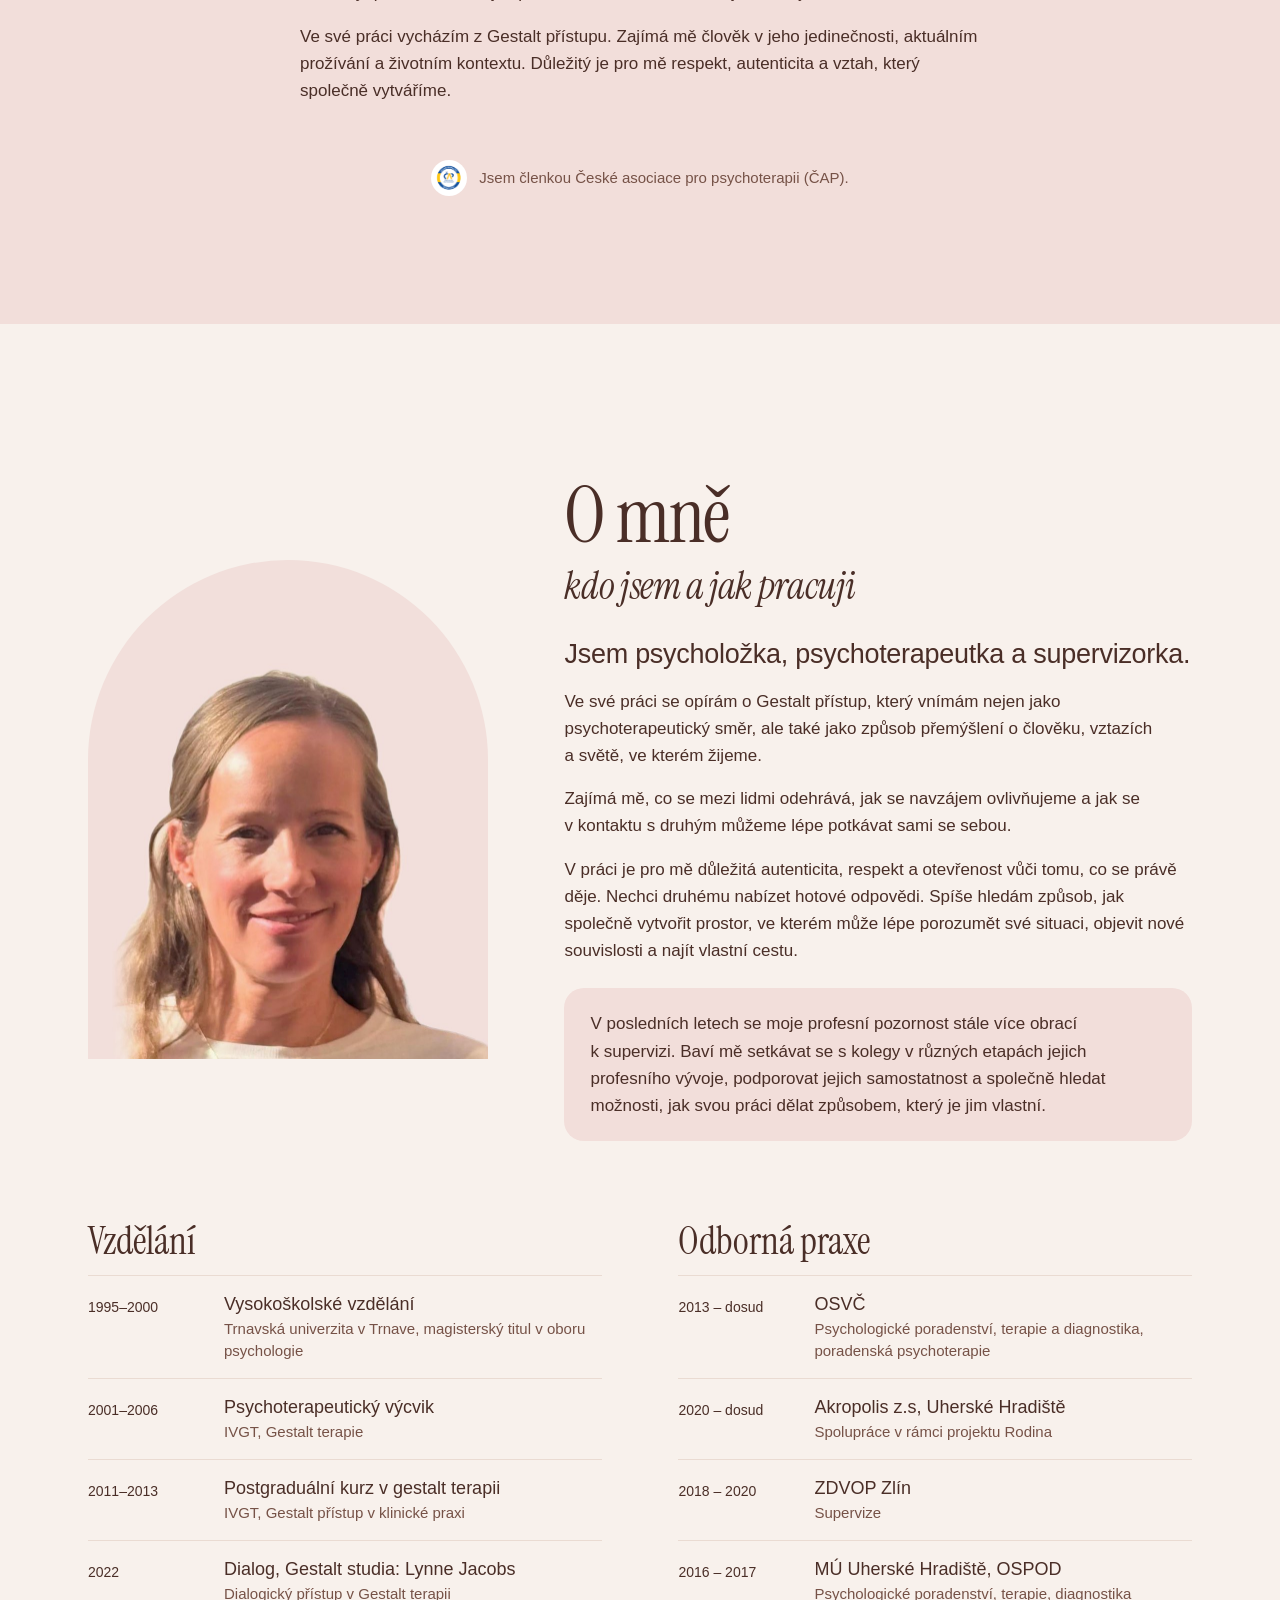
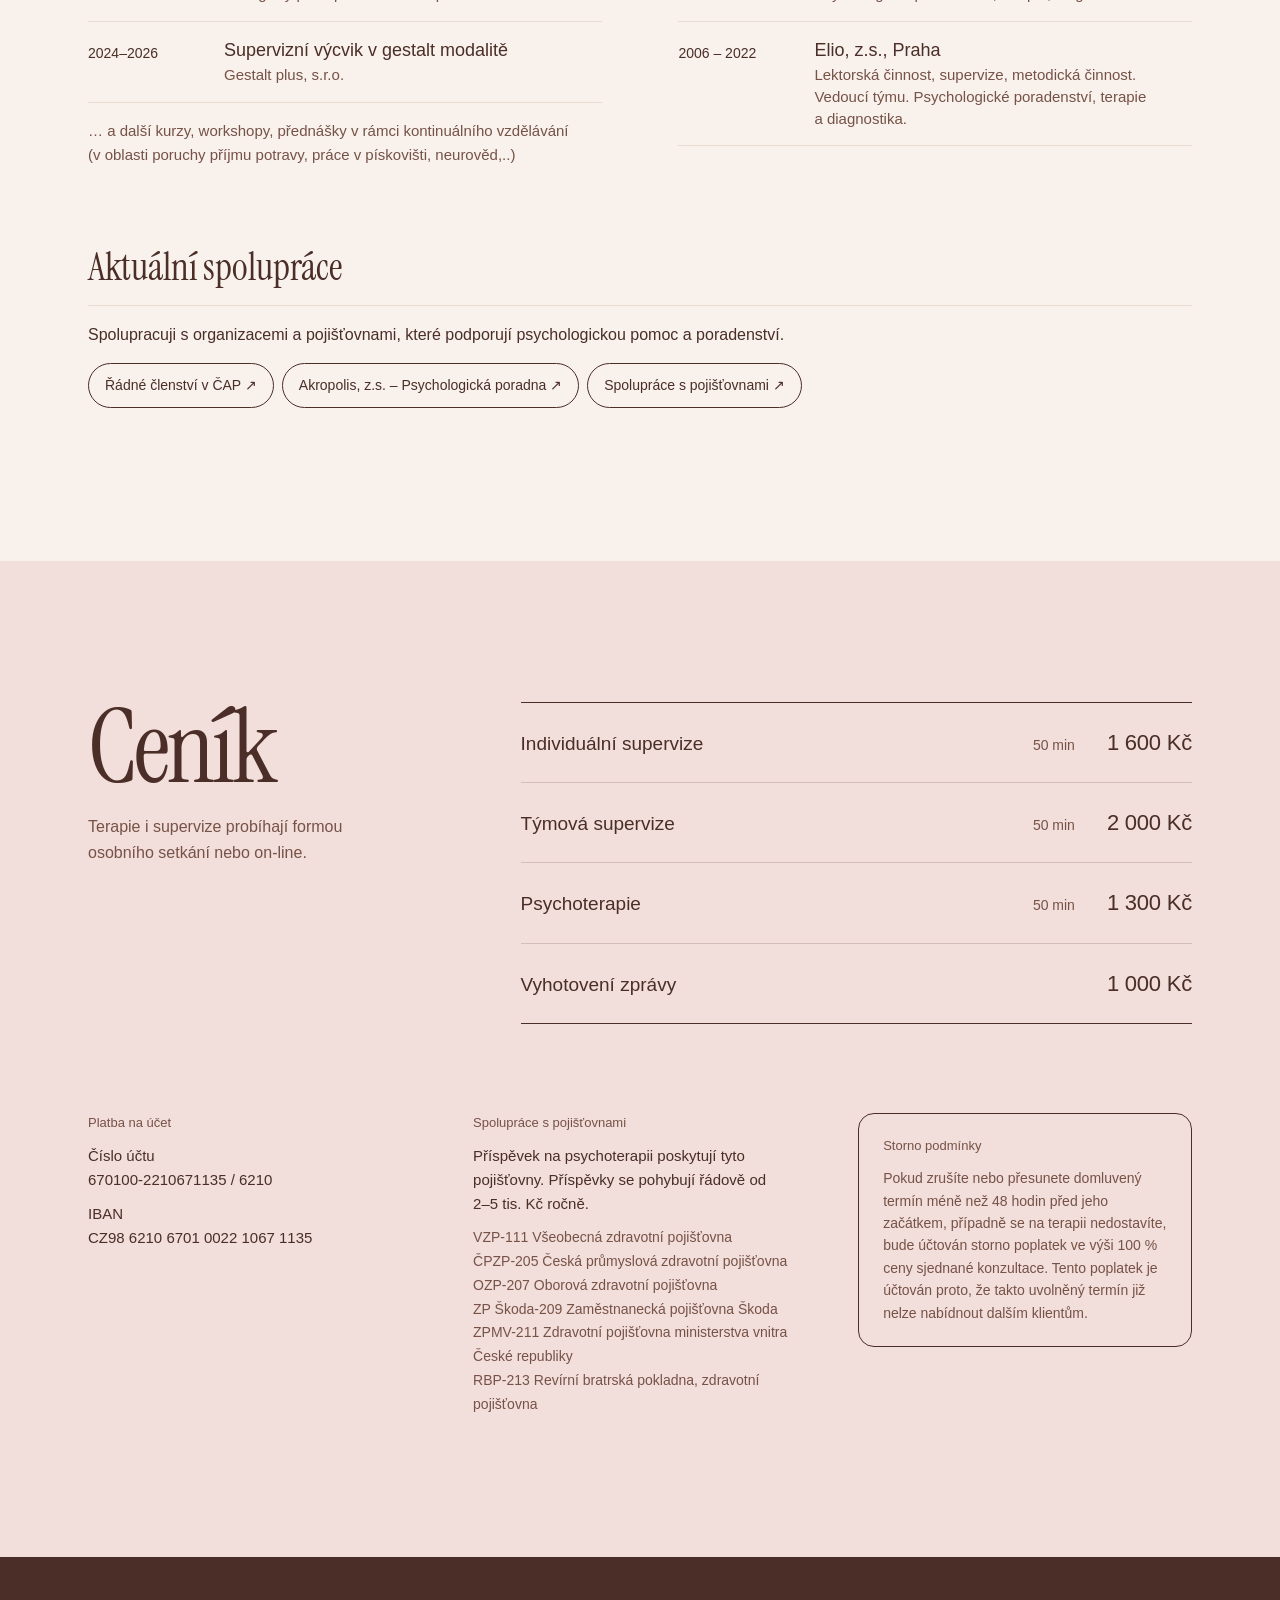
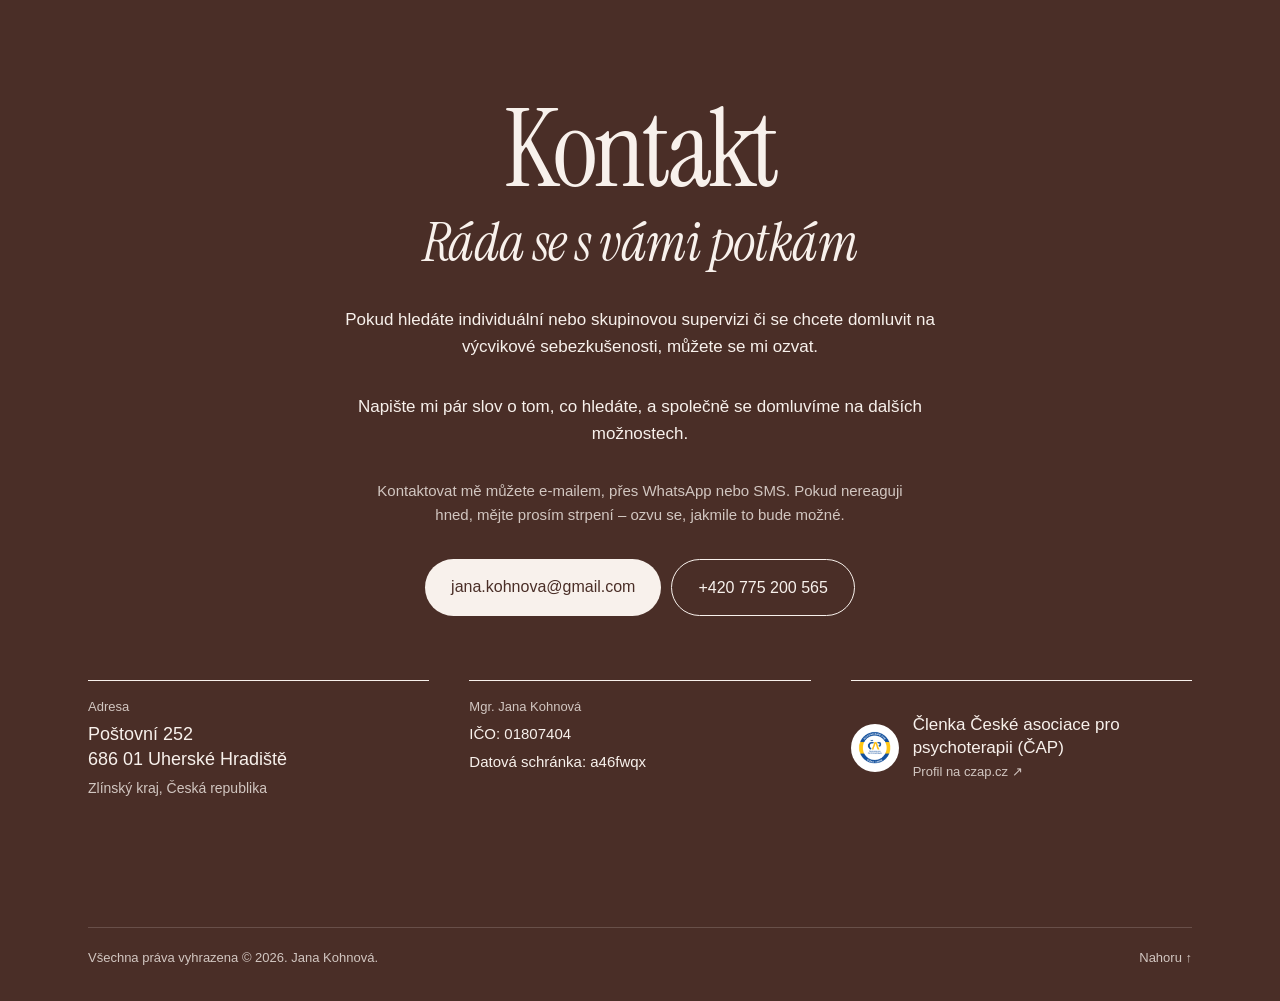
==== commit abe30c68: "Reorder supervision audience: psychologists first, trainees last Co-Authored-By: Claude Opus 5.5 <no" ====
--- a/index.html
+++ b/index.html
@@ -98,10 +98,10 @@
           
         </div>
         <ul style="flex: 2 1 520px; margin: 0; padding: 0; list-style: none">
+          <li style="padding: 14px 0; border-top: 1px solid var(--bandLine);"><strong style="font-weight: 600">psychology, psychoterapeuty, terapeuty, pedagogy</strong> a&nbsp;další pomáhající profese;</li>
+          <li style="padding: 14px 0; border-top: 1px solid var(--bandLine);"><strong style="font-weight: 600">zkušenější terapeuty</strong>, kteří chtějí svou práci dál prohlubovat a&nbsp;hledat nové perspektivy;</li>
           <li style="padding: 14px 0; border-top: 1px solid var(--bandLine);"><strong style="font-weight: 600">absolventy psychoterapeutických výcviků</strong>, kteří vstupují do samostatné praxe nebo v&nbsp;ní hledají další jistotu;</li>
-          <li style="padding: 14px 0; border-top: 1px solid var(--bandLine);"><strong style="font-weight: 600">frekventanty psychoterapeutických výcviků</strong>, kteří chtějí reflektovat svou terapeutickou práci a&nbsp;rozvíjet své dovednosti;</li>
-          <li style="padding: 14px 0; border-top: 1px solid var(--bandLine);"><strong style="font-weight: 600">zkušenější terapeuty</strong>, kteří chtějí svou práci dál prohlubovat a&nbsp;hledat nové perspektivy;</li>
-          <li style="padding: 14px 0; border-top: 1px solid var(--bandLine); border-bottom: 1px solid var(--bandLine);"><strong style="font-weight: 600">psychology, psychoterapeuty, terapeuty, pedagogy</strong> a&nbsp;další pomáhající profese.</li>
+          <li style="padding: 14px 0; border-top: 1px solid var(--bandLine); border-bottom: 1px solid var(--bandLine);"><strong style="font-weight: 600">frekventanty psychoterapeutických výcviků</strong>, kteří chtějí reflektovat svou terapeutickou práci a&nbsp;rozvíjet své dovednosti.</li>
         </ul>
       </div>
       <div style="display: grid; grid-template-columns: repeat(auto-fit, minmax(280px, 1fr)); gap: 40px">
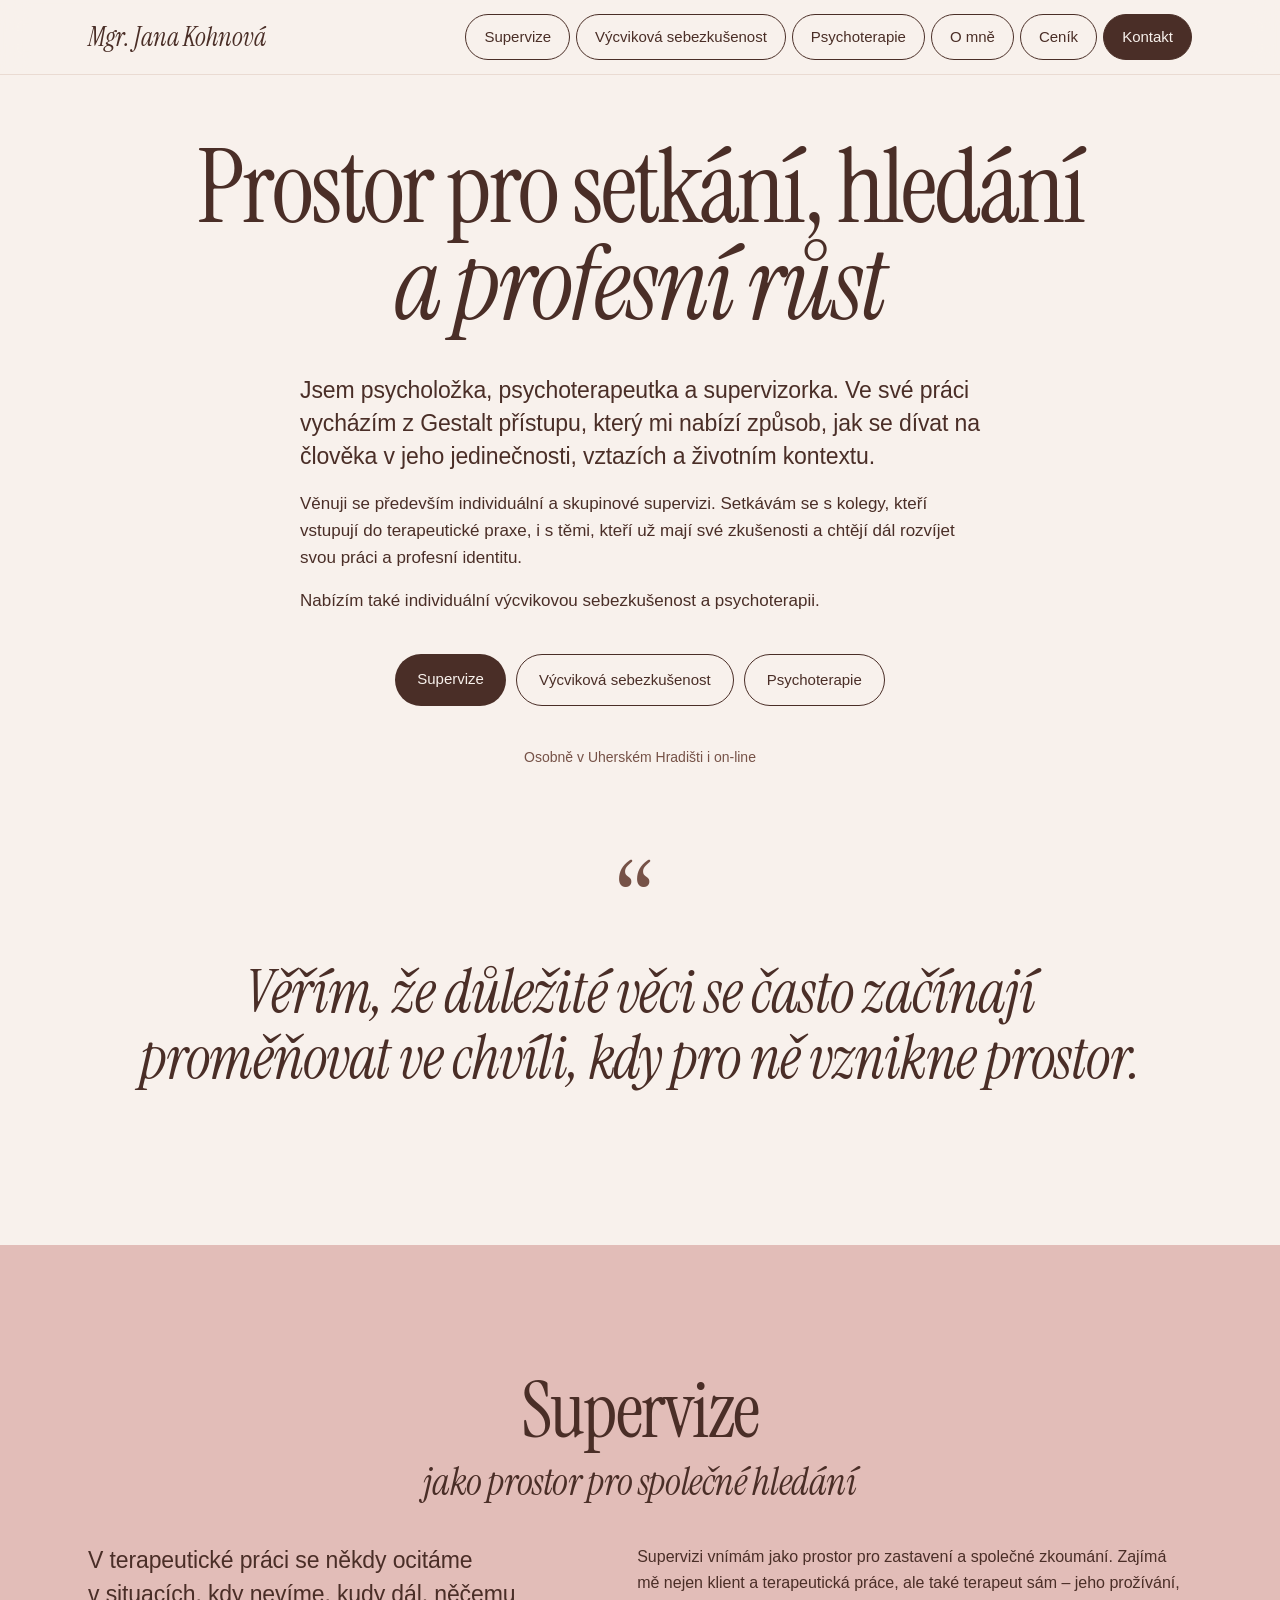
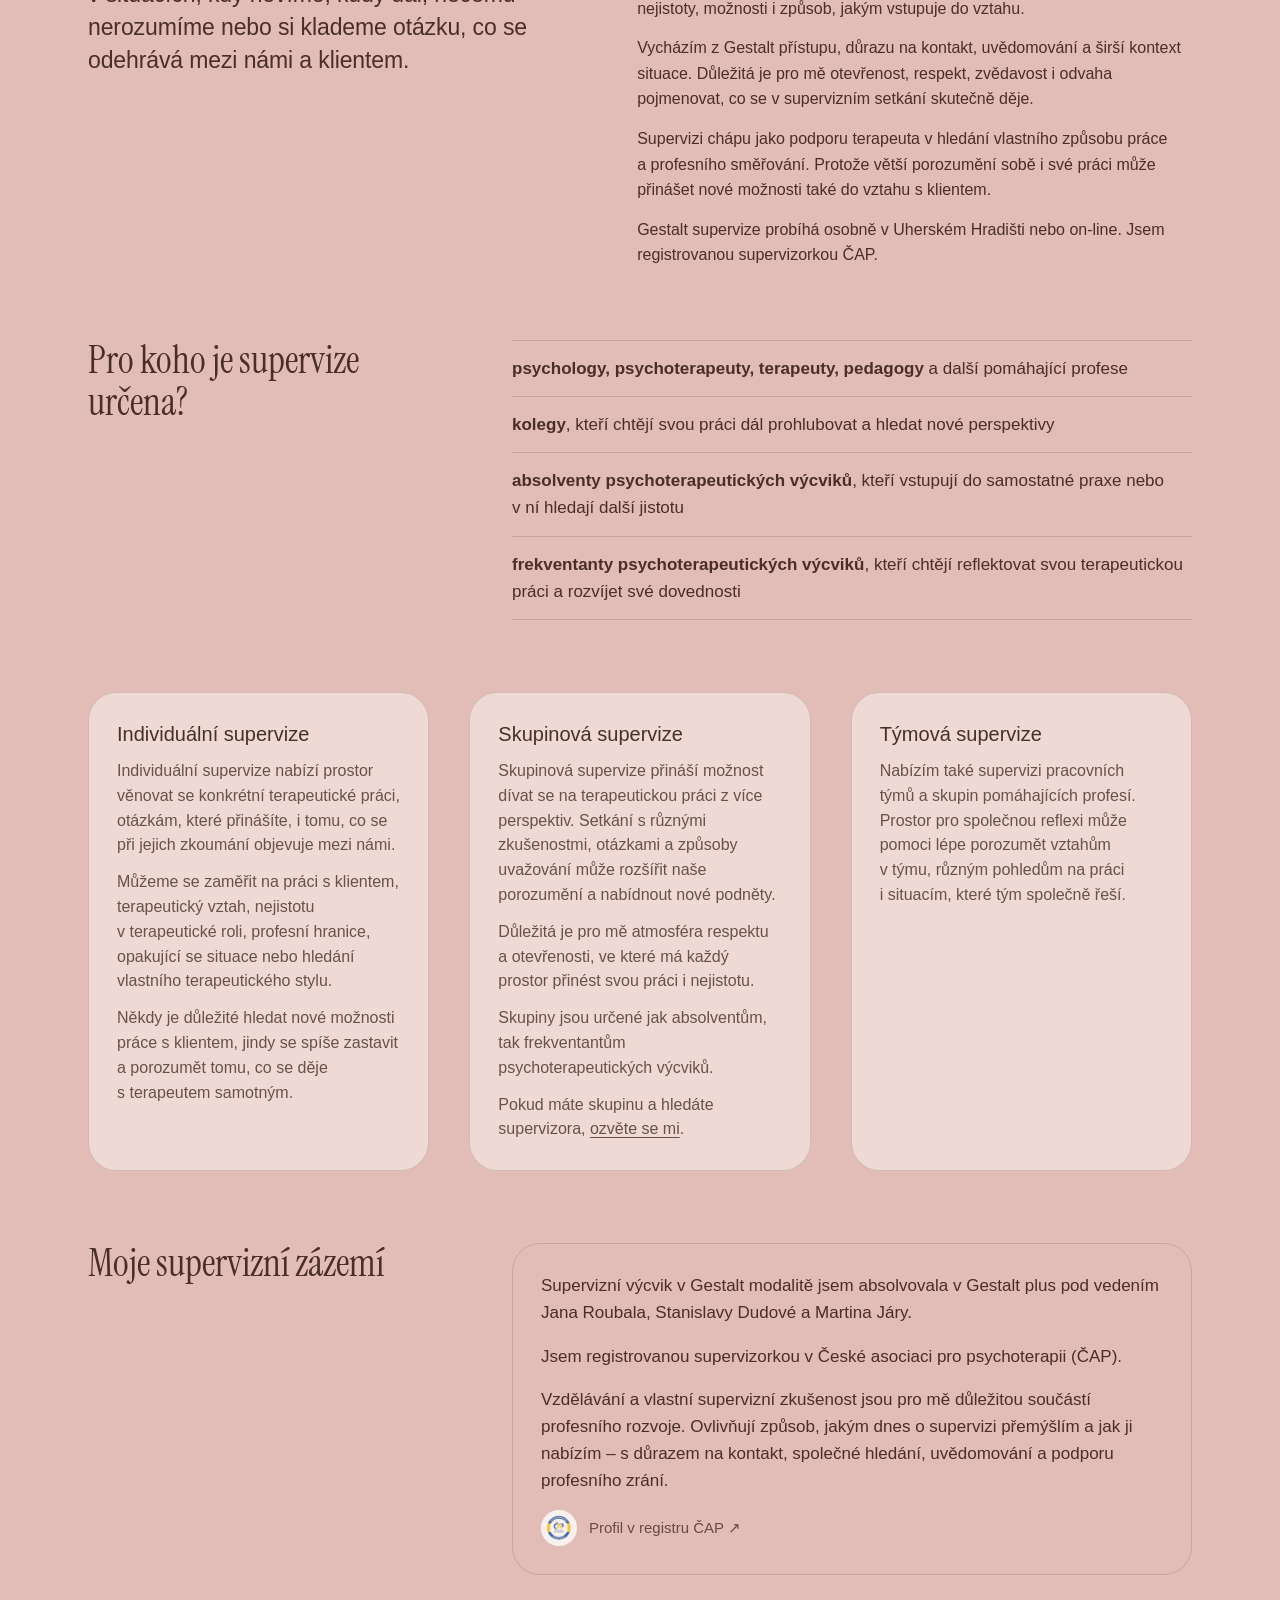
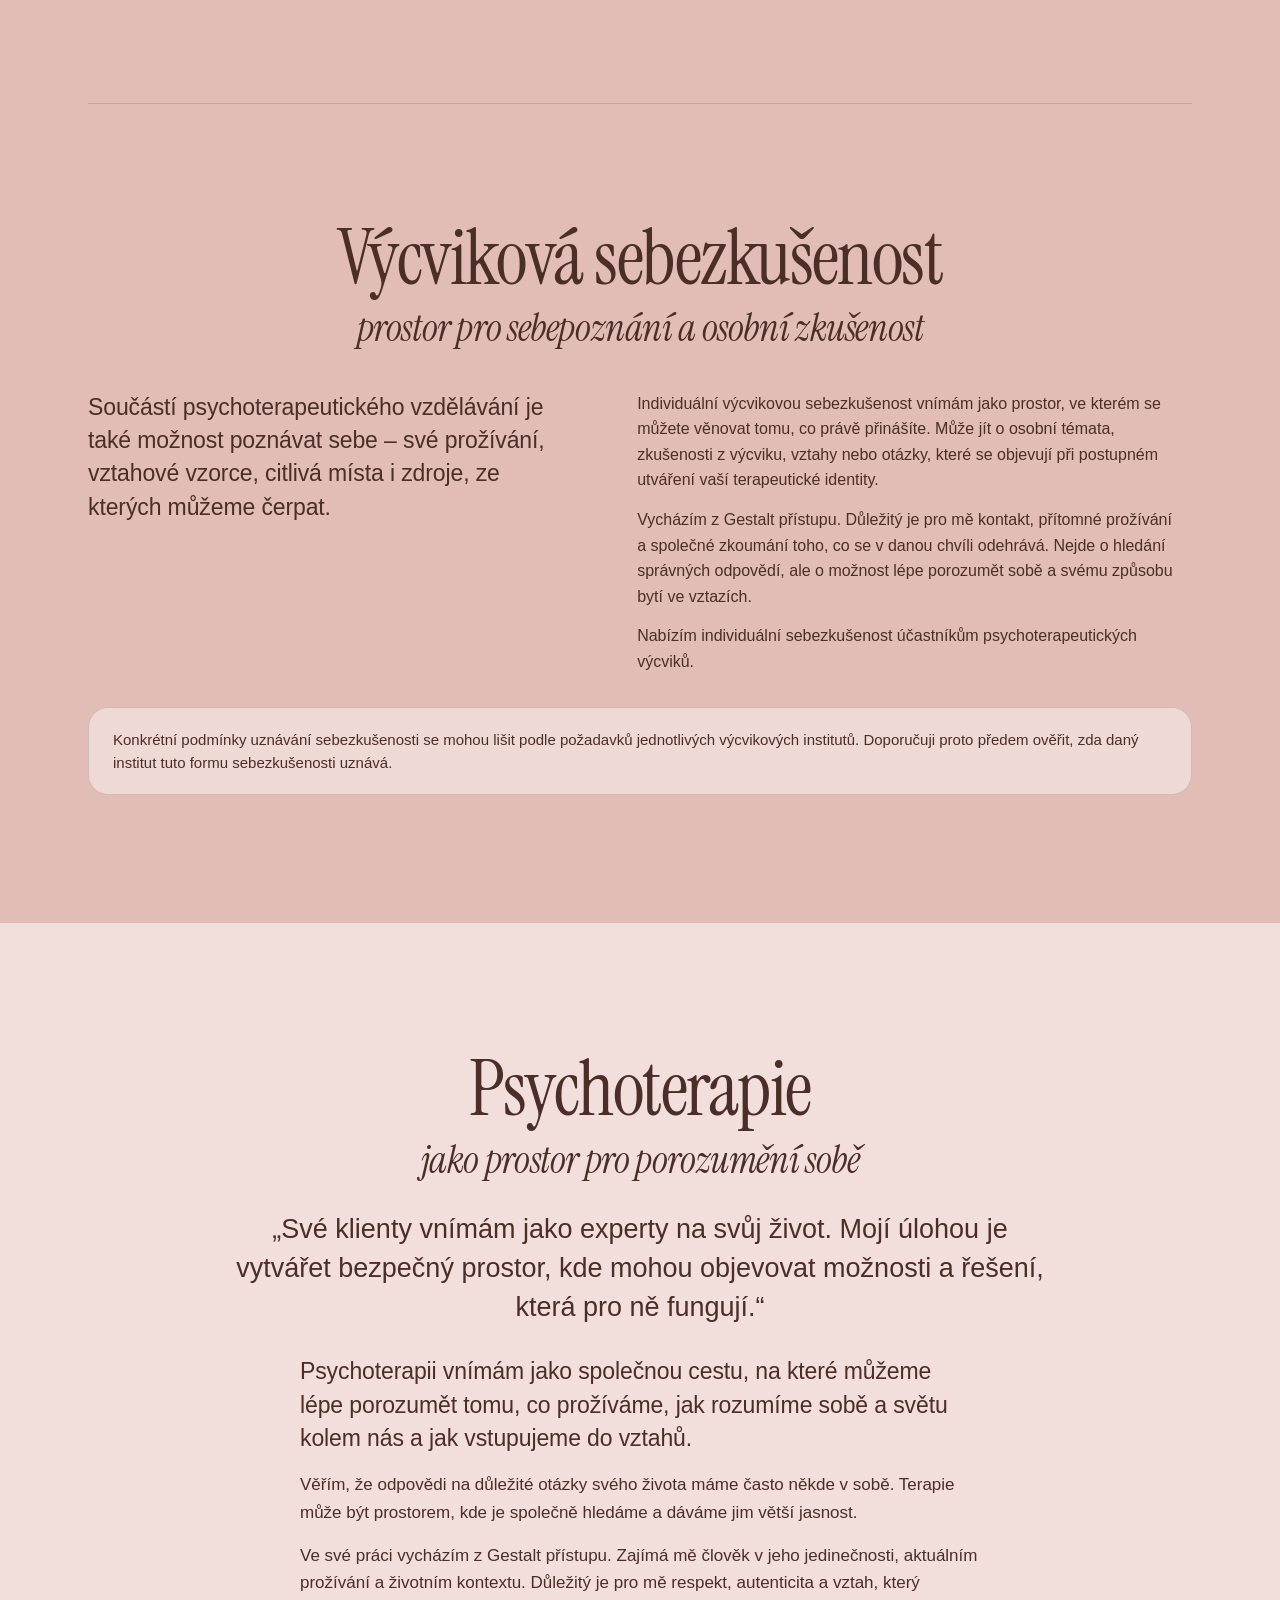
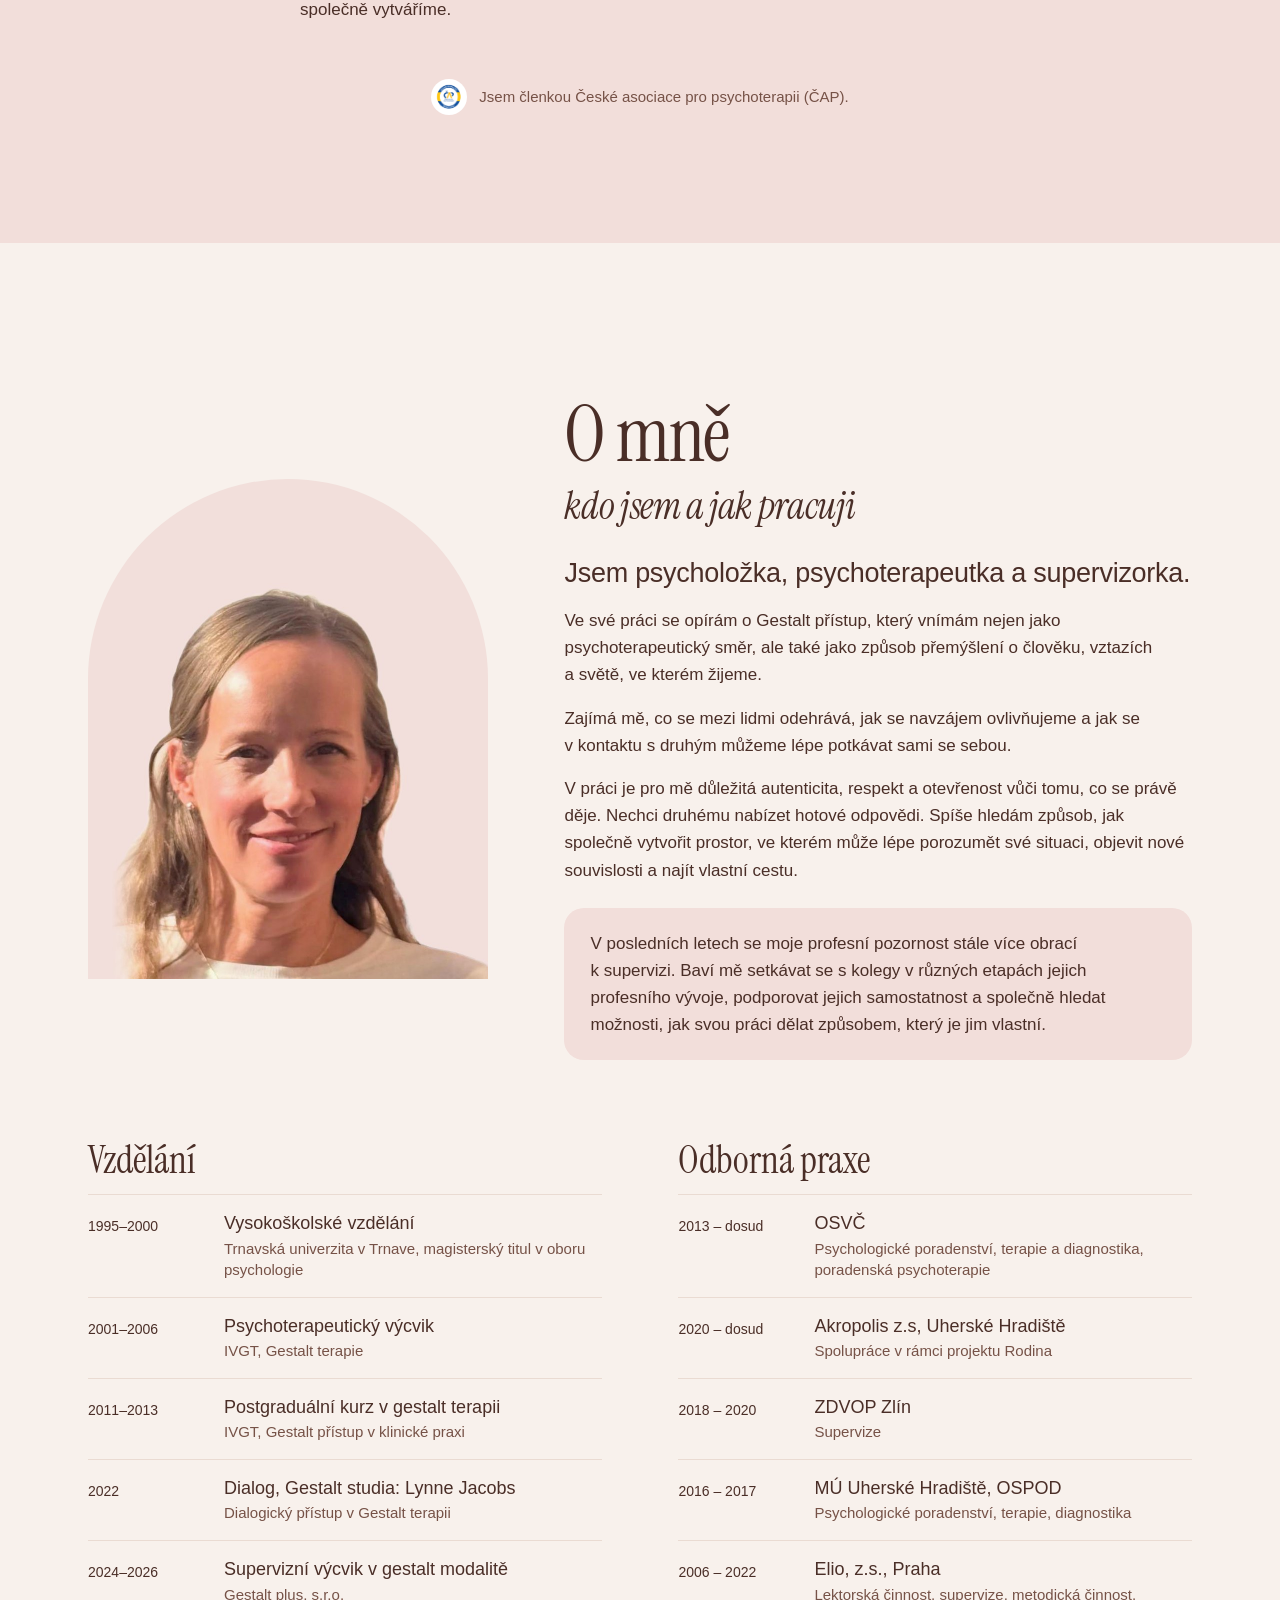
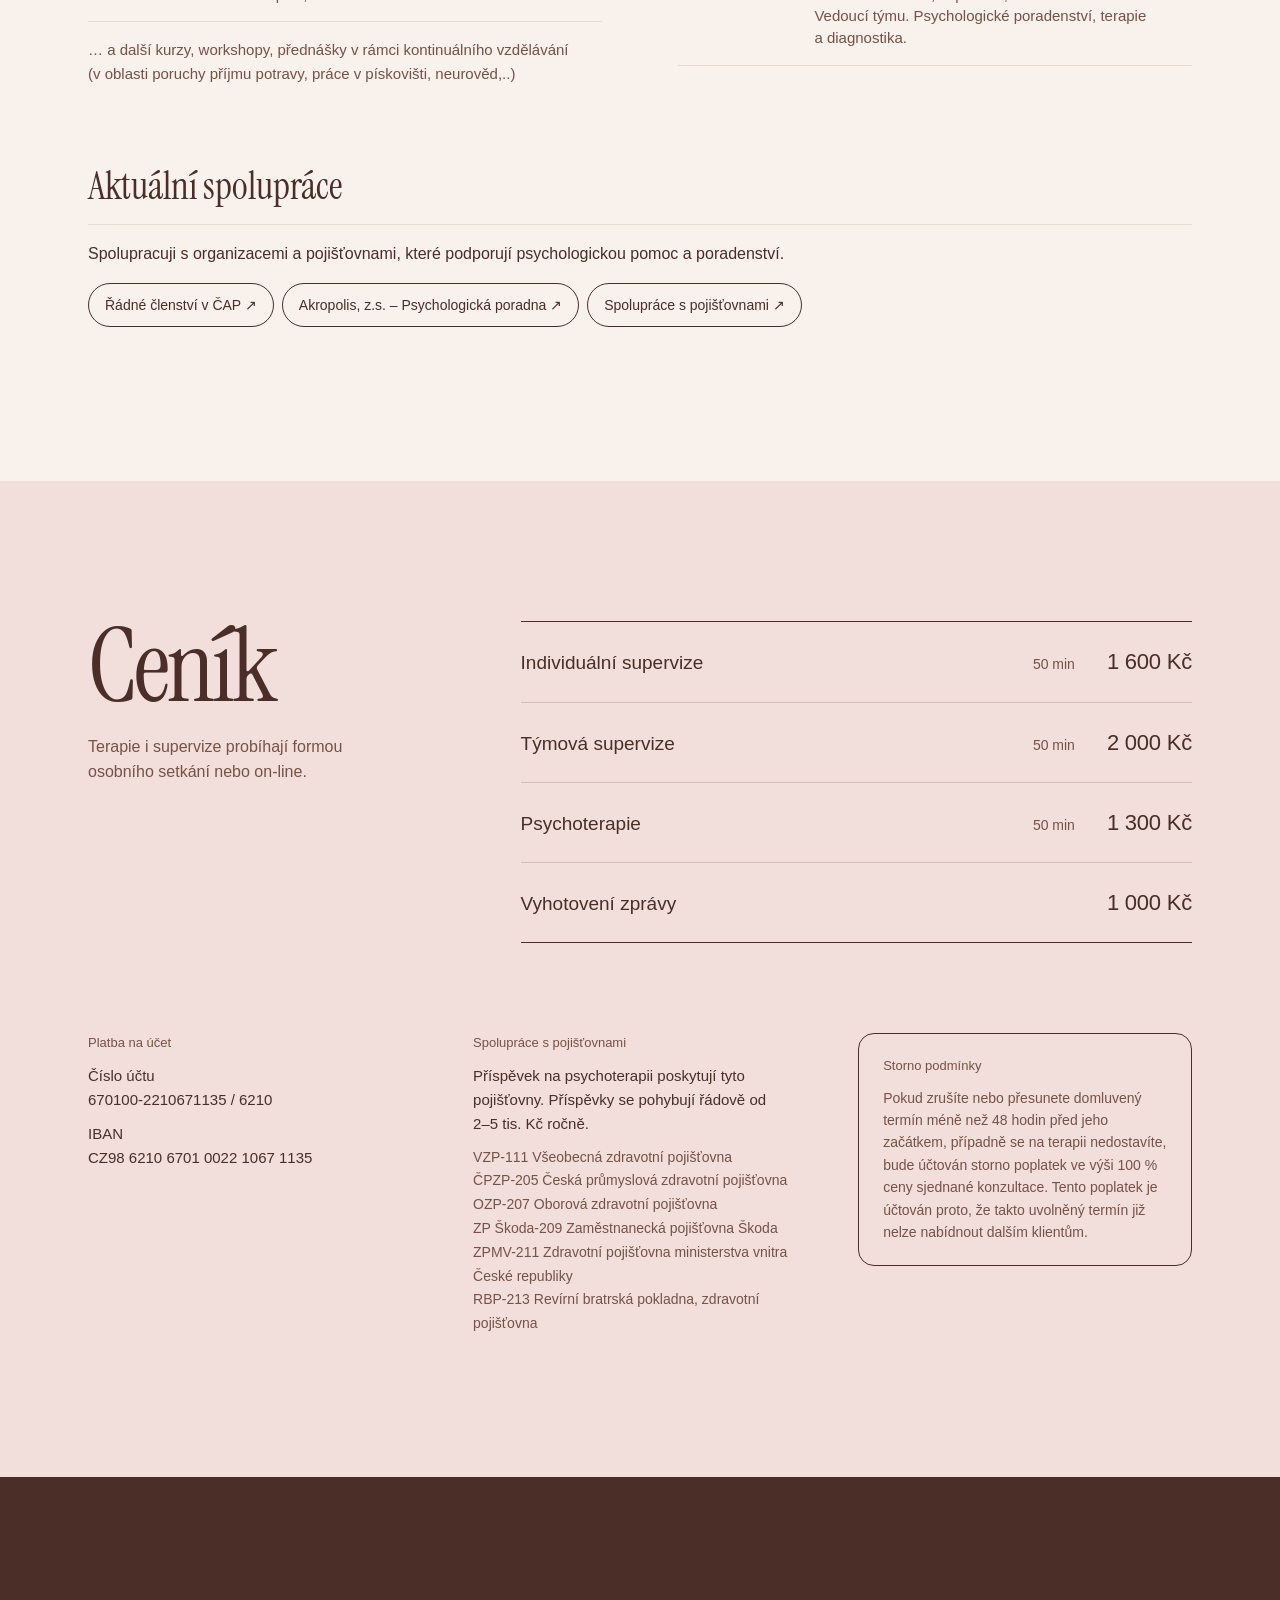
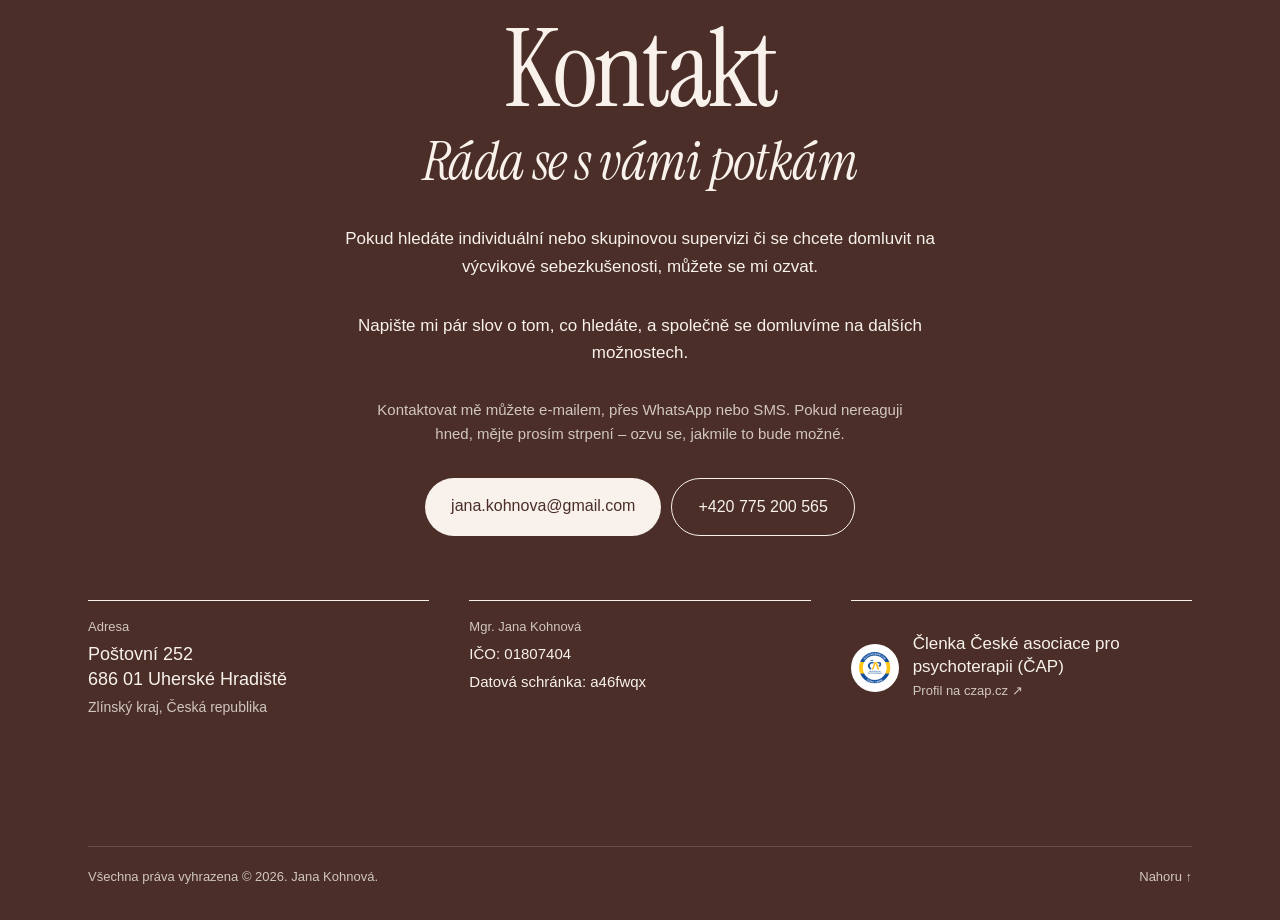
==== commit 51fd9df0: "Apply canvas edits: drop hero subline, 'kolegy', list without punctuation Co-Authored-By: Claude Opu" ====
--- a/index.html
+++ b/index.html
@@ -74,7 +74,7 @@
     <div style="max-width: 1100px; margin: 0 auto; padding: 0 clamp(20px, 4vw, 48px) clamp(104px, 12vw, 168px); display: flex; flex-direction: column; align-items: center; gap: 28px; text-align: center">
       <span aria-hidden="true" style="font-family: 'Instrument Serif', serif; font-size: 120px; line-height: 0.5; height: 48px; color: var(--muted)">“</span>
       <blockquote style="margin: 0; font-family: 'Instrument Serif', serif; font-style: italic; font-weight: 400; font-size: clamp(34px, 4.6vw, 64px); line-height: 1.12; letter-spacing: -0.015em; text-wrap: balance">Věřím, že důležité věci se často začínají proměňovat ve chvíli, kdy pro ně vznikne prostor.</blockquote>
-      <p style="margin: 0; max-width: 560px; font-size: 17px; line-height: 1.55; color: var(--muted)">Prostor zastavit se, podívat se na situaci z&#160;jiné perspektivy, lépe porozumět tomu, co se děje, a&#160;hledat nové možnosti.</p>
+      
     </div>
   </section>
 
@@ -98,10 +98,10 @@
           
         </div>
         <ul style="flex: 2 1 520px; margin: 0; padding: 0; list-style: none">
-          <li style="padding: 14px 0; border-top: 1px solid var(--bandLine);"><strong style="font-weight: 600">psychology, psychoterapeuty, terapeuty, pedagogy</strong> a&nbsp;další pomáhající profese;</li>
-          <li style="padding: 14px 0; border-top: 1px solid var(--bandLine);"><strong style="font-weight: 600">zkušenější terapeuty</strong>, kteří chtějí svou práci dál prohlubovat a&nbsp;hledat nové perspektivy;</li>
-          <li style="padding: 14px 0; border-top: 1px solid var(--bandLine);"><strong style="font-weight: 600">absolventy psychoterapeutických výcviků</strong>, kteří vstupují do samostatné praxe nebo v&nbsp;ní hledají další jistotu;</li>
-          <li style="padding: 14px 0; border-top: 1px solid var(--bandLine); border-bottom: 1px solid var(--bandLine);"><strong style="font-weight: 600">frekventanty psychoterapeutických výcviků</strong>, kteří chtějí reflektovat svou terapeutickou práci a&nbsp;rozvíjet své dovednosti.</li>
+          <li style="padding: 14px 0; border-top: 1px solid var(--bandLine);"><strong style="font-weight: 600">psychology, psychoterapeuty, terapeuty, pedagogy</strong> a&nbsp;další pomáhající profese</li>
+          <li style="padding: 14px 0; border-top: 1px solid var(--bandLine);"><strong style="font-weight: 600">kolegy</strong>, kteří chtějí svou práci dál prohlubovat a&nbsp;hledat nové perspektivy</li>
+          <li style="padding: 14px 0; border-top: 1px solid var(--bandLine);"><strong style="font-weight: 600">absolventy psychoterapeutických výcviků</strong>, kteří vstupují do samostatné praxe nebo v&nbsp;ní hledají další jistotu</li>
+          <li style="padding: 14px 0; border-top: 1px solid var(--bandLine); border-bottom: 1px solid var(--bandLine);"><strong style="font-weight: 600">frekventanty psychoterapeutických výcviků</strong>, kteří chtějí reflektovat svou terapeutickou práci a&nbsp;rozvíjet své dovednosti</li>
         </ul>
       </div>
       <div style="display: grid; grid-template-columns: repeat(auto-fit, minmax(280px, 1fr)); gap: 40px">
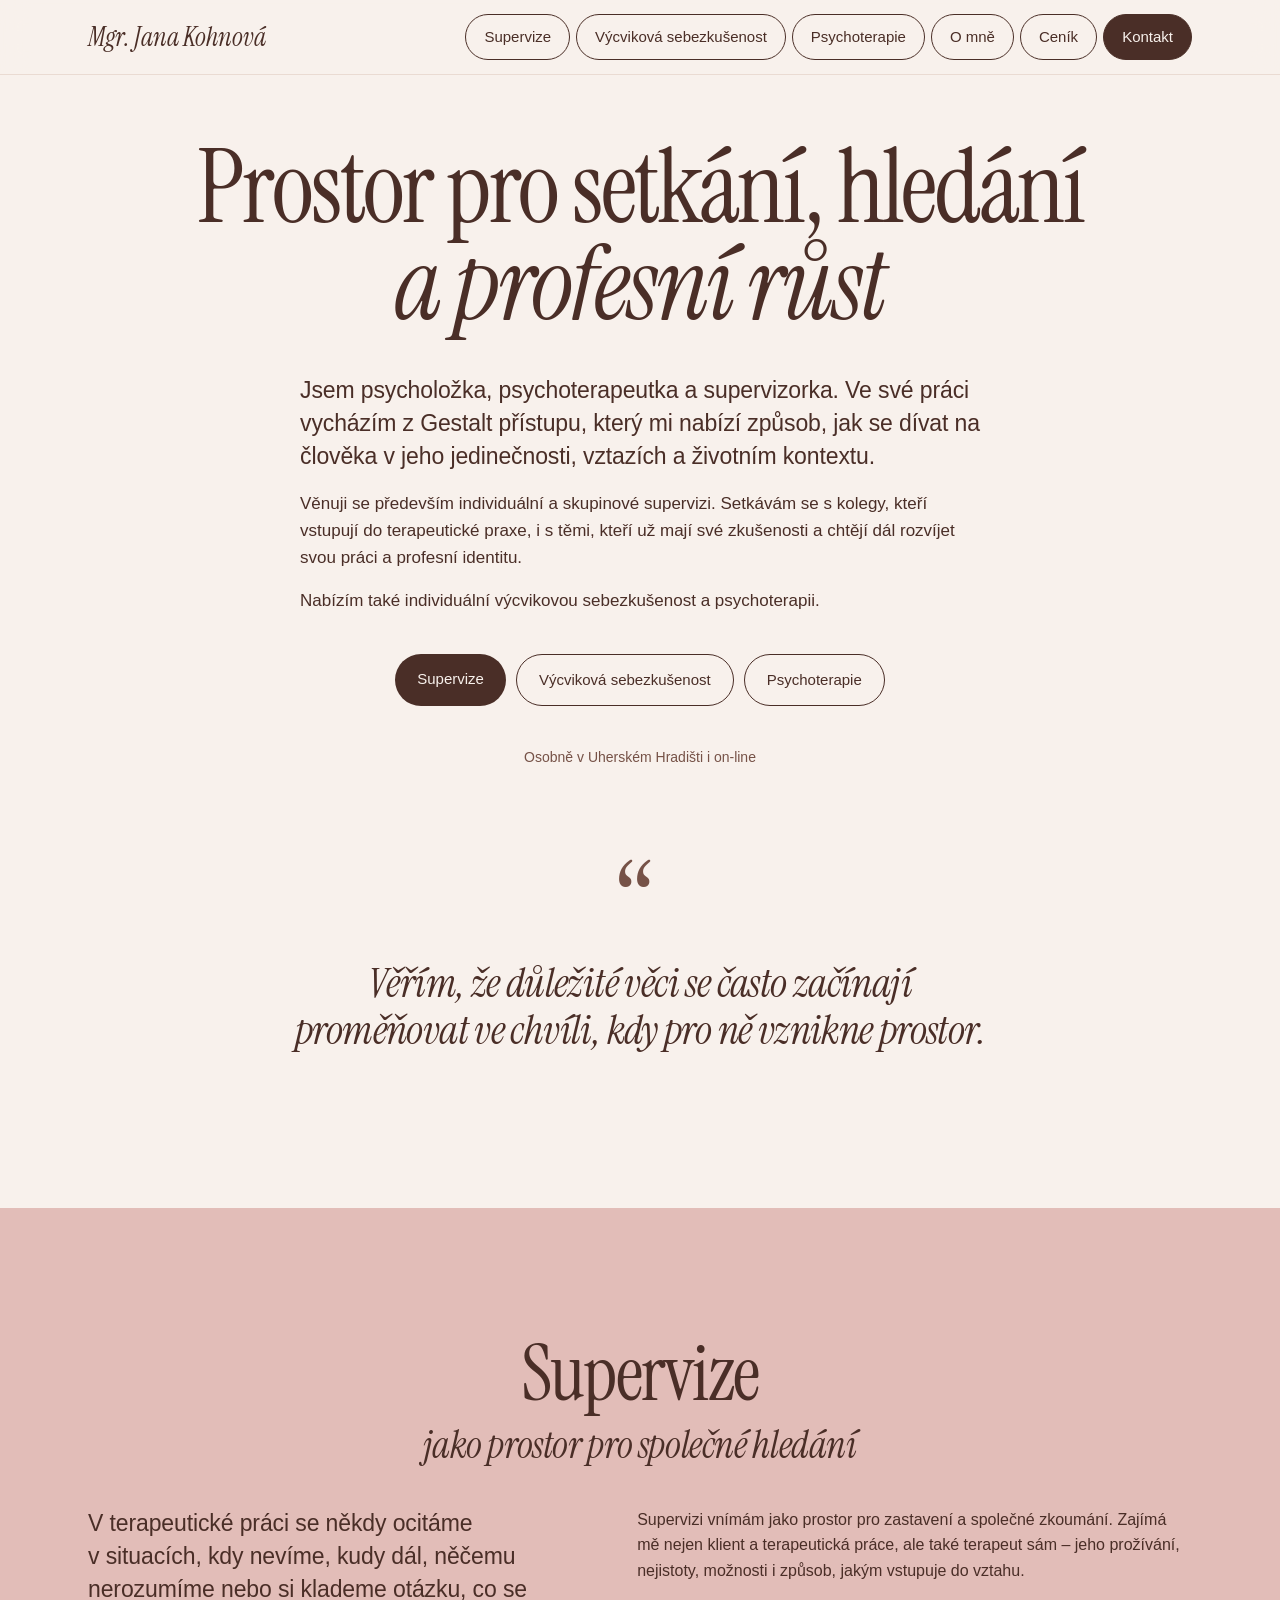
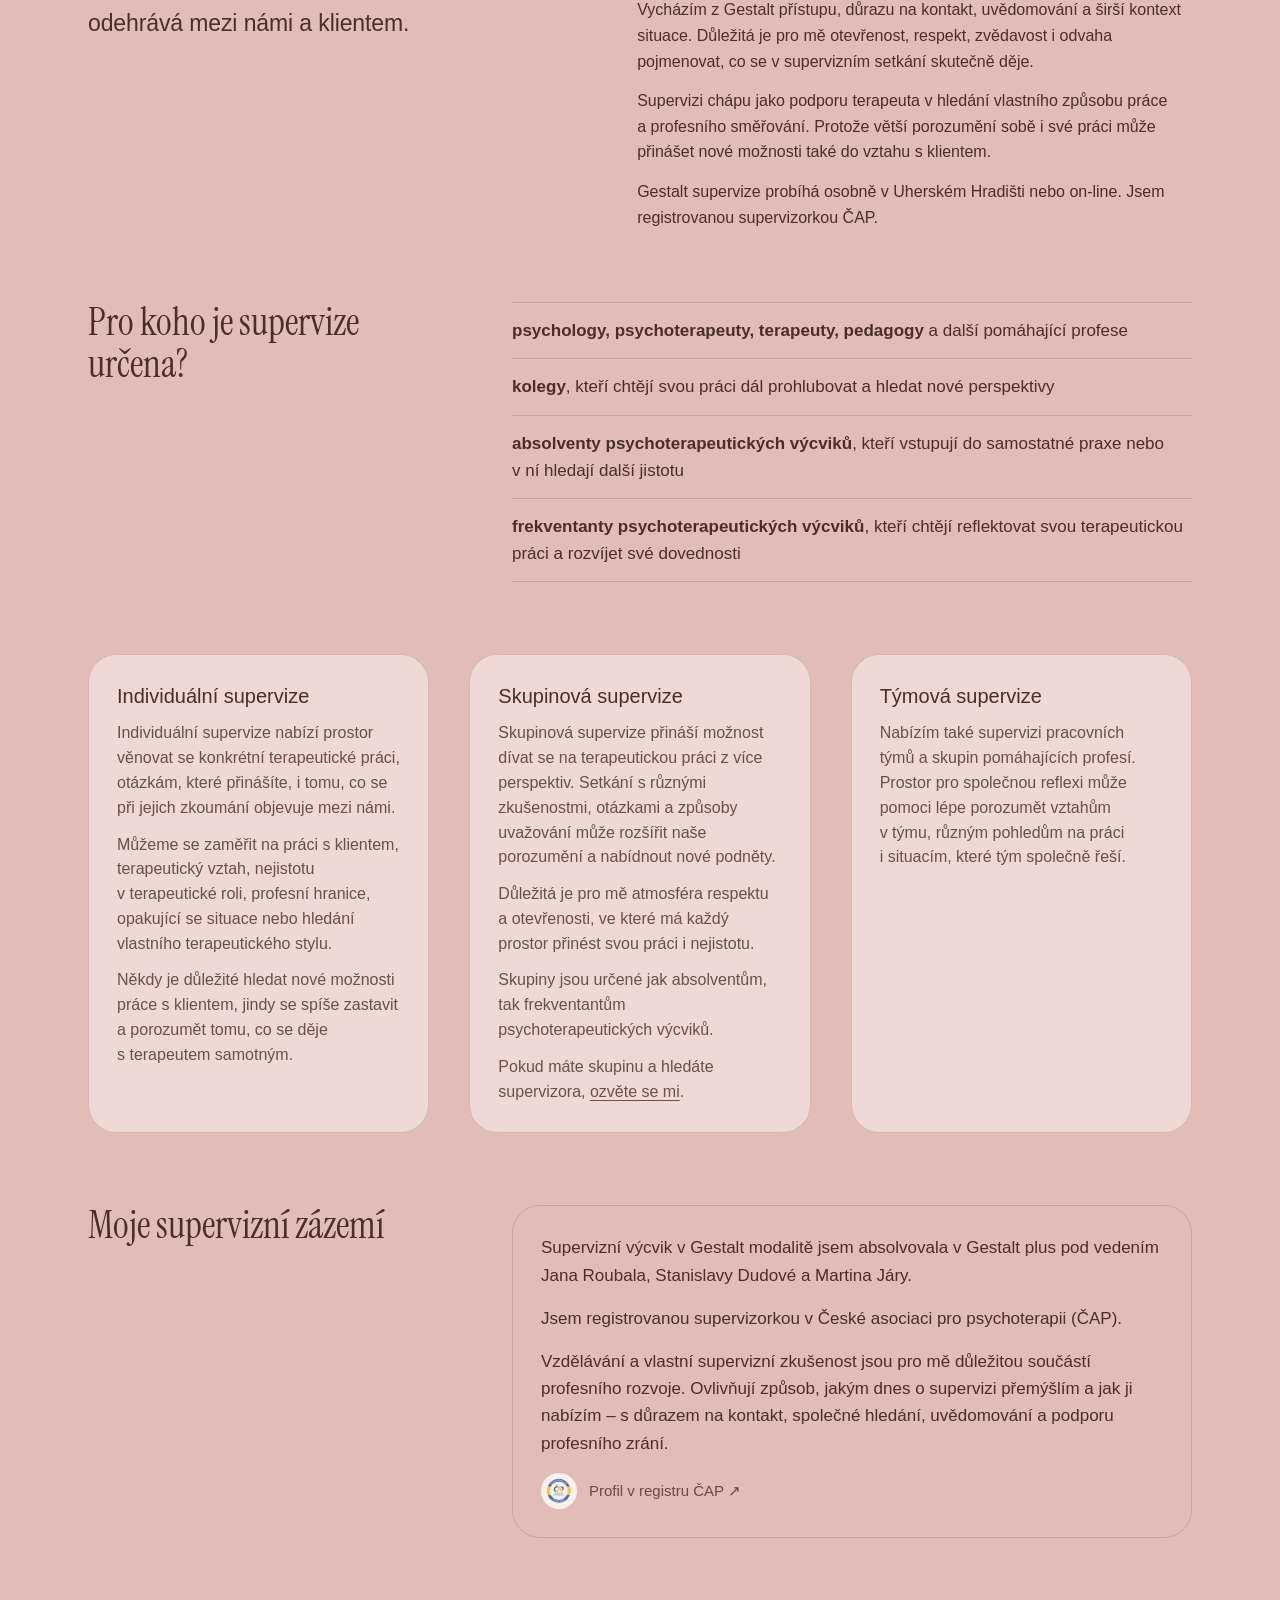
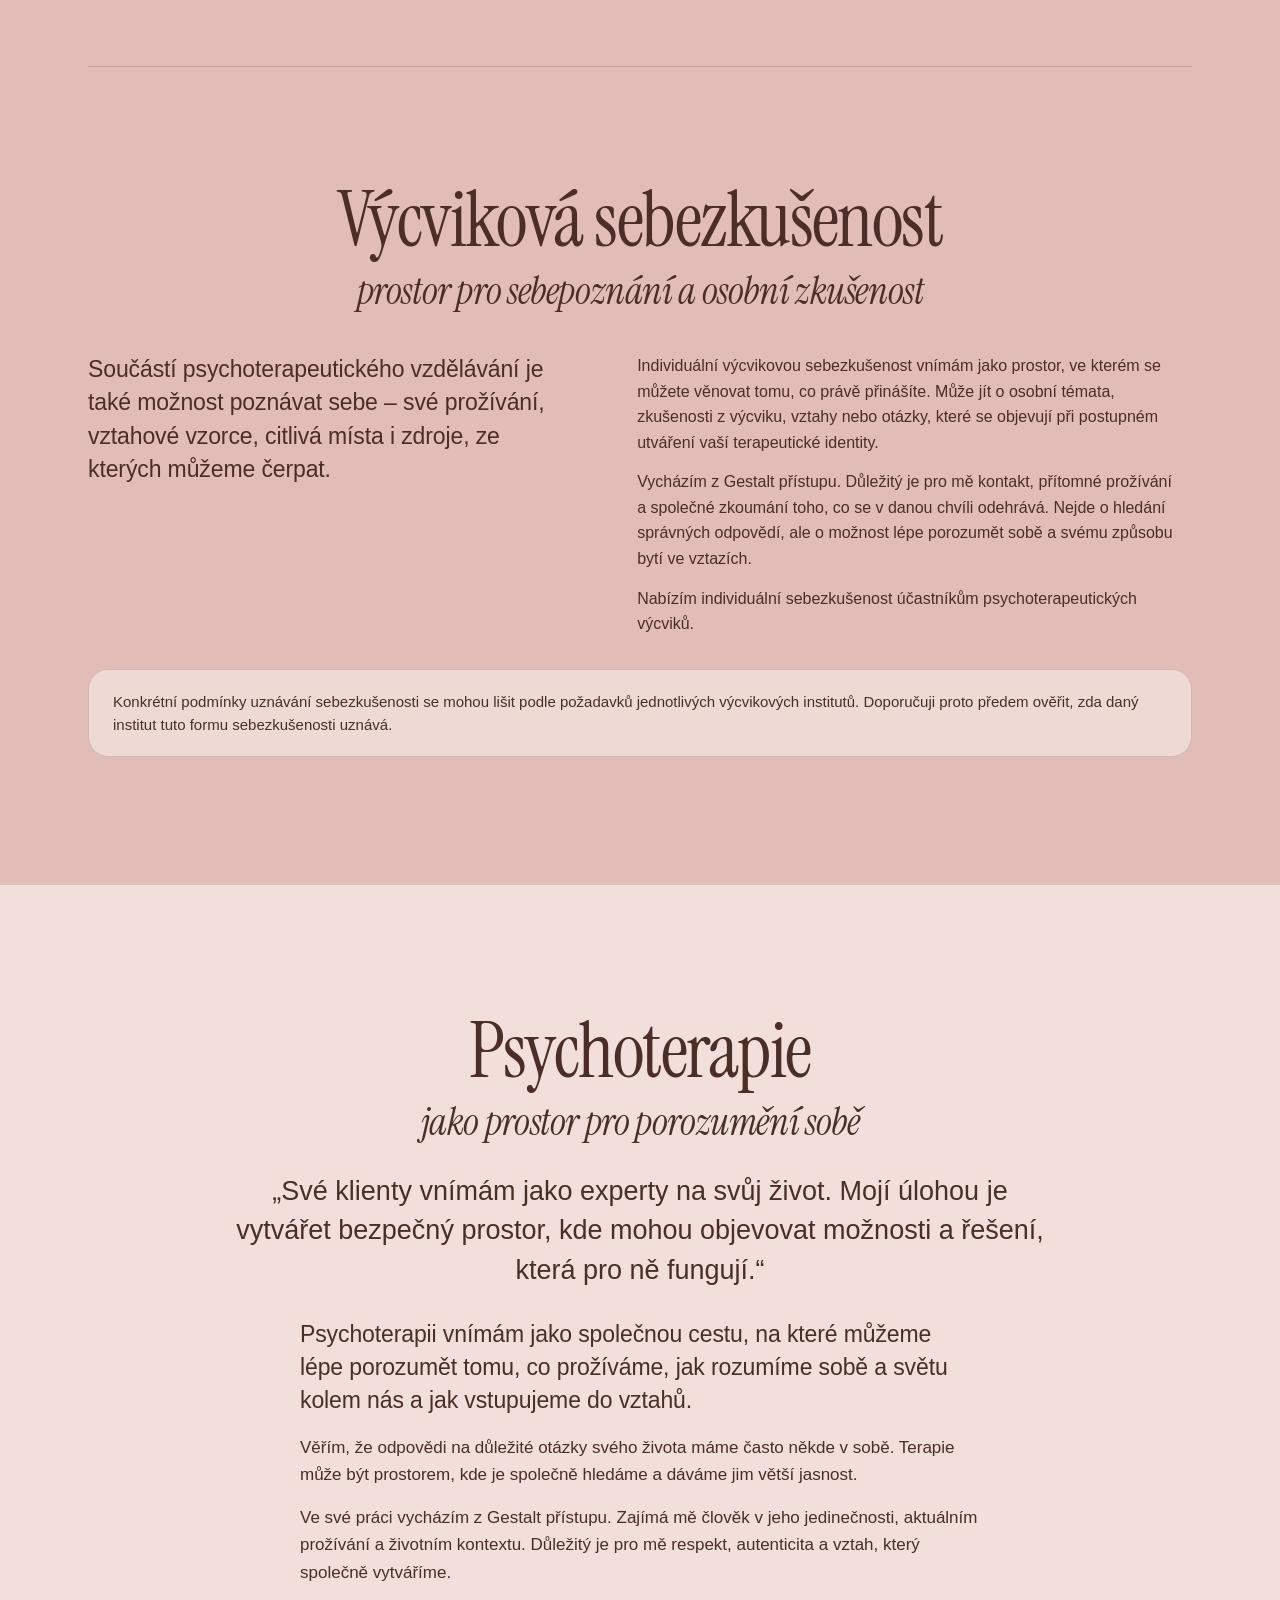
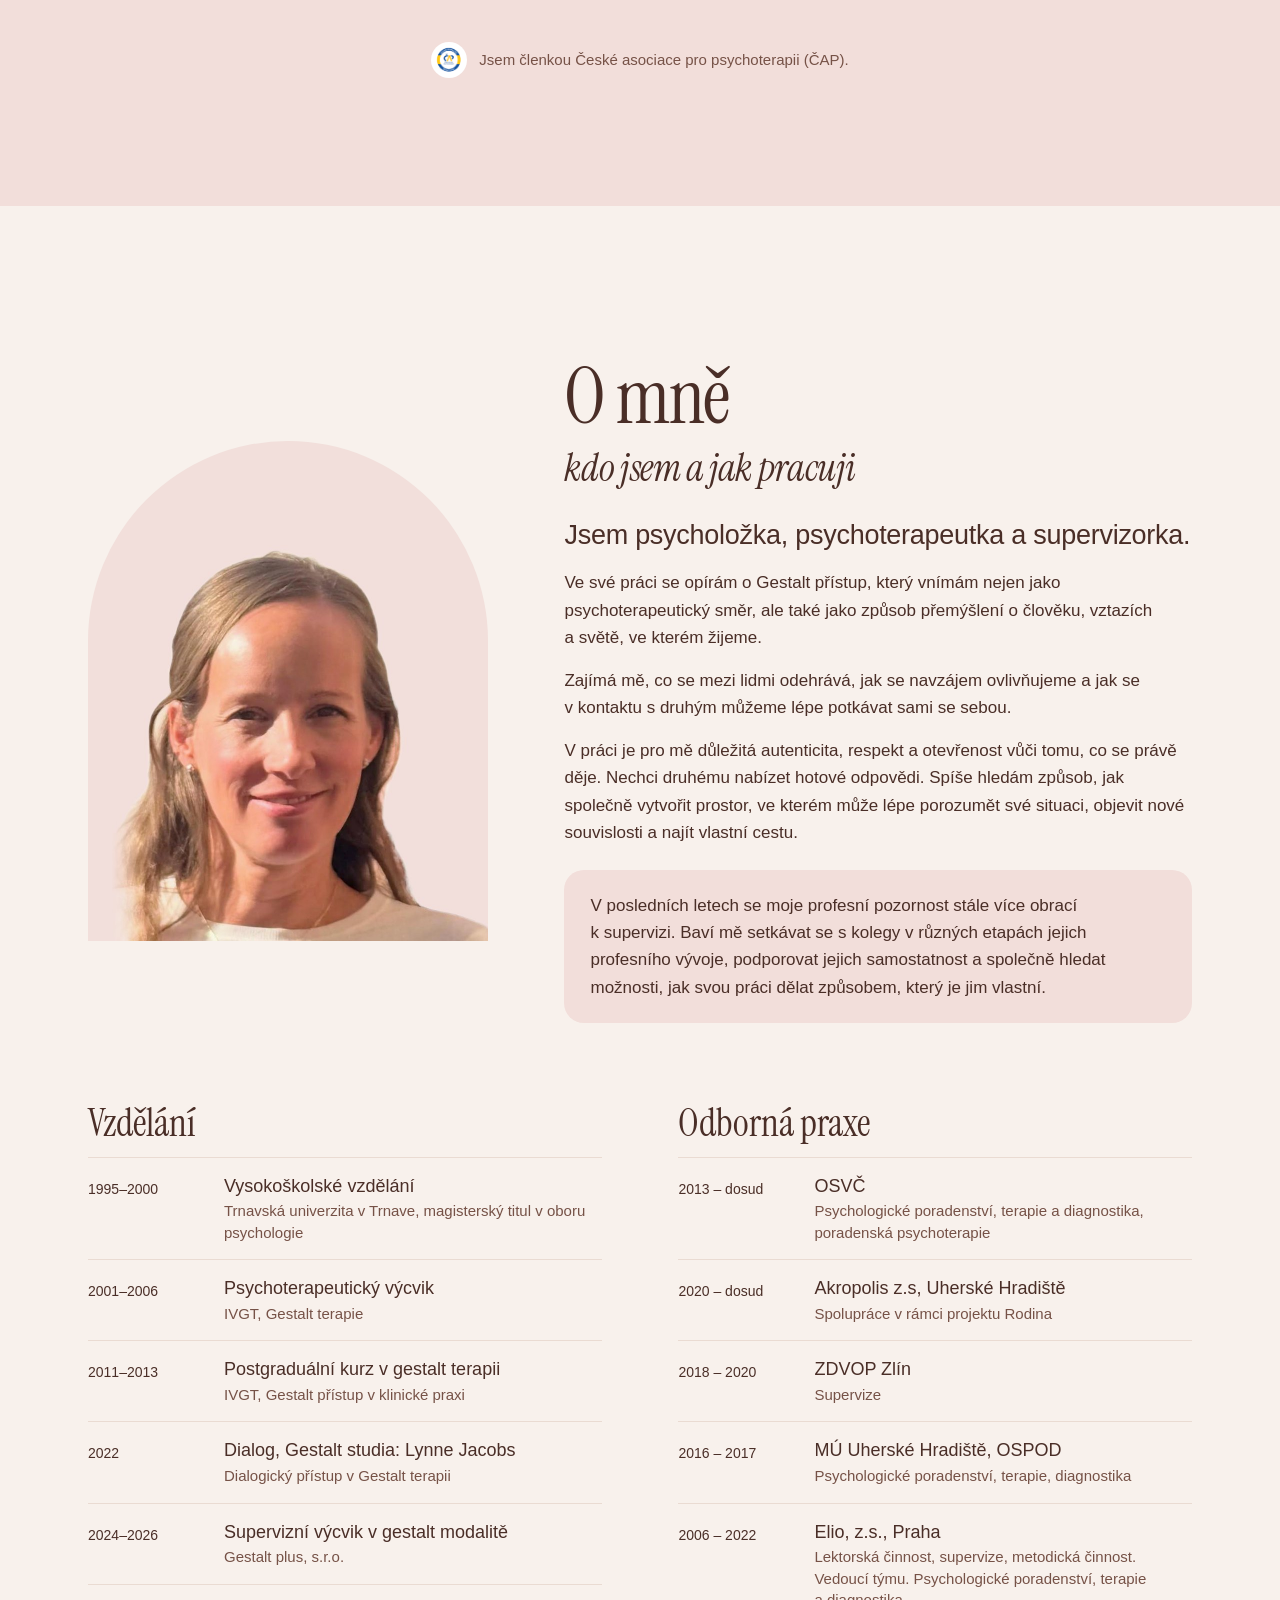
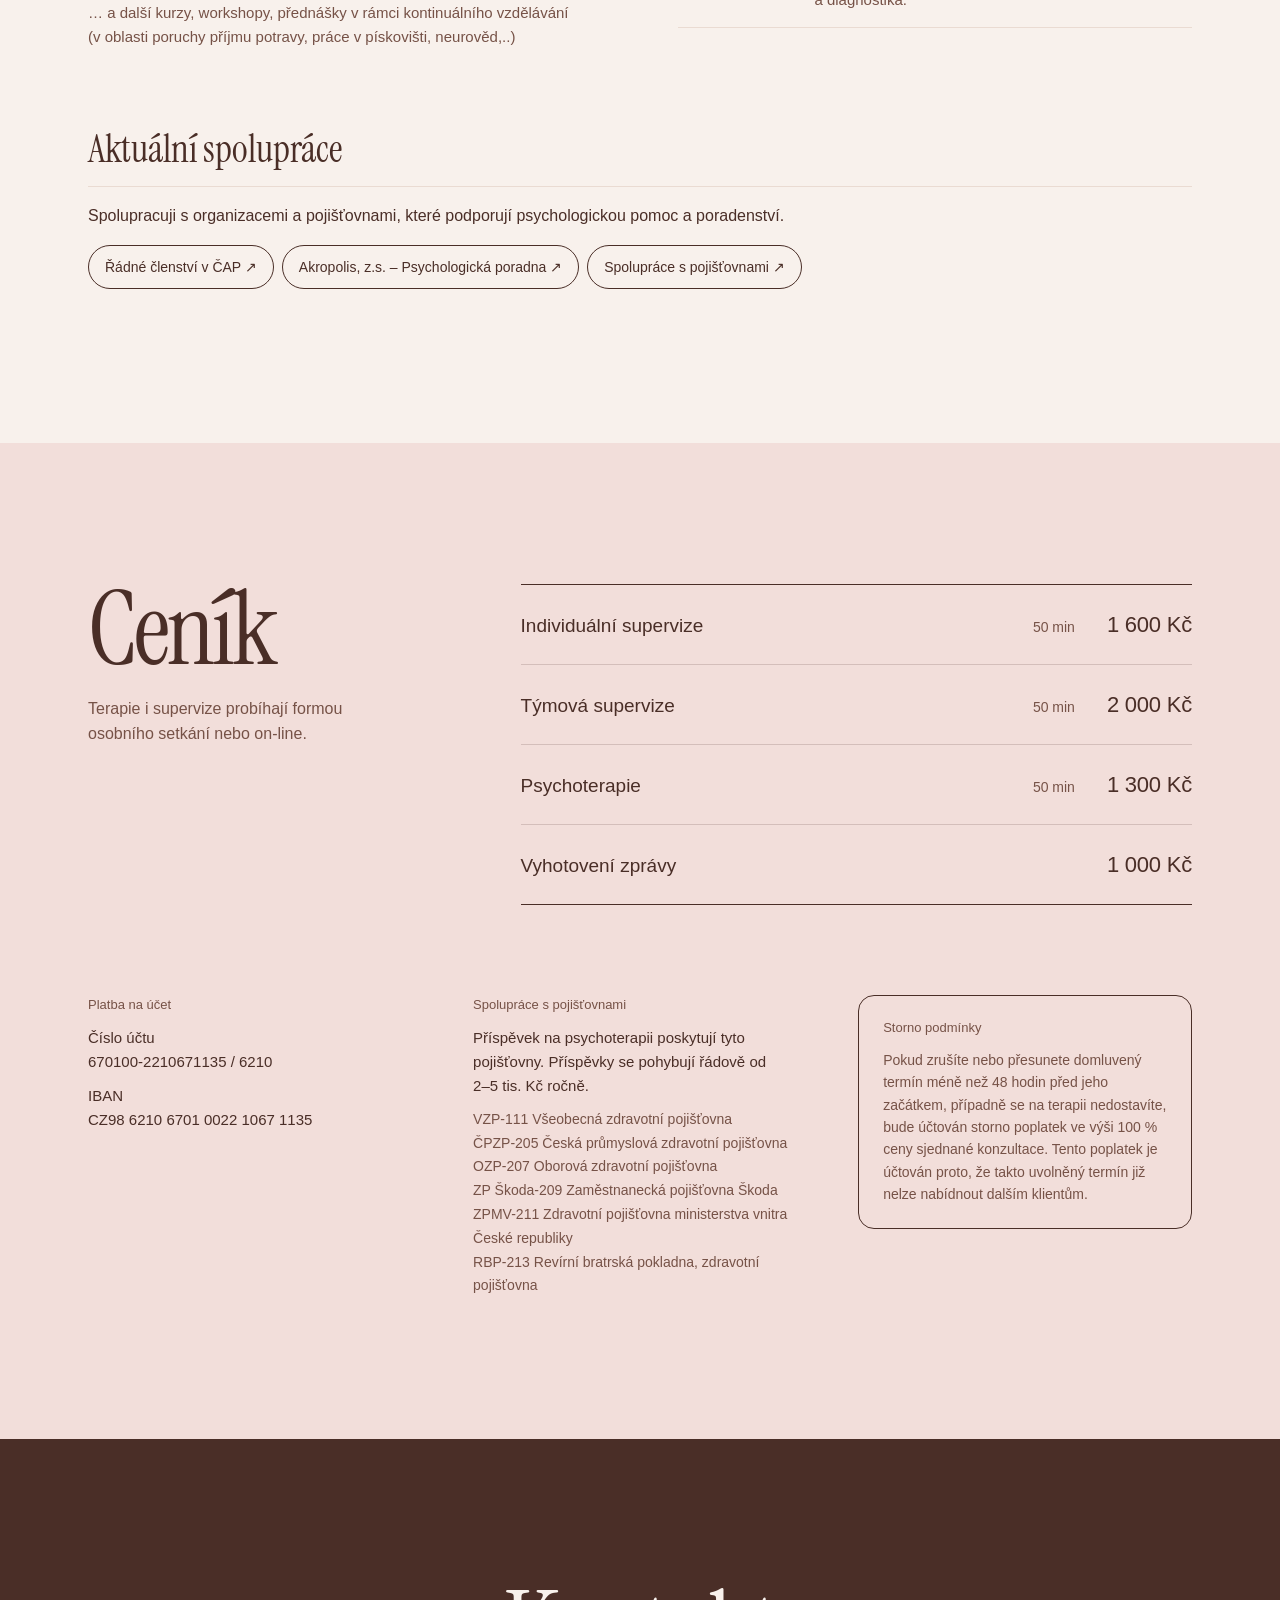
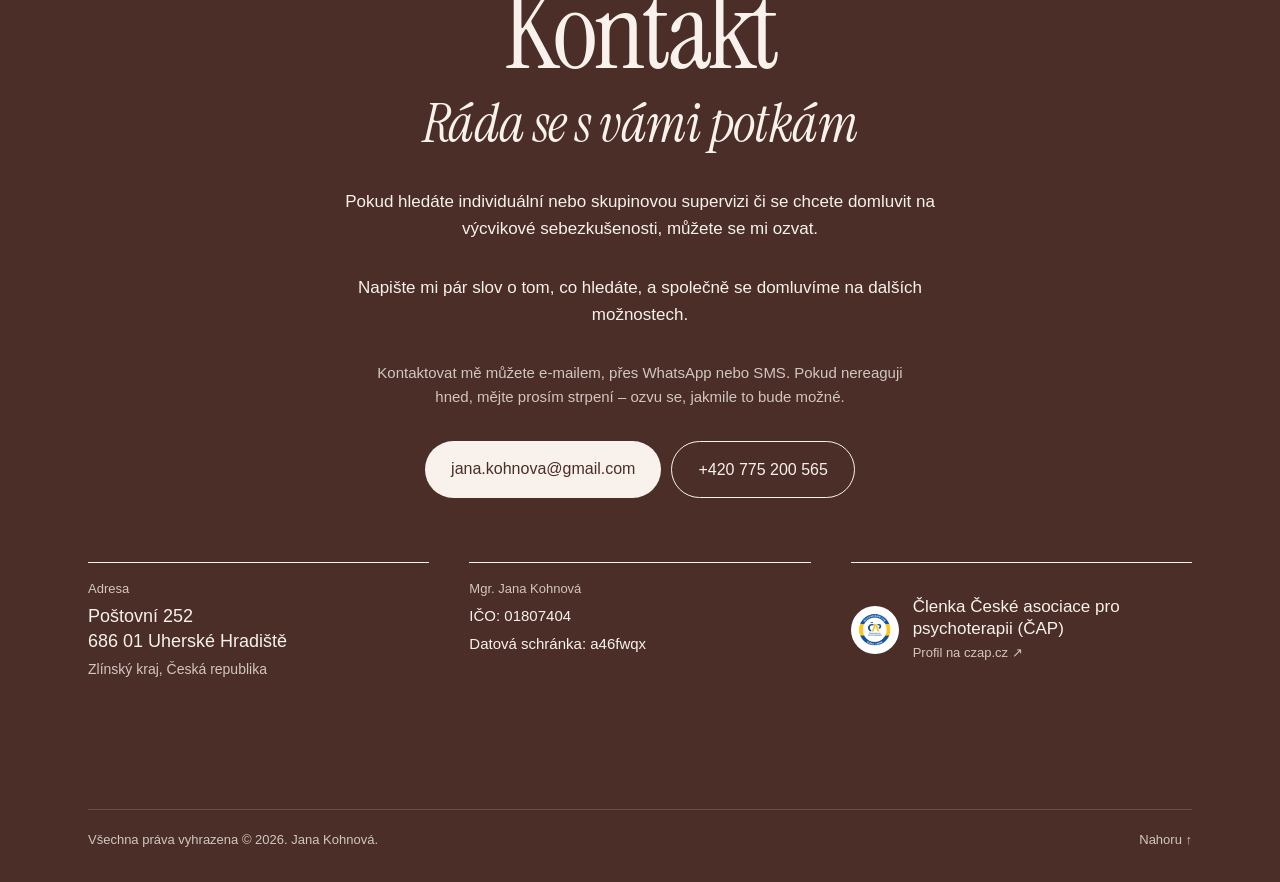
==== commit c7aa2371: "Smaller quote Co-Authored-By: Claude Opus 5.5 <noreply@anthropic.com> Claude-Session: https://claude" ====
--- a/index.html
+++ b/index.html
@@ -73,7 +73,7 @@
     <section aria-label="Citát" style="background: transparent">
     <div style="max-width: 1100px; margin: 0 auto; padding: 0 clamp(20px, 4vw, 48px) clamp(104px, 12vw, 168px); display: flex; flex-direction: column; align-items: center; gap: 28px; text-align: center">
       <span aria-hidden="true" style="font-family: 'Instrument Serif', serif; font-size: 120px; line-height: 0.5; height: 48px; color: var(--muted)">“</span>
-      <blockquote style="margin: 0; font-family: 'Instrument Serif', serif; font-style: italic; font-weight: 400; font-size: clamp(34px, 4.6vw, 64px); line-height: 1.12; letter-spacing: -0.015em; text-wrap: balance">Věřím, že důležité věci se často začínají proměňovat ve chvíli, kdy pro ně vznikne prostor.</blockquote>
+      <blockquote style="margin: 0; font-family: 'Instrument Serif', serif; font-style: italic; font-weight: 400; font-size: clamp(28px, 3.2vw, 44px); line-height: 1.15; letter-spacing: -0.015em; text-wrap: balance">Věřím, že důležité věci se často začínají proměňovat ve chvíli, kdy pro ně vznikne prostor.</blockquote>
       
     </div>
   </section>
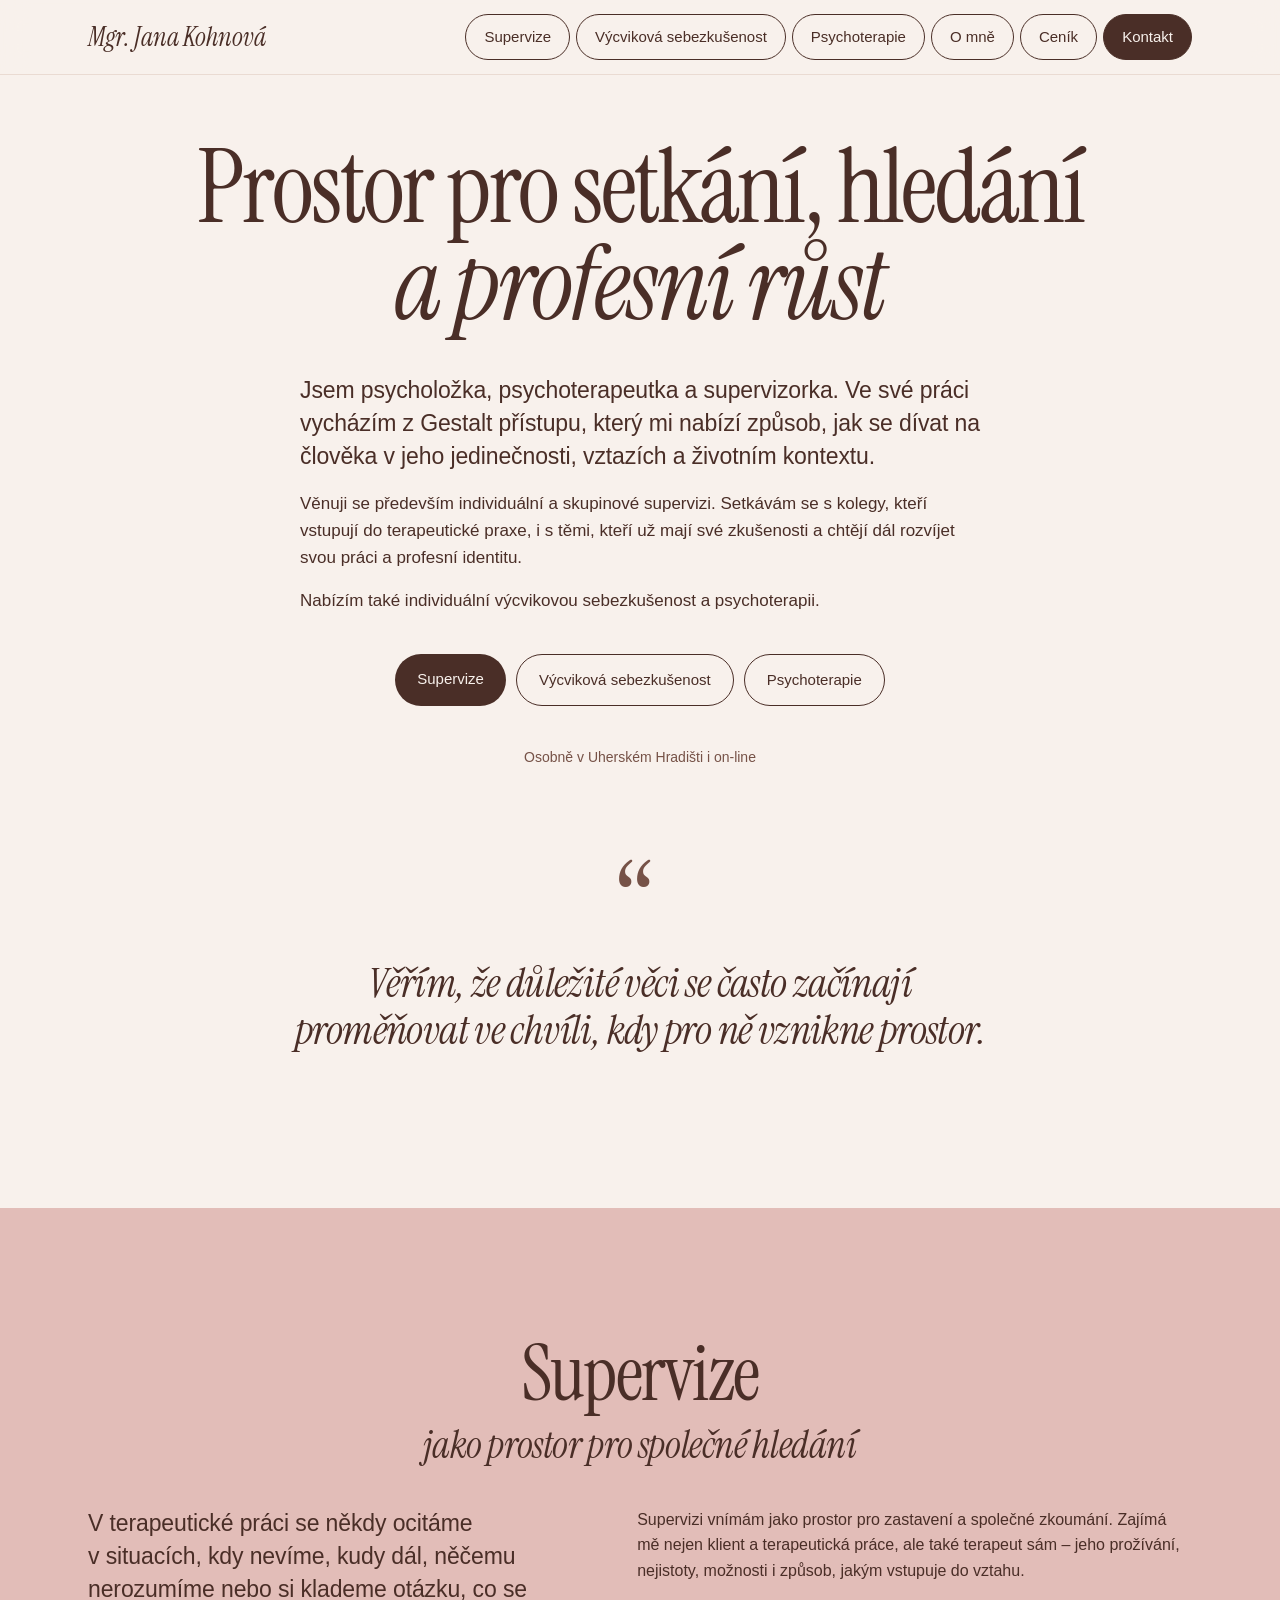
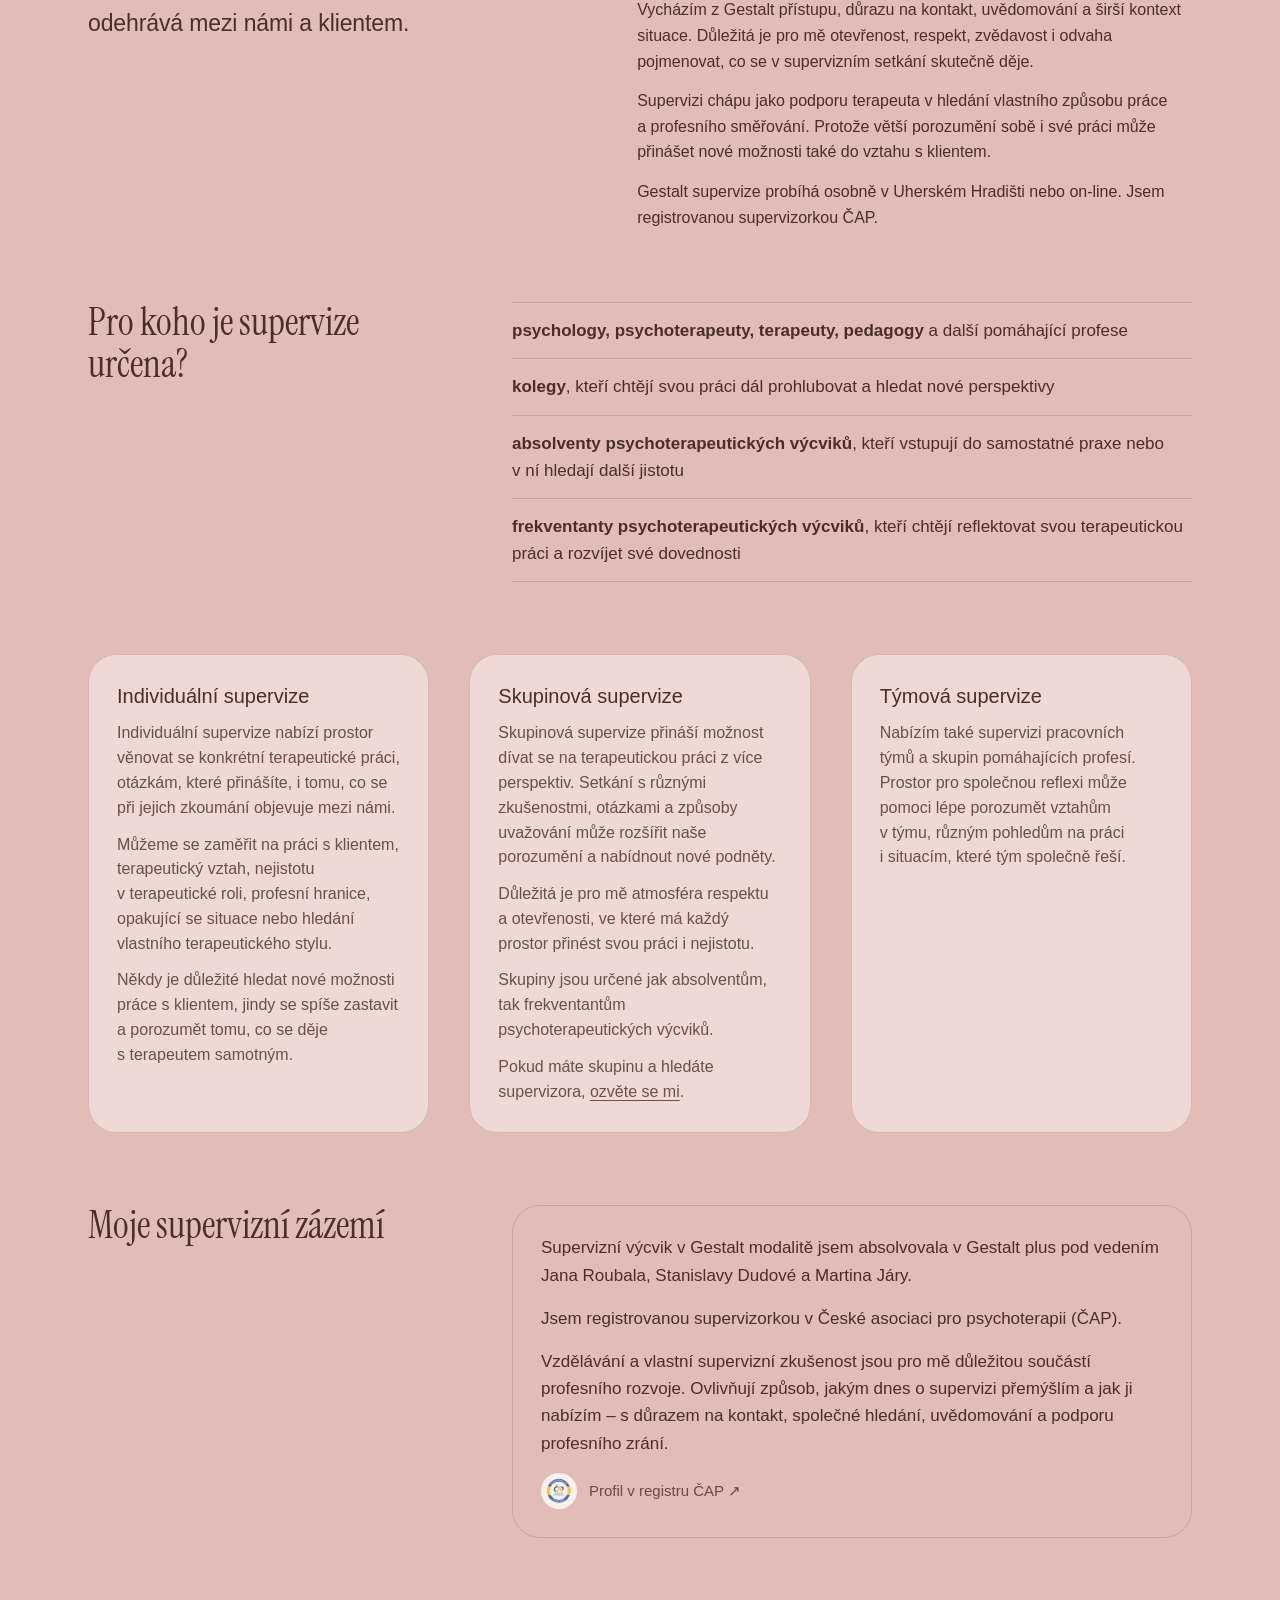
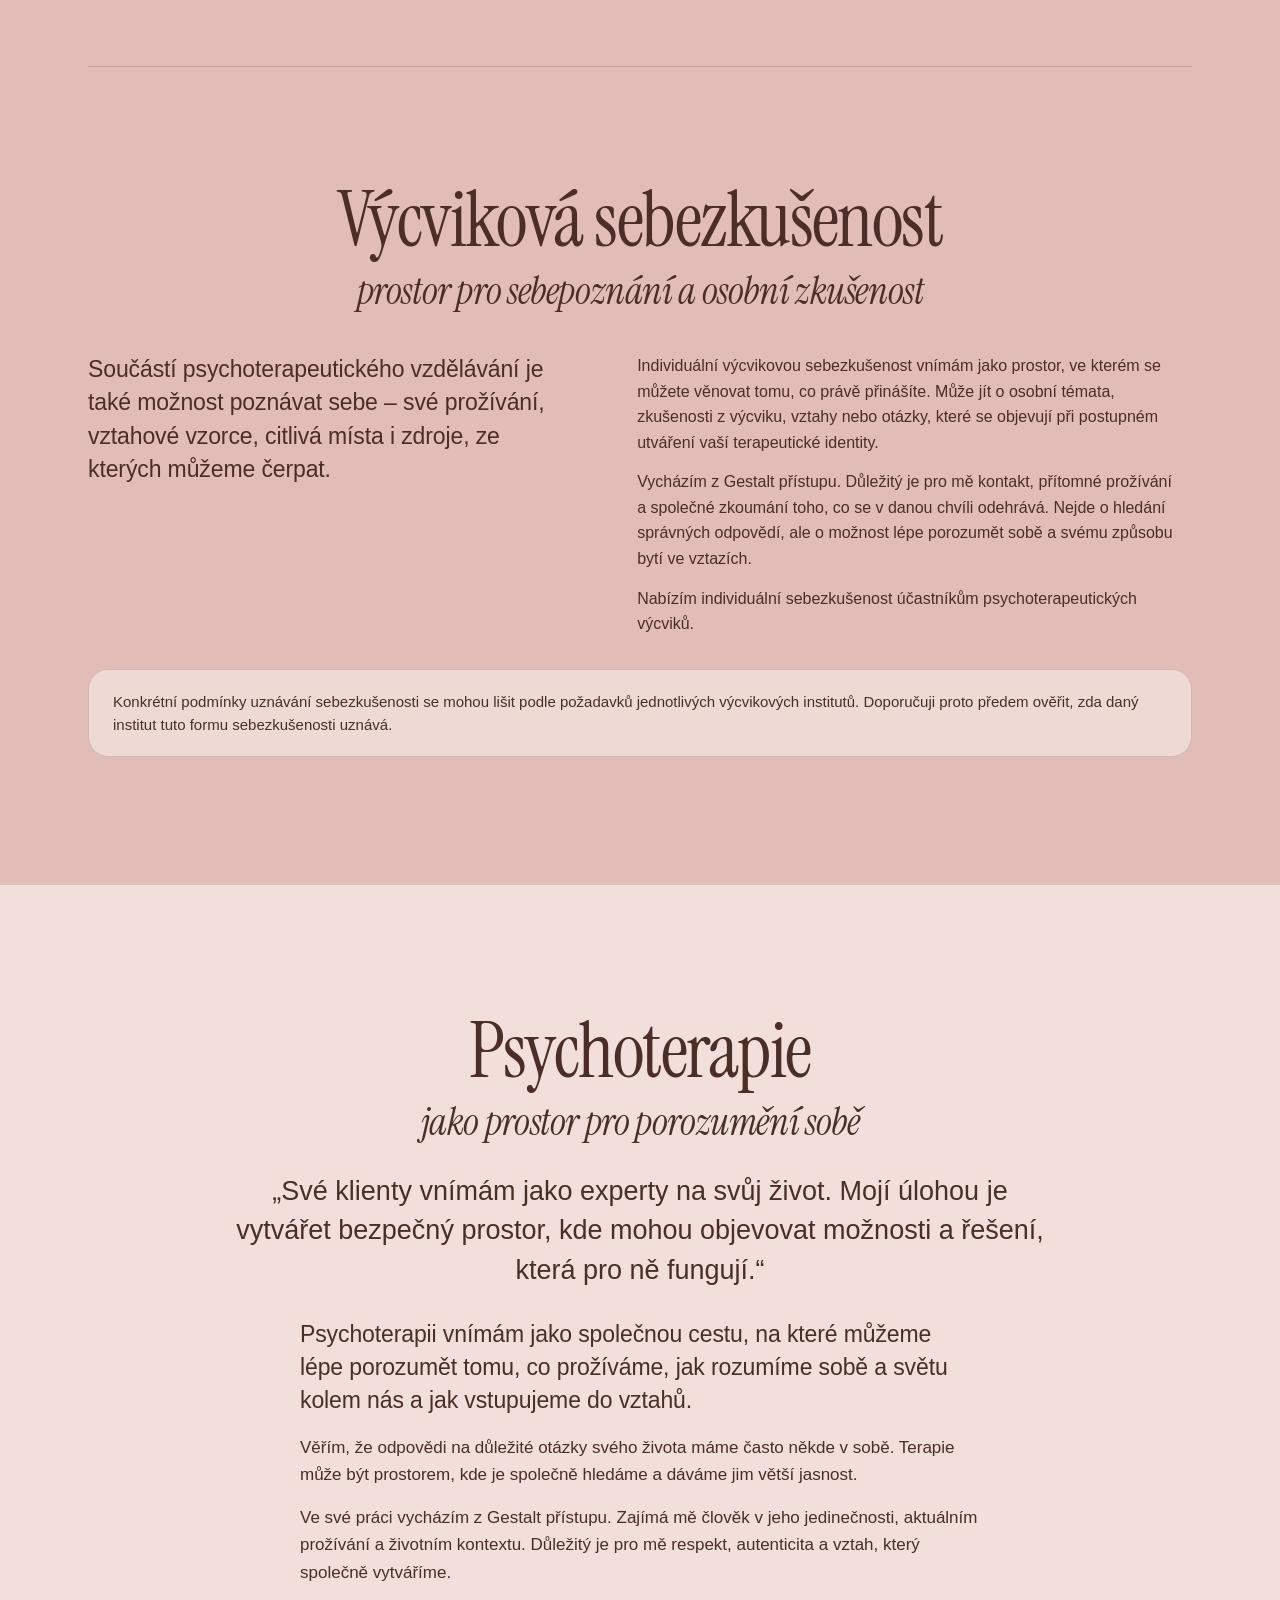
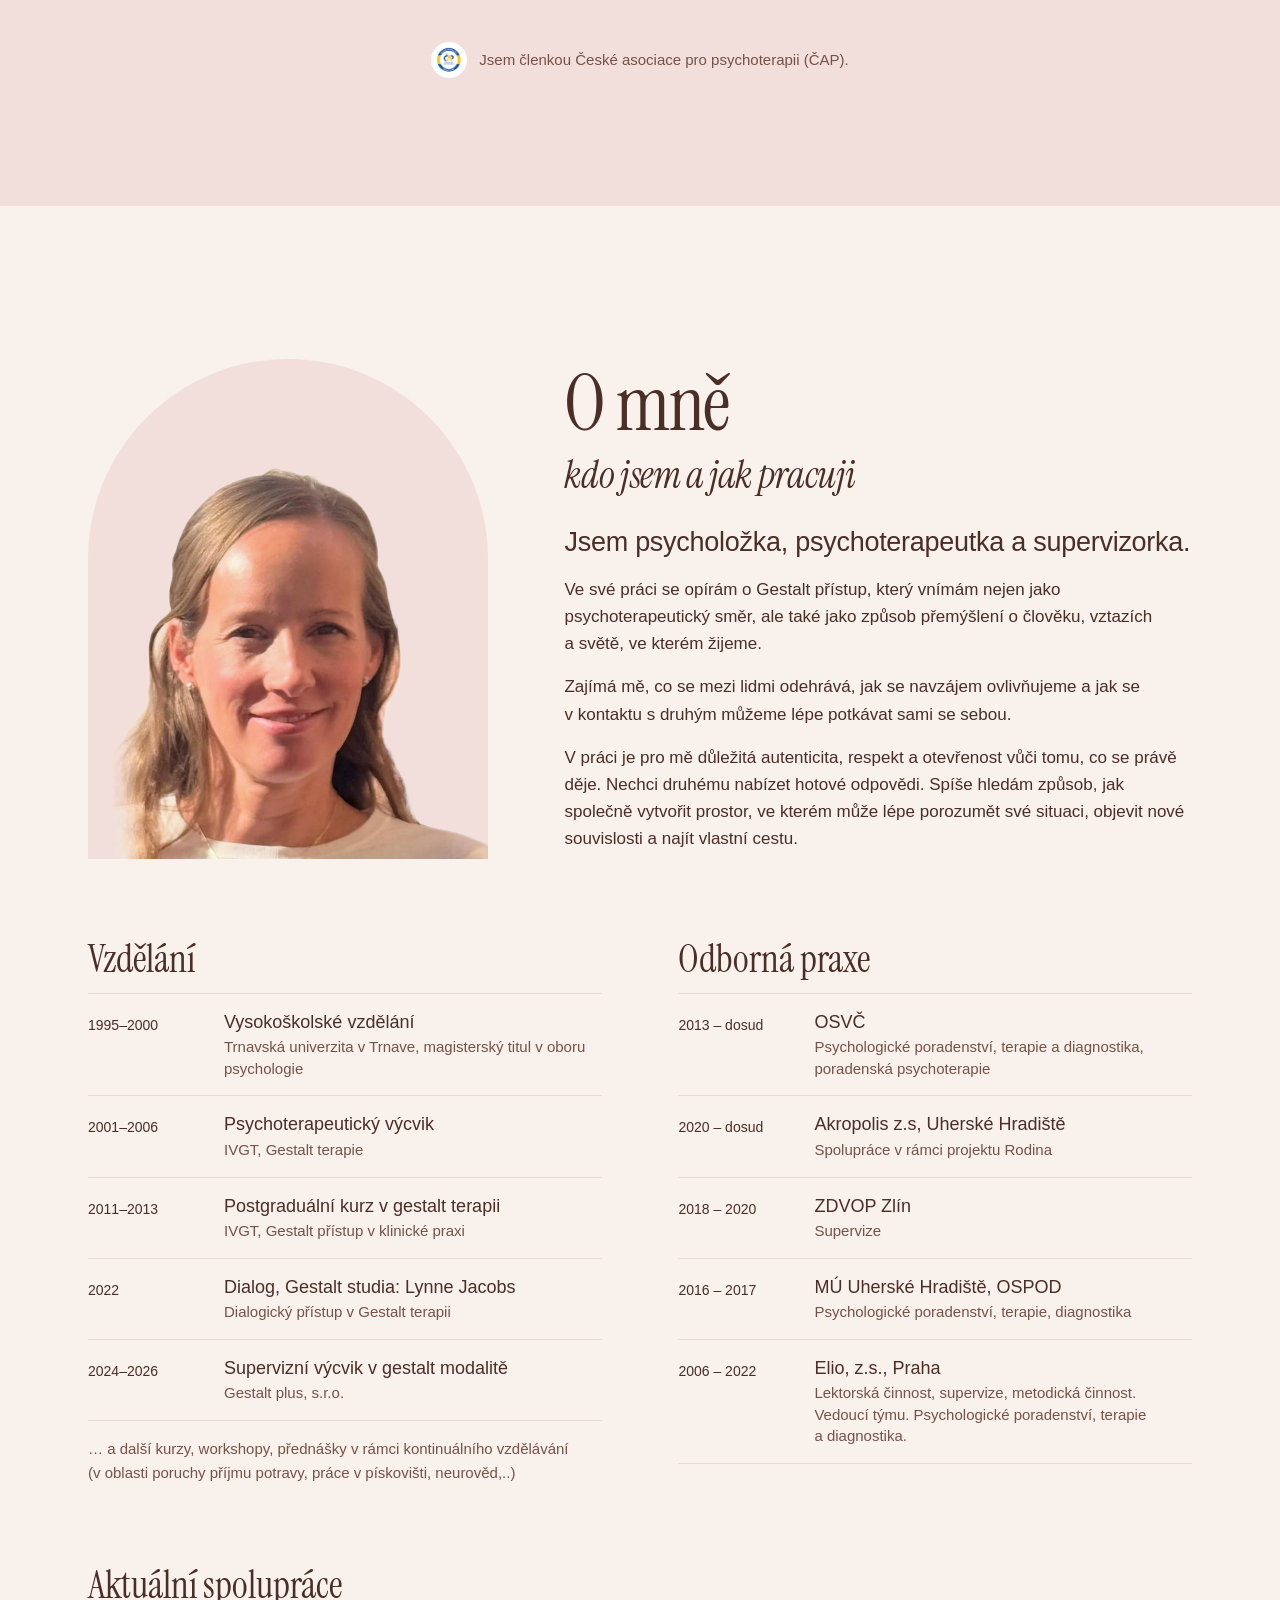
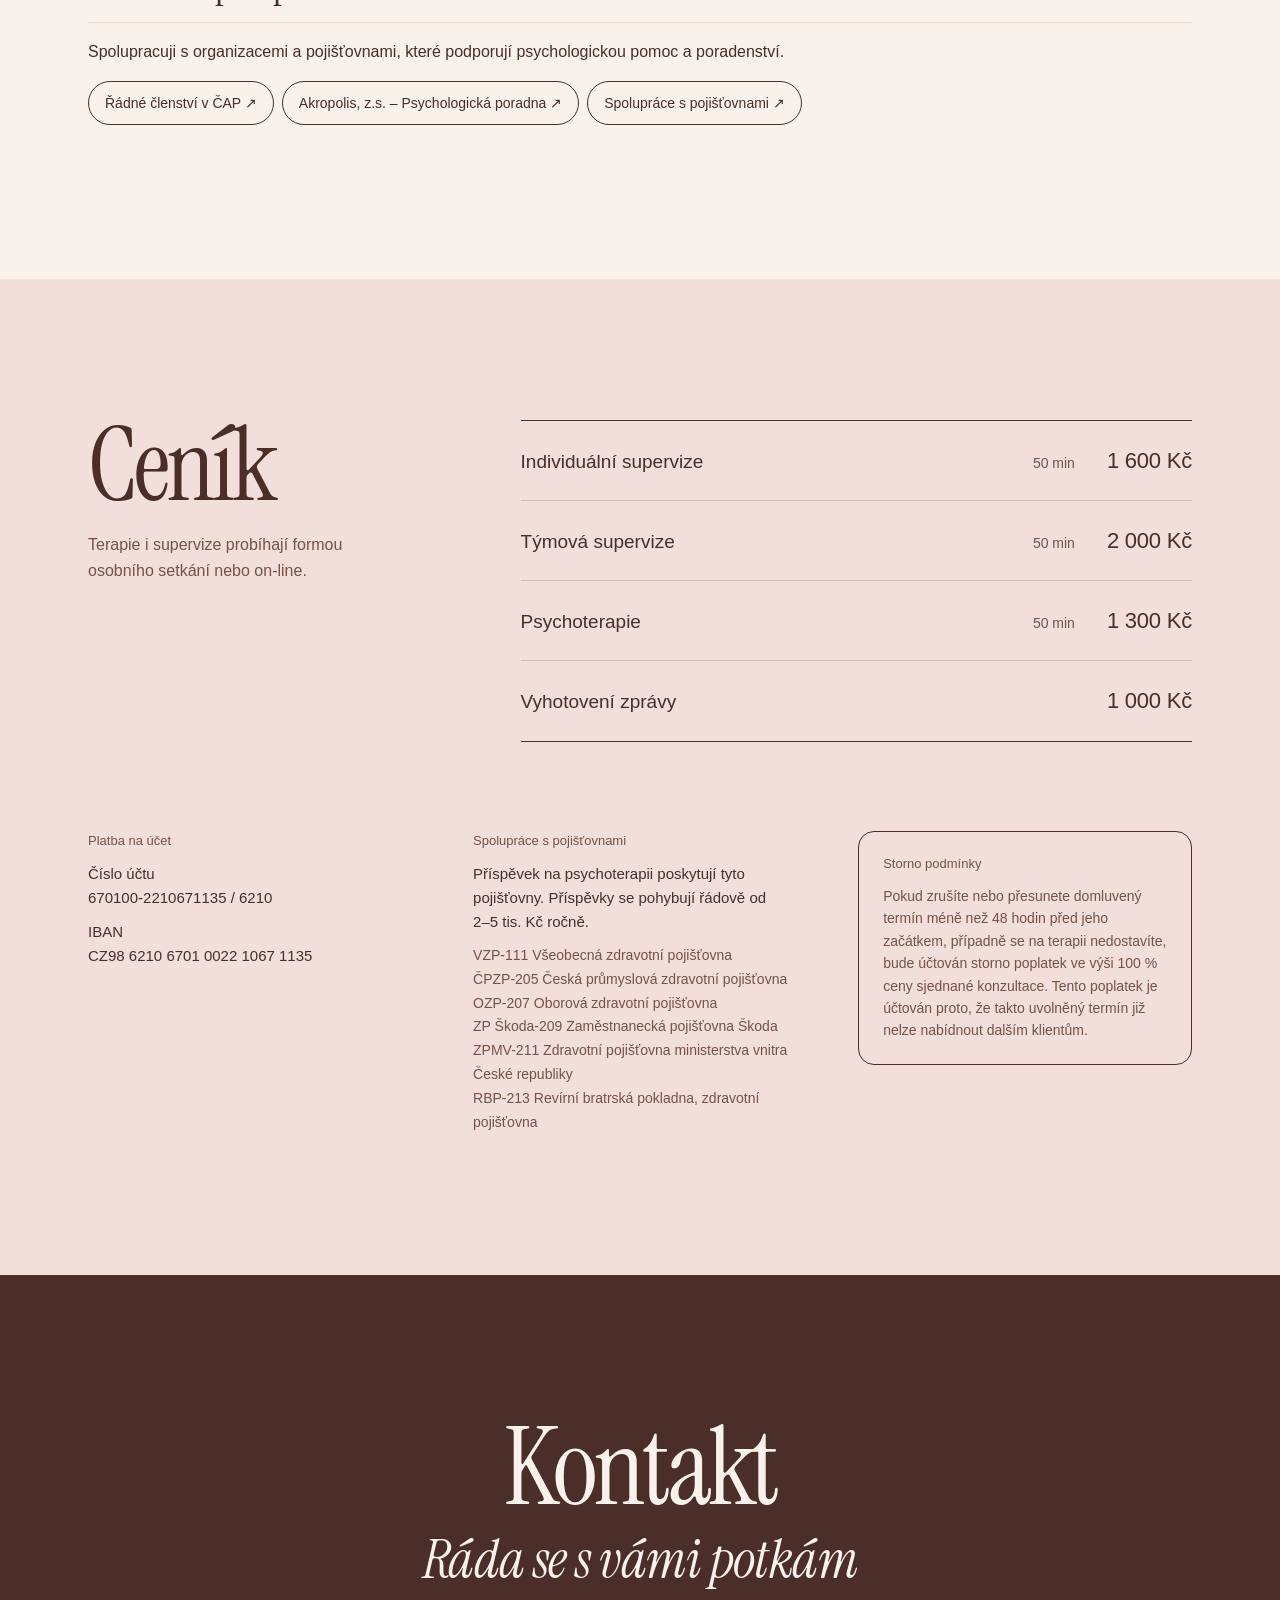
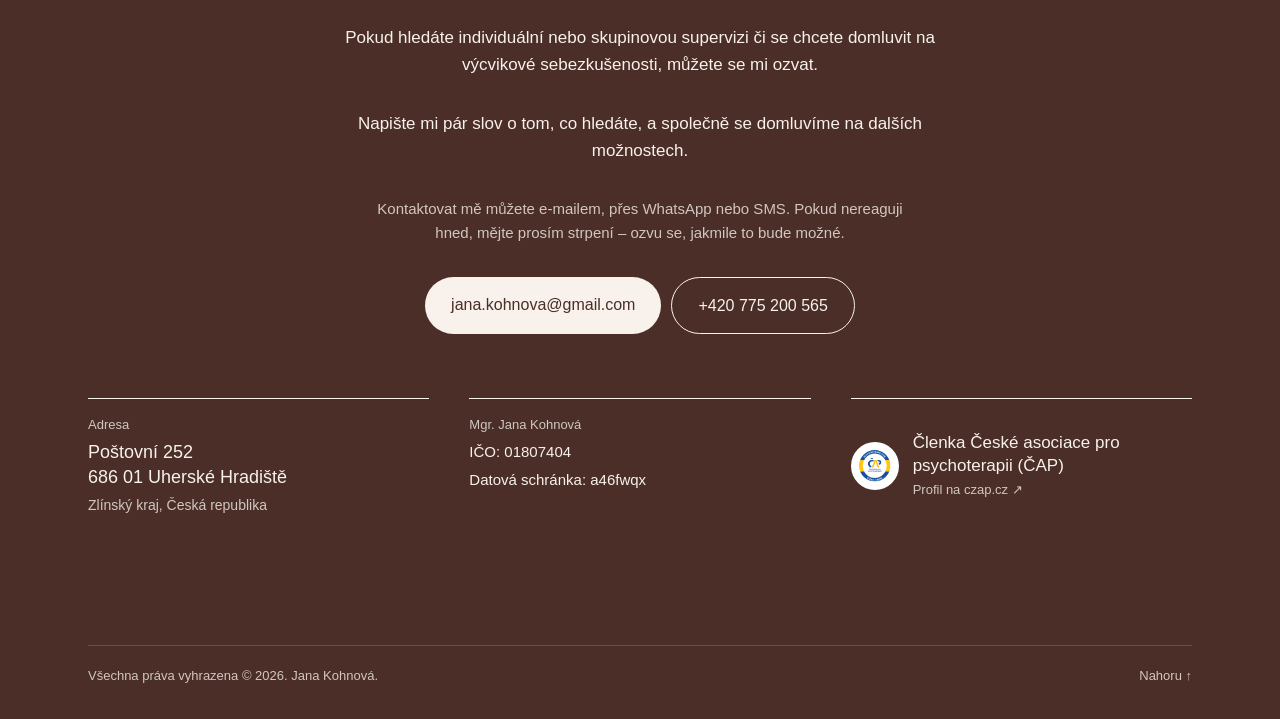
==== commit c9e2f61c: "About: remove 'V posledních letech…' paragraph (canvas edit) Co-Authored-By: Claude Opus 5.5 <norepl" ====
--- a/index.html
+++ b/index.html
@@ -188,7 +188,7 @@
           <p style="margin: 0">Ve své práci se opírám o&nbsp;Gestalt přístup, který vnímám nejen jako psychoterapeutický směr, ale také jako způsob přemýšlení o&nbsp;člověku, vztazích a&nbsp;světě, ve kterém žijeme.</p>
           <p style="margin: 0">Zajímá mě, co se mezi lidmi odehrává, jak se navzájem ovlivňujeme a&nbsp;jak se v&nbsp;kontaktu s&nbsp;druhým můžeme lépe potkávat sami se sebou.</p>
           <p style="margin: 0">V&nbsp;práci je pro mě důležitá autenticita, respekt a&nbsp;otevřenost vůči tomu, co se právě děje. Nechci druhému nabízet hotové odpovědi. Spíše hledám způsob, jak společně vytvořit prostor, ve kterém může lépe porozumět své situaci, objevit nové souvislosti a&nbsp;najít vlastní cestu.</p>
-          <p style="margin: 8px 0 0; padding: 22px 26px; background: var(--surface); border-radius: 20px">V&nbsp;posledních letech se moje profesní pozornost stále více obrací k&nbsp;supervizi. Baví mě setkávat se s&nbsp;kolegy v&nbsp;různých etapách jejich profesního vývoje, podporovat jejich samostatnost a&nbsp;společně hledat možnosti, jak svou práci dělat způsobem, který je jim vlastní.</p>
+
         </div>
       </div>
     </div>
